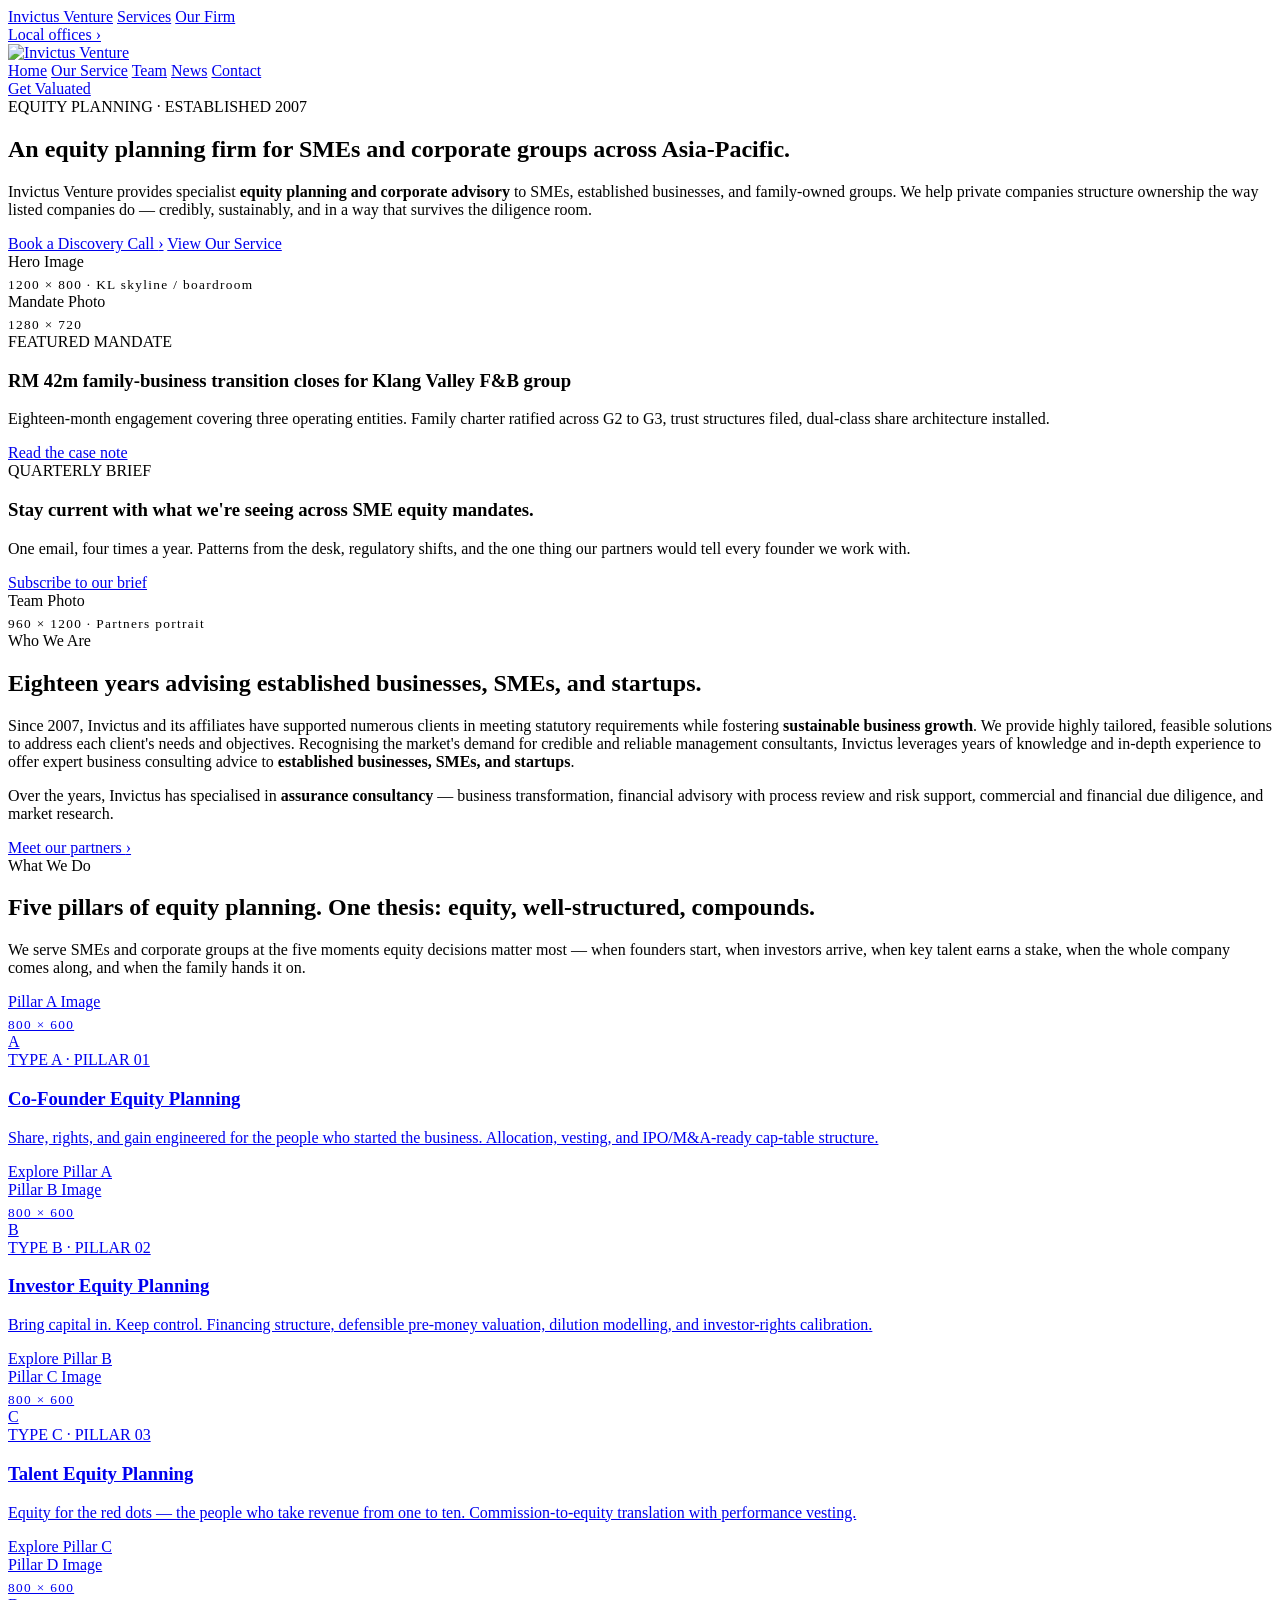
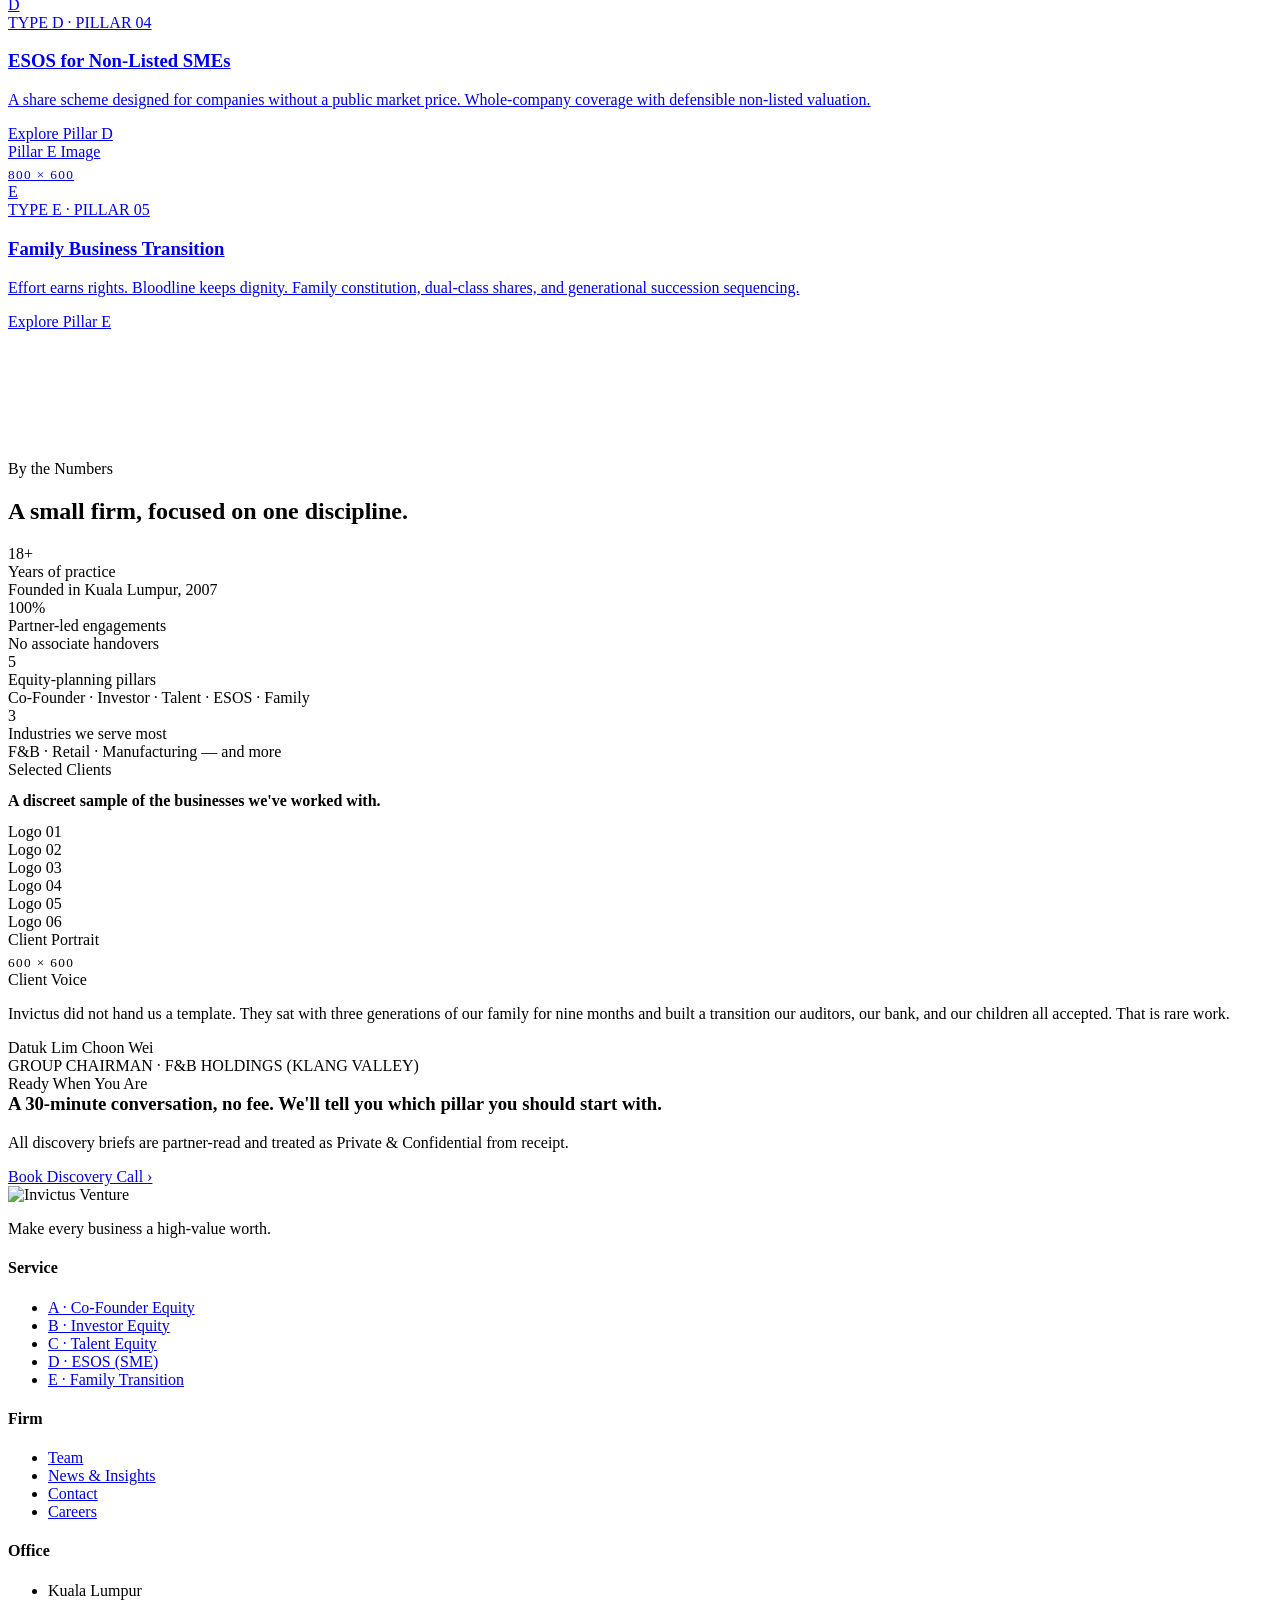
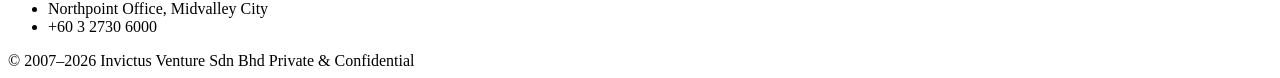
==== index.html @ 8d923b2d "Add files via upload" ====
<!DOCTYPE html>
<html lang="en">
<head>
  <meta charset="utf-8">
  <meta name="viewport" content="width=device-width,initial-scale=1">
  <title>Invictus Venture — SME &amp; Corporate Equity Advisory</title>
  <meta name="description" content="Specialist equity planning for SMEs, established businesses, and family-owned groups across Asia-Pacific. Partner-led since 2007.">
  <link rel="stylesheet" href="css/tokens.css">
  <link rel="stylesheet" href="css/site.css">
  <link rel="stylesheet" href="css/pages.css">
</head>
<body>

  <!-- ============ TOP BAR ============ -->
  <div class="topbar">
    <div class="shell topbar__inner">
      <div class="topbar__left">
        <a href="index.html" class="active">Invictus Venture</a>
        <a href="services.html">Services</a>
        <a href="team.html">Our Firm</a>
      </div>
      <div><a href="contact.html">Local offices ›</a></div>
    </div>
  </div>

  <!-- ============ HEADER ============ -->
  <header class="header">
    <div class="shell header__inner">
      <a class="header__brand" href="index.html" aria-label="Invictus Venture — Home">
        <img src="assets/invictus-logo.png" alt="Invictus Venture">
      </a>
      <nav class="header__nav" aria-label="Primary">
        <a href="index.html" class="active">Home</a>
        <a href="services.html">Our Service</a>
        <a href="team.html">Team</a>
        <a href="news.html">News</a>
        <a href="contact.html">Contact</a>
      </nav>
      <a href="contact.html" class="btn btn--ghost sm header__cta">Get Valuated</a>
    </div>
  </header>

  <!-- ============ HERO — BlackRock style with image on right ============ -->
  <section class="hero">
    <div class="shell hero__inner">
      <div class="hero__content">
        <div class="hero__eyebrow">EQUITY PLANNING · ESTABLISHED 2007</div>
        <h1 class="hero__title">An equity planning firm for SMEs and corporate groups across Asia-Pacific.</h1>
        <p class="hero__lede">
          Invictus Venture provides specialist <strong>equity planning and corporate advisory</strong> to SMEs, established businesses, and family-owned groups. We help private companies structure ownership the way listed companies do — credibly, sustainably, and in a way that survives the diligence room.
        </p>
        <div class="hero__ctas">
          <a class="btn btn--gold lg" href="contact.html">Book a Discovery Call <span class="arrow">›</span></a>
          <a class="btn btn--ghost-inverse lg" href="services.html">View Our Service</a>
        </div>
      </div>
      <div class="hero__image">
        <div class="img-slot dark">
          <span class="img-slot__label">Hero Image<br><small style="font-weight:500;letter-spacing:0.1em;display:block;margin-top:6px;">1200 × 800 · KL skyline / boardroom</small></span>
        </div>
      </div>
    </div>
  </section>

  <!-- ============ TWO FEATURE CARDS — BlackRock style ============ -->
  <section class="section">
    <div class="shell">
      <div class="feature-cards">
        <article class="feature-card">
          <div class="feature-card__image">
            <div class="img-slot">
              <span class="img-slot__label">Mandate Photo<br><small style="font-weight:500;letter-spacing:0.1em;display:block;margin-top:6px;">1280 × 720</small></span>
            </div>
          </div>
          <div class="feature-card__body">
            <div class="feature-card__eyebrow">FEATURED MANDATE</div>
            <h3 class="feature-card__title">RM 42m family-business transition closes for Klang Valley F&amp;B group</h3>
            <p>Eighteen-month engagement covering three operating entities. Family charter ratified across G2 to G3, trust structures filed, dual-class share architecture installed.</p>
            <a href="news.html" class="feature-card__link">Read the case note</a>
          </div>
        </article>

        <article class="feature-card feature-card--dark">
          <div class="feature-card__body" style="padding: var(--space-7) var(--space-6);">
            <div class="feature-card__eyebrow" style="color: var(--invv-gold-400);">QUARTERLY BRIEF</div>
            <h3 class="feature-card__title">Stay current with what we're seeing across SME equity mandates.</h3>
            <p>One email, four times a year. Patterns from the desk, regulatory shifts, and the one thing our partners would tell every founder we work with.</p>
            <a href="news.html" class="feature-card__link">Subscribe to our brief</a>
          </div>
        </article>
      </div>
    </div>
  </section>

  <!-- ============ WHO WE ARE ============ -->
  <section class="section section--grey">
    <div class="shell">
      <div class="who">
        <div class="who__image">
          <div class="img-slot">
            <span class="img-slot__label">Team Photo<br><small style="font-weight:500;letter-spacing:0.1em;display:block;margin-top:6px;">960 × 1200 · Partners portrait</small></span>
          </div>
        </div>
        <div class="who__body">
          <div class="eyebrow">Who We Are</div>
          <h2 class="section-title">Eighteen years advising established businesses, SMEs, and startups.</h2>
          <div class="who__copy">
            <p>
              Since 2007, Invictus and its affiliates have supported numerous clients in meeting statutory requirements while fostering <strong>sustainable business growth</strong>. We provide highly tailored, feasible solutions to address each client's needs and objectives. Recognising the market's demand for credible and reliable management consultants, Invictus leverages years of knowledge and in-depth experience to offer expert business consulting advice to <strong>established businesses, SMEs, and startups</strong>.
            </p>
            <p>
              Over the years, Invictus has specialised in <strong>assurance consultancy</strong> — business transformation, financial advisory with process review and risk support, commercial and financial due diligence, and market research.
            </p>
            <a class="btn btn--primary" href="team.html" style="align-self: flex-start; margin-top: var(--space-3);">Meet our partners <span class="arrow">›</span></a>
          </div>
        </div>
      </div>
    </div>
  </section>

  <!-- ============ FIVE PILLARS — card grid ============ -->
  <section class="section">
    <div class="shell">
      <div class="section-header">
        <div class="eyebrow">What We Do</div>
        <h2 class="section-title">Five pillars of equity planning. One thesis: equity, well-structured, compounds.</h2>
        <p class="section-lede">
          We serve SMEs and corporate groups at the five moments equity decisions matter most — when founders start, when investors arrive, when key talent earns a stake, when the whole company comes along, and when the family hands it on.
        </p>
      </div>

      <div class="pillar-grid">
        <a class="pillar-card" href="services.html#type-a">
          <div class="pillar-card__image">
            <div class="img-slot">
              <span class="img-slot__label">Pillar A Image<br><small style="font-weight:500;letter-spacing:0.1em;display:block;margin-top:6px;">800 × 600</small></span>
            </div>
          </div>
          <div class="pillar-card__body">
            <div class="pillar-card__letter">A</div>
            <div class="pillar-card__type">TYPE A · PILLAR 01</div>
            <h3 class="pillar-card__title">Co-Founder Equity Planning</h3>
            <p class="pillar-card__desc">Share, rights, and gain engineered for the people who started the business. Allocation, vesting, and IPO/M&amp;A-ready cap-table structure.</p>
            <span class="pillar-card__link">Explore Pillar A</span>
          </div>
        </a>

        <a class="pillar-card" href="services.html#type-b">
          <div class="pillar-card__image">
            <div class="img-slot">
              <span class="img-slot__label">Pillar B Image<br><small style="font-weight:500;letter-spacing:0.1em;display:block;margin-top:6px;">800 × 600</small></span>
            </div>
          </div>
          <div class="pillar-card__body">
            <div class="pillar-card__letter">B</div>
            <div class="pillar-card__type">TYPE B · PILLAR 02</div>
            <h3 class="pillar-card__title">Investor Equity Planning</h3>
            <p class="pillar-card__desc">Bring capital in. Keep control. Financing structure, defensible pre-money valuation, dilution modelling, and investor-rights calibration.</p>
            <span class="pillar-card__link">Explore Pillar B</span>
          </div>
        </a>

        <a class="pillar-card" href="services.html#type-c">
          <div class="pillar-card__image">
            <div class="img-slot">
              <span class="img-slot__label">Pillar C Image<br><small style="font-weight:500;letter-spacing:0.1em;display:block;margin-top:6px;">800 × 600</small></span>
            </div>
          </div>
          <div class="pillar-card__body">
            <div class="pillar-card__letter">C</div>
            <div class="pillar-card__type">TYPE C · PILLAR 03</div>
            <h3 class="pillar-card__title">Talent Equity Planning</h3>
            <p class="pillar-card__desc">Equity for the red dots — the people who take revenue from one to ten. Commission-to-equity translation with performance vesting.</p>
            <span class="pillar-card__link">Explore Pillar C</span>
          </div>
        </a>

        <a class="pillar-card" href="services.html#type-d">
          <div class="pillar-card__image">
            <div class="img-slot">
              <span class="img-slot__label">Pillar D Image<br><small style="font-weight:500;letter-spacing:0.1em;display:block;margin-top:6px;">800 × 600</small></span>
            </div>
          </div>
          <div class="pillar-card__body">
            <div class="pillar-card__letter">D</div>
            <div class="pillar-card__type">TYPE D · PILLAR 04</div>
            <h3 class="pillar-card__title">ESOS for Non-Listed SMEs</h3>
            <p class="pillar-card__desc">A share scheme designed for companies without a public market price. Whole-company coverage with defensible non-listed valuation.</p>
            <span class="pillar-card__link">Explore Pillar D</span>
          </div>
        </a>

        <a class="pillar-card" href="services.html#type-e">
          <div class="pillar-card__image">
            <div class="img-slot">
              <span class="img-slot__label">Pillar E Image<br><small style="font-weight:500;letter-spacing:0.1em;display:block;margin-top:6px;">800 × 600</small></span>
            </div>
          </div>
          <div class="pillar-card__body">
            <div class="pillar-card__letter">E</div>
            <div class="pillar-card__type">TYPE E · PILLAR 05</div>
            <h3 class="pillar-card__title">Family Business Transition</h3>
            <p class="pillar-card__desc">Effort earns rights. Bloodline keeps dignity. Family constitution, dual-class shares, and generational succession sequencing.</p>
            <span class="pillar-card__link">Explore Pillar E</span>
          </div>
        </a>

        <a class="pillar-card" href="contact.html" style="background: var(--invv-navy-900); color: white; border: none;">
          <div class="pillar-card__body" style="justify-content: center; padding: var(--space-7);">
            <div class="pillar-card__type" style="color: var(--invv-gold-400);">NOT SURE WHERE TO START?</div>
            <h3 class="pillar-card__title" style="color: white;">A 30-minute discovery call, no fee.</h3>
            <p class="pillar-card__desc" style="color: rgba(255,255,255,0.78);">We'll review your cap table, transition exposure, or ESOS draft and tell you what we'd do next.</p>
            <span class="pillar-card__link" style="color: white;">Book a discovery call</span>
          </div>
        </a>
      </div>
    </div>
  </section>

  <!-- ============ CREDENTIALS / STATS ============ -->
  <section class="section section--grey">
    <div class="shell">
      <div class="section-header">
        <div class="eyebrow">By the Numbers</div>
        <h2 class="section-title">A small firm, focused on one discipline.</h2>
      </div>
      <div class="stats">
        <div class="stat">
          <div class="stat__value">18+</div>
          <div class="stat__label">Years of practice</div>
          <div class="stat__sub">Founded in Kuala Lumpur, 2007</div>
        </div>
        <div class="stat">
          <div class="stat__value">100%</div>
          <div class="stat__label">Partner-led engagements</div>
          <div class="stat__sub">No associate handovers</div>
        </div>
        <div class="stat">
          <div class="stat__value">5</div>
          <div class="stat__label">Equity-planning pillars</div>
          <div class="stat__sub">Co-Founder · Investor · Talent · ESOS · Family</div>
        </div>
        <div class="stat">
          <div class="stat__value">3</div>
          <div class="stat__label">Industries we serve most</div>
          <div class="stat__sub">F&amp;B · Retail · Manufacturing — and more</div>
        </div>
      </div>
    </div>
  </section>

  <!-- ============ CLIENT LOGOS ============ -->
  <section class="section section--tight">
    <div class="shell">
      <div class="section-header" style="margin-bottom: var(--space-6);">
        <div class="eyebrow">Selected Clients</div>
        <h2 class="section-title" style="font-size: var(--fs-2xl);">A discreet sample of the businesses we've worked with.</h2>
      </div>
      <div class="logos">
        <div class="logo-slot">Logo 01</div>
        <div class="logo-slot">Logo 02</div>
        <div class="logo-slot">Logo 03</div>
        <div class="logo-slot">Logo 04</div>
        <div class="logo-slot">Logo 05</div>
        <div class="logo-slot">Logo 06</div>
      </div>
    </div>
  </section>

  <!-- ============ TESTIMONIAL ============ -->
  <section class="section section--grey">
    <div class="shell">
      <div class="testimonial">
        <div class="testimonial__image">
          <div class="img-slot">
            <span class="img-slot__label">Client Portrait<br><small style="font-weight:500;letter-spacing:0.1em;display:block;margin-top:6px;">600 × 600</small></span>
          </div>
        </div>
        <div class="testimonial__body">
          <div class="eyebrow">Client Voice</div>
          <p class="testimonial__quote">
            Invictus did not hand us a template. They sat with three generations of our family for nine months and built a transition our auditors, our bank, and our children all accepted. That is rare work.
          </p>
          <div class="testimonial__attr">
            <div class="testimonial__attr-name">Datuk Lim Choon Wei</div>
            <div class="testimonial__attr-role">GROUP CHAIRMAN · F&amp;B HOLDINGS (KLANG VALLEY)</div>
          </div>
        </div>
      </div>
    </div>
  </section>

  <!-- ============ CTA BAND ============ -->
  <section class="section section--dark">
    <div class="shell">
      <div class="cta-band">
        <div>
          <div class="eyebrow on-dark">Ready When You Are</div>
          <h3 class="cta-band__text" style="margin-top: var(--space-4);">A 30-minute conversation, no fee. We'll tell you which pillar you should start with.</h3>
          <p class="cta-band__sub">All discovery briefs are partner-read and treated as Private &amp; Confidential from receipt.</p>
        </div>
        <div class="cta-band__actions">
          <a href="contact.html" class="btn btn--gold lg">Book Discovery Call <span class="arrow">›</span></a>
        </div>
      </div>
    </div>
  </section>

  <!-- ============ FOOTER ============ -->
  <footer class="footer">
    <div class="shell">
      <div class="footer__inner">
        <div>
          <div class="footer__brand">
            <img src="assets/invictus-logo.png" alt="Invictus Venture">
          </div>
          <p class="footer__tag">Make every business a high-value worth.</p>
        </div>
        <div class="footer__col">
          <h4>Service</h4>
          <ul>
            <li><a href="services.html#type-a">A · Co-Founder Equity</a></li>
            <li><a href="services.html#type-b">B · Investor Equity</a></li>
            <li><a href="services.html#type-c">C · Talent Equity</a></li>
            <li><a href="services.html#type-d">D · ESOS (SME)</a></li>
            <li><a href="services.html#type-e">E · Family Transition</a></li>
          </ul>
        </div>
        <div class="footer__col">
          <h4>Firm</h4>
          <ul>
            <li><a href="team.html">Team</a></li>
            <li><a href="news.html">News &amp; Insights</a></li>
            <li><a href="contact.html">Contact</a></li>
            <li><a href="contact.html">Careers</a></li>
          </ul>
        </div>
        <div class="footer__col"><h4>Office</h4><ul>
          <li>Kuala Lumpur</li>
          <li>Northpoint Office, Midvalley City</li>
          <li>+60 3 2730 6000</li>
        </ul></div>
      </div>
      <div class="footer__bottom">
        <span>© 2007–2026 Invictus Venture Sdn Bhd</span>
        <span>Private &amp; Confidential</span>
      </div>
    </div>
  </footer>

</body>
</html>
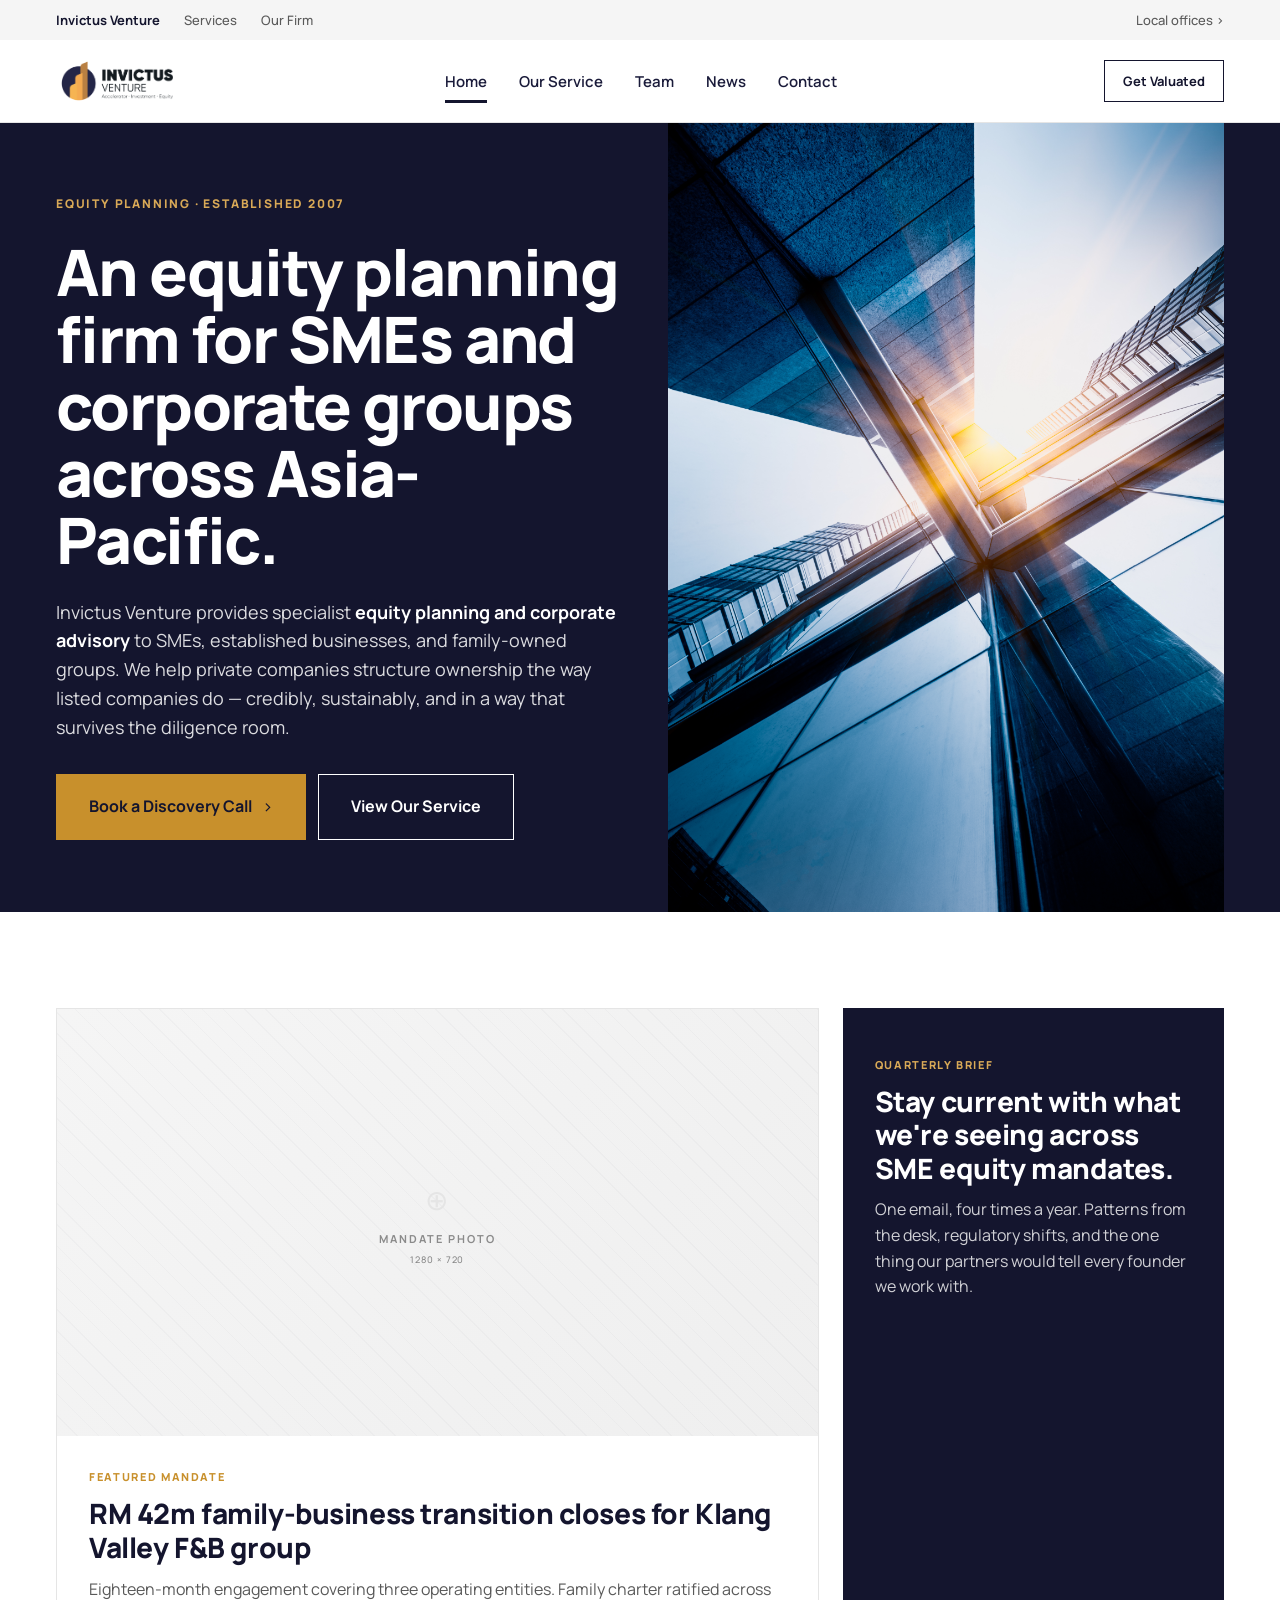
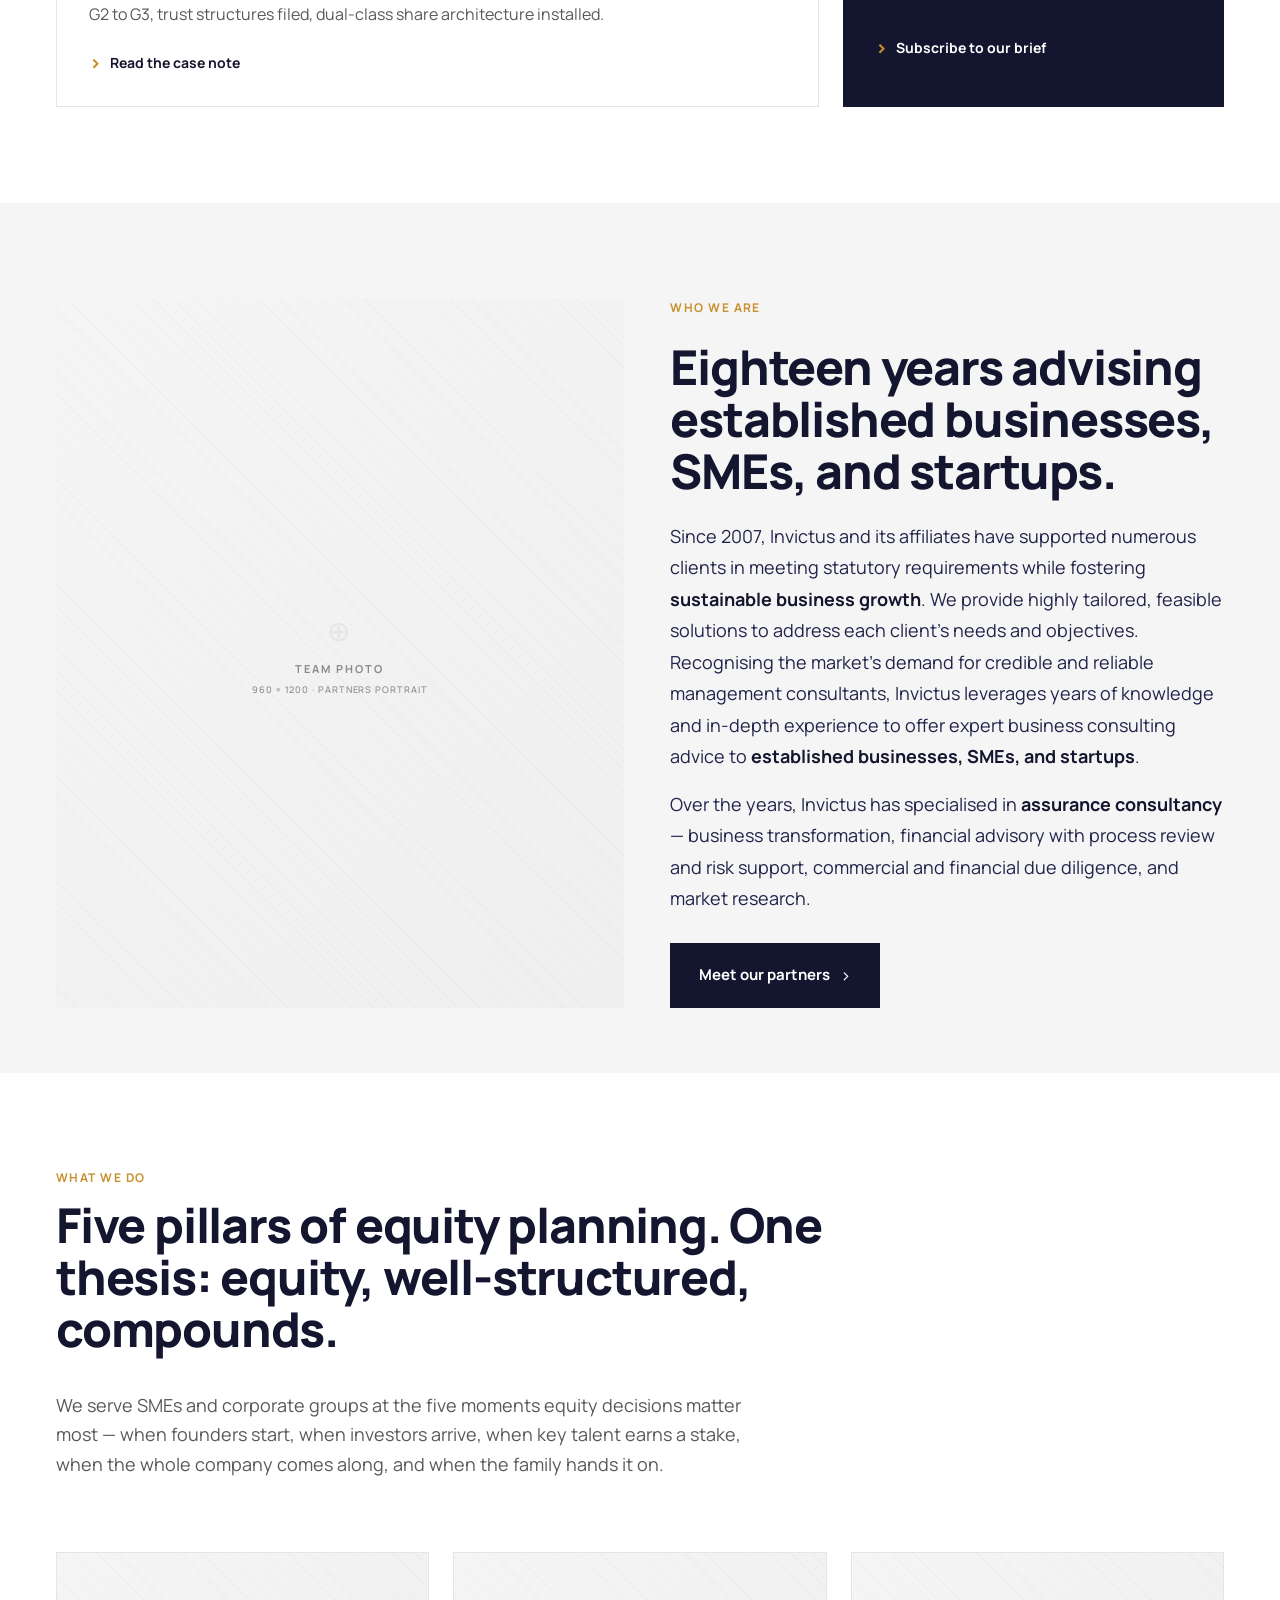
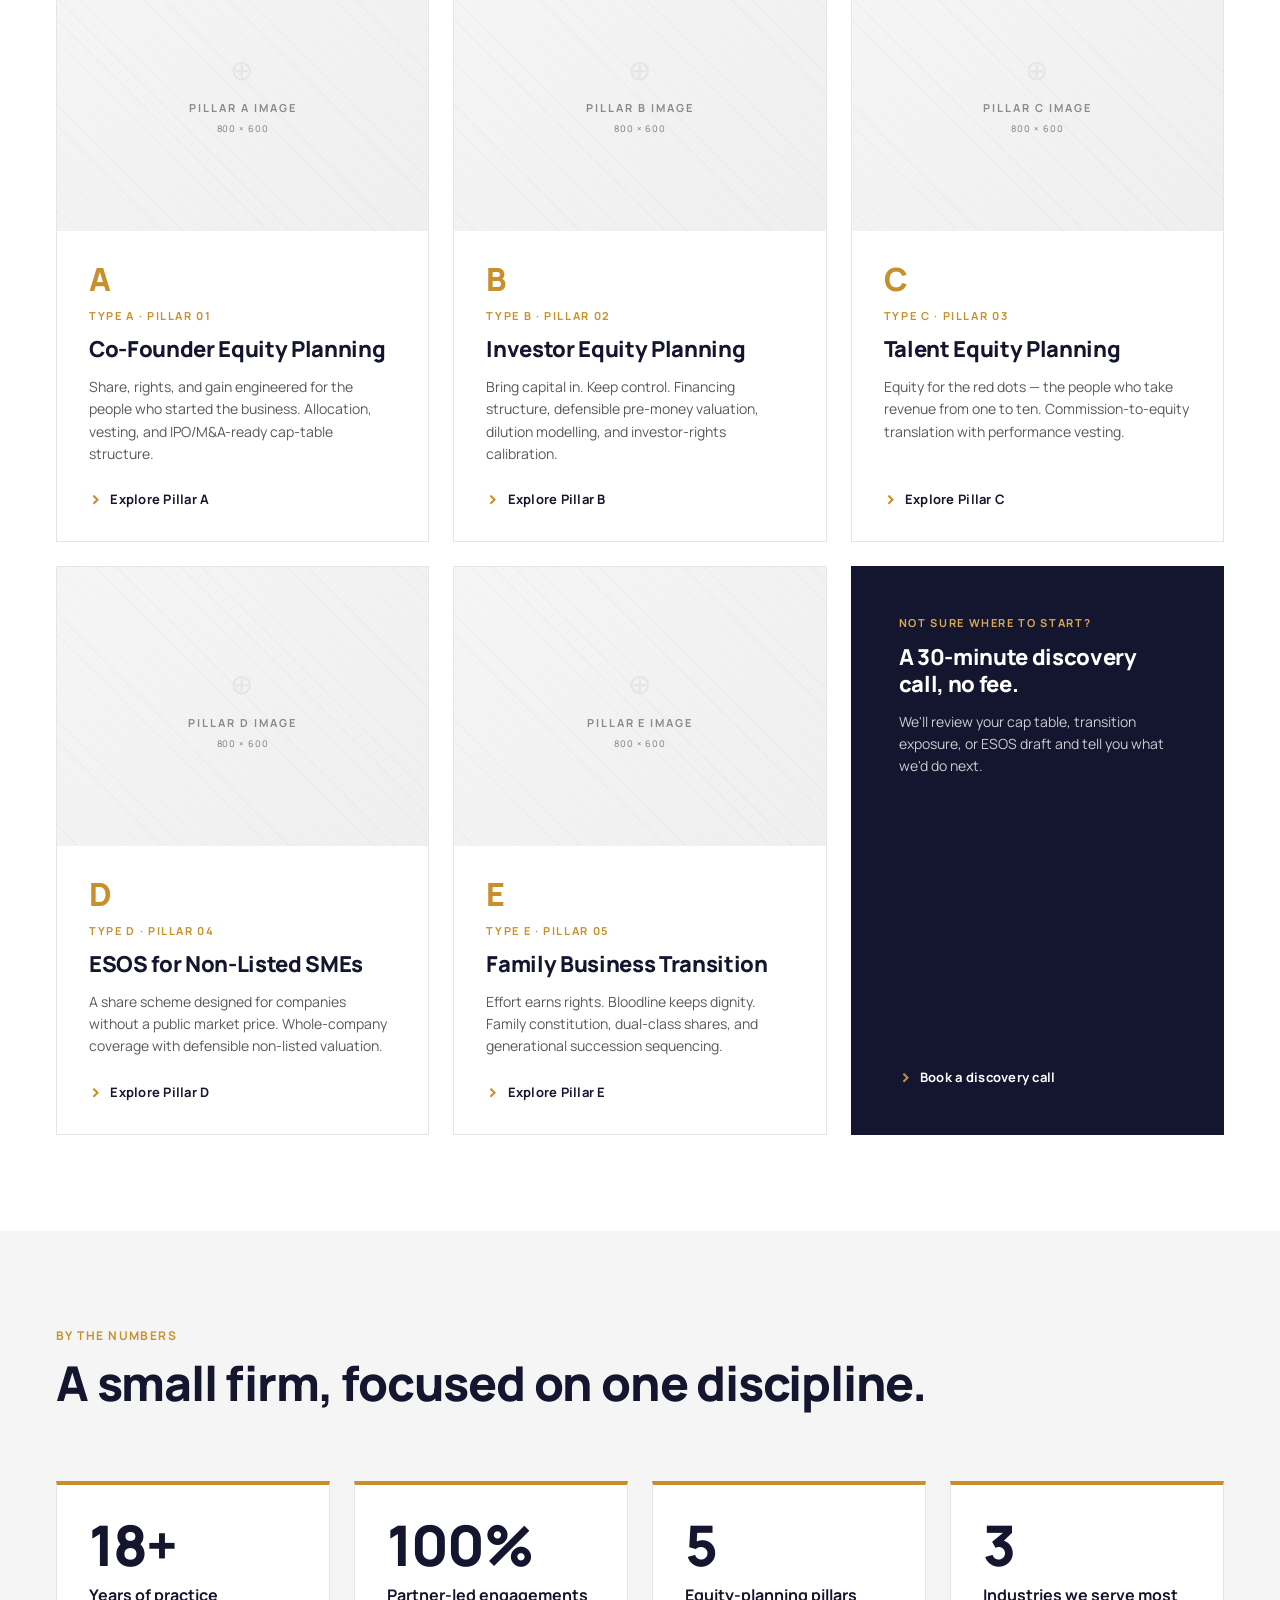
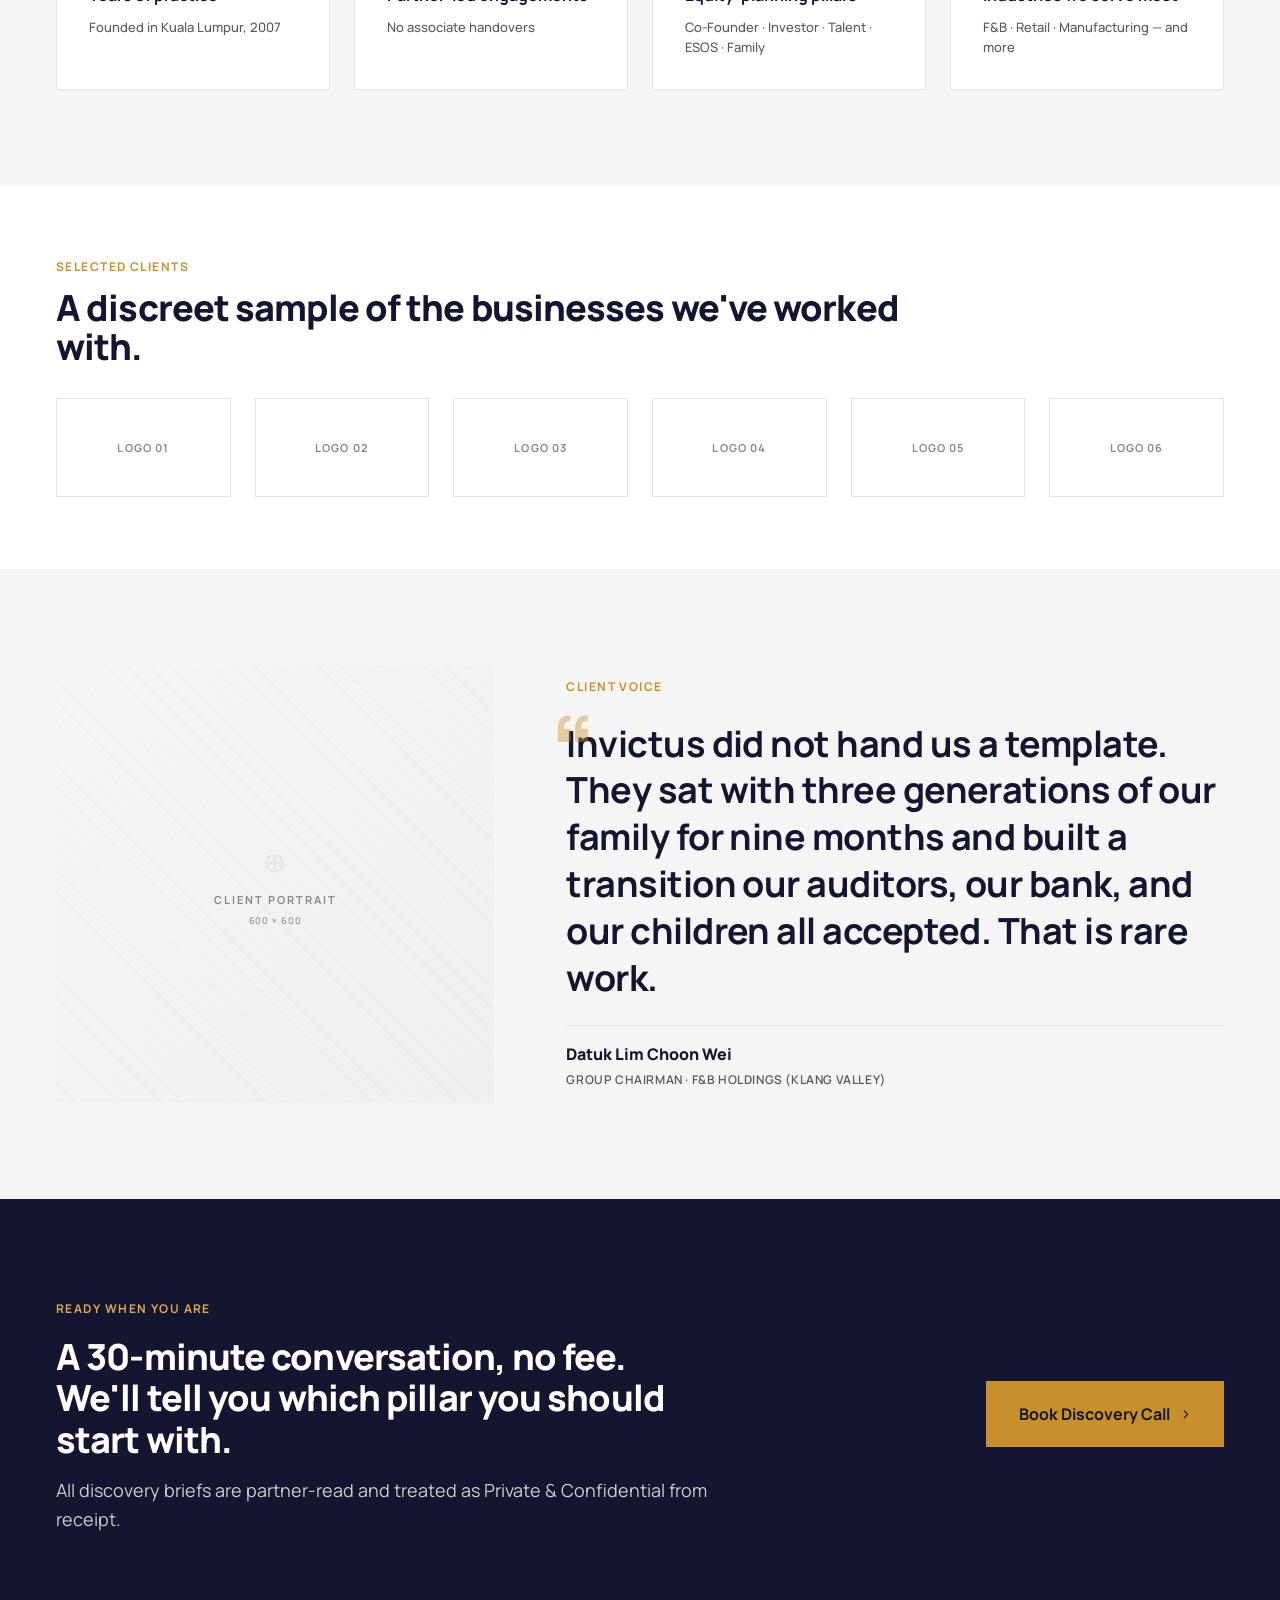
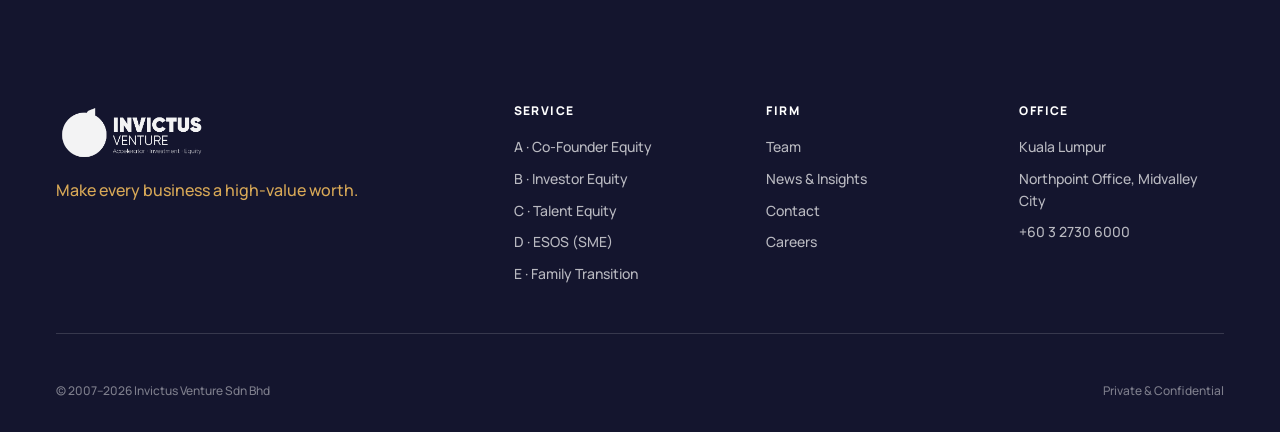
==== commit 24139a10: "Update index.html" ====
--- a/index.html
+++ b/index.html
@@ -56,7 +56,7 @@
       </div>
       <div class="hero__image">
         <div class="img-slot dark">
-          <span class="img-slot__label">Hero Image<br><small style="font-weight:500;letter-spacing:0.1em;display:block;margin-top:6px;">1200 × 800 · KL skyline / boardroom</small></span>
+          <img src="assets/skyscrapers-from-low-angle-view.jpg" alt="Index Hero Image">
         </div>
       </div>
     </div>
--- a/css/tokens.css
+++ b/css/tokens.css
@@ -0,0 +1,107 @@
+/* ============================================================
+   INVICTUS VENTURE — DESIGN TOKENS
+   BlackRock-inspired: heavy sans-serif, institutional, solid
+   ============================================================ */
+
+@import url("https://fonts.googleapis.com/css2?family=Manrope:wght@300;400;500;600;700;800&display=swap");
+
+:root {
+  /* ---------- COLOR — kept from brand ---------- */
+  /* Navy family — Authority */
+  --invv-navy-900: #14152E;
+  --invv-navy-800: #1A1B3A;
+  --invv-navy-700: #21234A;
+  --invv-navy-600: #2D2F5C;
+  --invv-navy-500: #3D406E;
+
+  /* Gold family — Signature accent (slightly muted for institutional) */
+  --invv-gold-700: #9A6308;
+  --invv-gold-600: #B87D10;
+  --invv-gold-500: #C8902C;
+  --invv-gold-400: #D9A957;
+  --invv-gold-100: #F4E6CB;
+
+  /* Accent red — for eyebrow labels (BlackRock-style) */
+  --invv-accent: #C8902C; /* using gold instead of red, since gold is the brand */
+
+  /* Neutrals — clean, BlackRock-clean */
+  --invv-paper: #FFFFFF;        /* main background — white, not warm */
+  --invv-paper-2: #F5F5F5;      /* light grey, like BlackRock top bar */
+  --invv-ivory: #FAFAFA;        /* lightest grey */
+  --invv-line:  #E5E5E5;        /* divider lines */
+  --invv-line-soft: #EFEFEF;
+  --invv-mute:  #595959;        /* secondary text */
+  --invv-mute-2: #8A8A8A;       /* tertiary text */
+  --invv-ink:   #14152E;        /* primary text — navy near-black */
+
+  --invv-success: #2E7D5B;
+  --invv-danger:  #B0383D;
+
+  /* ---------- TYPOGRAPHY — single family ---------- */
+  /* Manrope — a heavy, humanist sans that mirrors BlackRock's Brown-style face */
+  --font-base: 'Manrope', -apple-system, 'Segoe UI', Helvetica, Arial, sans-serif;
+  --font-display: 'Manrope', -apple-system, 'Segoe UI', Helvetica, Arial, sans-serif;
+  --font-body:    'Manrope', -apple-system, 'Segoe UI', Helvetica, Arial, sans-serif;
+  --font-mono:    'Manrope', -apple-system, 'Segoe UI', Helvetica, Arial, sans-serif;
+
+  /* ---------- TYPE SCALE ---------- */
+  --fs-xs:   12px;
+  --fs-sm:   14px;
+  --fs-base: 16px;
+  --fs-md:   18px;
+  --fs-lg:   22px;
+  --fs-xl:   28px;
+  --fs-2xl:  36px;
+  --fs-3xl:  48px;
+  --fs-4xl:  64px;
+  --fs-hero: 72px;
+
+  --lh-tight: 1.08;
+  --lh-snug:  1.2;
+  --lh-base:  1.55;
+  --lh-loose: 1.75;
+
+  --tracking-tight: -0.025em;
+  --tracking-snug:  -0.015em;
+  --tracking-normal: 0;
+  --tracking-wide:  0.04em;
+  --tracking-wider: 0.08em;
+  --tracking-eyebrow: 0.12em;
+
+  /* ---------- SPACING ---------- */
+  --space-1: 4px;
+  --space-2: 8px;
+  --space-3: 12px;
+  --space-4: 16px;
+  --space-5: 24px;
+  --space-6: 32px;
+  --space-7: 48px;
+  --space-8: 72px;
+  --space-9: 96px;
+  --space-10: 128px;
+
+  /* ---------- RADII — none, like BlackRock ---------- */
+  --radius-sm: 0;
+  --radius-md: 0;
+  --radius-lg: 0;
+
+  /* ---------- ELEVATION ---------- */
+  --shadow-card:  0 1px 2px rgba(20, 21, 46, 0.04), 0 4px 16px rgba(20, 21, 46, 0.05);
+  --shadow-hover: 0 2px 6px rgba(20, 21, 46, 0.08), 0 16px 40px rgba(20, 21, 46, 0.1);
+
+  /* ---------- MOTION ---------- */
+  --ease-out:    cubic-bezier(0.22, 1, 0.36, 1);
+  --ease-in-out: cubic-bezier(0.65, 0, 0.35, 1);
+  --dur-fast: 180ms;
+  --dur-base: 320ms;
+  --dur-slow: 520ms;
+
+  /* ---------- LAYOUT ---------- */
+  --container-max: 1440px;
+  --container-narrow: 1080px;
+  --container-pad: 56px;
+}
+
+@media (max-width: 900px) {
+  :root { --container-pad: 24px; }
+}
--- a/css/site.css
+++ b/css/site.css
@@ -0,0 +1,676 @@
+@charset "UTF-8";
+/* ============================================================
+   INVICTUS VENTURE — SITE STYLES
+   BlackRock-style: solid sans, institutional grid, image-forward
+   ============================================================ */
+
+* { box-sizing: border-box; margin: 0; padding: 0; }
+html { scroll-behavior: smooth; }
+body {
+  font-family: var(--font-base);
+  font-size: var(--fs-base);
+  line-height: var(--lh-base);
+  color: var(--invv-ink);
+  background: var(--invv-paper);
+  -webkit-font-smoothing: antialiased;
+  -moz-osx-font-smoothing: grayscale;
+  font-weight: 400;
+}
+a { color: inherit; text-decoration: none; }
+button { font-family: inherit; cursor: pointer; }
+img { display: block; max-width: 100%; }
+
+/* ---------- Layout primitives ---------- */
+.shell {
+  max-width: var(--container-max);
+  margin: 0 auto;
+  padding: 0 var(--container-pad);
+}
+.shell--narrow {
+  max-width: var(--container-narrow);
+  margin: 0 auto;
+  padding: 0 var(--container-pad);
+}
+.section {
+  padding: var(--space-9) 0;
+}
+.section--tight { padding: var(--space-8) 0; }
+.section--grey { background: var(--invv-paper-2); }
+.section--dark {
+  background: var(--invv-navy-900);
+  color: white;
+}
+
+/* ---------- Typography utility ---------- */
+.eyebrow {
+  font-family: var(--font-base);
+  font-size: var(--fs-xs);
+  font-weight: 700;
+  letter-spacing: var(--tracking-eyebrow);
+  text-transform: uppercase;
+  color: var(--invv-accent);
+  display: inline-block;
+}
+.eyebrow.on-dark { color: var(--invv-gold-400); }
+
+.section-title {
+  font-family: var(--font-display);
+  font-weight: 800;
+  font-size: var(--fs-3xl);
+  line-height: var(--lh-tight);
+  letter-spacing: var(--tracking-tight);
+  color: var(--invv-navy-900);
+}
+.section--dark .section-title { color: white; }
+
+.section-lede {
+  font-family: var(--font-body);
+  font-size: var(--fs-md);
+  color: var(--invv-mute);
+  line-height: 1.65;
+  max-width: 720px;
+  margin-top: var(--space-5);
+  font-weight: 400;
+}
+.section--dark .section-lede { color: rgba(255,255,255,0.78); }
+
+.section-header {
+  display: flex;
+  flex-direction: column;
+  gap: var(--space-3);
+  margin-bottom: var(--space-8);
+  max-width: 920px;
+}
+
+/* ---------- Buttons — BlackRock style ---------- */
+.btn {
+  display: inline-flex;
+  align-items: center;
+  gap: 10px;
+  padding: 16px 28px;
+  font-family: var(--font-base);
+  font-weight: 700;
+  font-size: 15px;
+  letter-spacing: 0;
+  text-transform: none;
+  border: 1.5px solid transparent;
+  transition: all var(--dur-base) var(--ease-out);
+  cursor: pointer;
+  color: var(--invv-navy-900);
+  background: white;
+}
+.btn.lg { padding: 18px 32px; font-size: 16px; }
+.btn.sm { padding: 10px 18px; font-size: 13px; }
+.btn--primary {
+  background: var(--invv-navy-900);
+  color: white;
+  border-color: var(--invv-navy-900);
+}
+.btn--primary:hover {
+  background: var(--invv-navy-700);
+  border-color: var(--invv-navy-700);
+}
+.btn--gold {
+  background: var(--invv-gold-500);
+  color: var(--invv-navy-900);
+  border-color: var(--invv-gold-500);
+}
+.btn--gold:hover {
+  background: var(--invv-gold-600);
+  border-color: var(--invv-gold-600);
+}
+.btn--ghost {
+  background: transparent;
+  color: var(--invv-navy-900);
+  border-color: var(--invv-navy-900);
+}
+.btn--ghost:hover { background: var(--invv-navy-900); color: white; }
+.btn--ghost-inverse {
+  background: transparent;
+  color: white;
+  border-color: white;
+}
+.btn--ghost-inverse:hover {
+  background: white;
+  color: var(--invv-navy-900);
+}
+/* BlackRock-style "read more" link button — white bg, gold arrow icon */
+.btn--link {
+  background: white;
+  color: var(--invv-navy-900);
+  border: none;
+  padding: 14px 22px 14px 14px;
+  font-weight: 700;
+  position: relative;
+}
+.btn--link::before {
+  content: "›";
+  font-weight: 400;
+  font-size: 22px;
+  color: var(--invv-accent);
+  line-height: 1;
+  margin-right: 8px;
+  display: inline-block;
+  transform: translateY(-1px);
+}
+.btn--link:hover { color: var(--invv-accent); }
+.btn .arrow {
+  display: inline-block;
+  transition: transform var(--dur-base) var(--ease-out);
+  font-weight: 400;
+  font-size: 18px;
+}
+.btn:hover .arrow { transform: translateX(4px); }
+
+/* ---------- Image placeholder slots ---------- */
+.img-slot {
+  position: relative;
+  background: linear-gradient(135deg, var(--invv-paper-2) 0%, var(--invv-line-soft) 100%);
+  overflow: hidden;
+  display: flex;
+  align-items: center;
+  justify-content: center;
+  color: var(--invv-mute-2);
+}
+.img-slot::before {
+  content: "";
+  position: absolute;
+  inset: 0;
+  background-image:
+    repeating-linear-gradient(45deg, transparent 0, transparent 14px, rgba(20, 21, 46, 0.025) 14px, rgba(20, 21, 46, 0.025) 15px);
+  pointer-events: none;
+}
+.img-slot__label {
+  font-family: var(--font-base);
+  font-size: 11px;
+  font-weight: 700;
+  letter-spacing: 0.18em;
+  text-transform: uppercase;
+  color: var(--invv-mute-2);
+  text-align: center;
+  padding: var(--space-4);
+  z-index: 1;
+  position: relative;
+}
+.img-slot__label::before {
+  content: "⊕";
+  display: block;
+  font-size: 28px;
+  margin-bottom: 8px;
+  color: var(--invv-line);
+  font-weight: 300;
+}
+.img-slot.dark {
+  background: linear-gradient(135deg, var(--invv-navy-800) 0%, var(--invv-navy-700) 100%);
+}
+.img-slot.dark::before {
+  background-image: repeating-linear-gradient(45deg, transparent 0, transparent 14px, rgba(255,255,255,0.03) 14px, rgba(255,255,255,0.03) 15px);
+}
+.img-slot.dark .img-slot__label { color: rgba(255,255,255,0.35); }
+.img-slot.dark .img-slot__label::before { color: rgba(255,255,255,0.2); }
+.img-slot img {
+  position: absolute; inset: 0;
+  width: 100%; height: 100%;
+  object-fit: cover;
+  z-index: 2;
+}
+
+/* ---------- Top bar — BlackRock thin grey bar ---------- */
+.topbar {
+  background: var(--invv-paper-2);
+  padding: 10px 0;
+  font-size: 13px;
+  color: var(--invv-mute);
+  font-weight: 500;
+}
+.topbar__inner {
+  display: flex;
+  justify-content: space-between;
+  align-items: center;
+  gap: var(--space-5);
+}
+.topbar__left { display: flex; gap: var(--space-5); }
+.topbar a {
+  color: var(--invv-mute);
+  transition: color var(--dur-fast) var(--ease-out);
+}
+.topbar a:hover { color: var(--invv-navy-900); }
+.topbar a.active { color: var(--invv-navy-900); font-weight: 700; }
+
+/* ---------- Header — BlackRock white bar ---------- */
+.header {
+  background: white;
+  border-bottom: 1px solid var(--invv-line);
+  position: sticky;
+  top: 0;
+  z-index: 50;
+}
+.header__inner {
+  height: 82px;
+  display: flex;
+  align-items: center;
+  justify-content: space-between;
+  gap: var(--space-6);
+}
+.header__brand {
+  display: flex;
+  align-items: center;
+  gap: 10px;
+}
+.header__brand img {
+  height: 48px;
+  width: auto;
+  display: block;
+}
+.header__nav {
+  display: flex;
+  gap: var(--space-6);
+  flex: 1;
+  justify-content: center;
+}
+.header__nav a {
+  font-family: var(--font-base);
+  font-size: 15px;
+  font-weight: 600;
+  color: var(--invv-navy-800);
+  padding: 8px 0;
+  position: relative;
+  transition: color var(--dur-fast) var(--ease-out);
+}
+.header__nav a:hover { color: var(--invv-navy-900); }
+.header__nav a.active::after {
+  content: "";
+  position: absolute;
+  bottom: -2px; left: 0; right: 0;
+  height: 3px;
+  background: var(--invv-navy-900);
+}
+
+/* ---------- HERO — BlackRock style with image on right ---------- */
+.hero {
+  background: var(--invv-navy-900);
+  color: white;
+  position: relative;
+  overflow: hidden;
+}
+.hero__inner {
+  display: grid;
+  grid-template-columns: 1.1fr 1fr;
+  min-height: 600px;
+  align-items: stretch;
+}
+.hero__content {
+  padding: var(--space-8) var(--space-7) var(--space-8) 0;
+  display: flex;
+  flex-direction: column;
+  justify-content: center;
+  max-width: 720px;
+}
+.hero__eyebrow {
+  font-size: var(--fs-xs);
+  font-weight: 800;
+  letter-spacing: 0.15em;
+  text-transform: uppercase;
+  color: var(--invv-gold-400);
+  margin-bottom: var(--space-5);
+}
+.hero__title {
+  font-family: var(--font-display);
+  font-weight: 800;
+  font-size: clamp(36px, 5vw, var(--fs-hero));
+  line-height: 1.05;
+  letter-spacing: var(--tracking-tight);
+  color: white;
+  margin-bottom: var(--space-5);
+}
+.hero__lede {
+  font-family: var(--font-body);
+  font-size: var(--fs-md);
+  color: rgba(255,255,255,0.85);
+  line-height: 1.6;
+  font-weight: 400;
+  max-width: 580px;
+  margin-bottom: var(--space-6);
+}
+.hero__lede strong { color: white; font-weight: 700; }
+.hero__ctas { display: flex; gap: var(--space-3); flex-wrap: wrap; }
+.hero__image {
+  position: relative;
+  min-height: 600px;
+}
+.hero__image .img-slot { width: 100%; height: 100%; }
+.hero__caption {
+  position: absolute;
+  bottom: var(--space-4);
+  right: var(--space-5);
+  font-size: 11px;
+  font-weight: 500;
+  color: rgba(255,255,255,0.7);
+  z-index: 3;
+  text-align: right;
+  letter-spacing: 0.04em;
+  background: rgba(20, 21, 46, 0.5);
+  padding: 4px 10px;
+}
+
+/* ---------- Page hero (sub-pages) — solid dark with image ---------- */
+.page-hero {
+  background: var(--invv-navy-900);
+  color: white;
+  position: relative;
+}
+.page-hero__inner {
+  display: grid;
+  grid-template-columns: 1.1fr 1fr;
+  min-height: 380px;
+  align-items: stretch;
+}
+.page-hero__content {
+  padding: var(--space-8) var(--space-7) var(--space-8) 0;
+  display: flex;
+  flex-direction: column;
+  justify-content: center;
+}
+.page-hero__crumb {
+  font-size: 13px;
+  font-weight: 600;
+  color: var(--invv-gold-400);
+  margin-bottom: var(--space-4);
+  letter-spacing: 0.02em;
+}
+.page-hero__crumb span { color: rgba(255,255,255,0.4); margin: 0 8px; }
+.page-hero__title {
+  font-family: var(--font-display);
+  font-weight: 800;
+  font-size: clamp(36px, 4.5vw, 60px);
+  line-height: 1.05;
+  letter-spacing: var(--tracking-tight);
+  color: white;
+  margin-bottom: var(--space-5);
+}
+.page-hero__lead {
+  font-family: var(--font-body);
+  font-size: var(--fs-md);
+  color: rgba(255,255,255,0.85);
+  line-height: 1.6;
+  max-width: 560px;
+  font-weight: 400;
+}
+.page-hero__image { min-height: 380px; position: relative; }
+.page-hero__image .img-slot { width: 100%; height: 100%; }
+
+/* ---------- Feature cards — BlackRock style ---------- */
+.feature-cards {
+  display: grid;
+  grid-template-columns: 2fr 1fr;
+  gap: var(--space-5);
+}
+.feature-card {
+  background: white;
+  padding: 0;
+  border: 1px solid var(--invv-line);
+  display: flex;
+  flex-direction: column;
+  transition: all var(--dur-base) var(--ease-out);
+}
+.feature-card:hover {
+  box-shadow: var(--shadow-hover);
+  border-color: var(--invv-navy-900);
+}
+.feature-card__image {
+  aspect-ratio: 16 / 9;
+  position: relative;
+}
+.feature-card__image .img-slot { width: 100%; height: 100%; }
+.feature-card__body {
+  padding: var(--space-6);
+  display: flex;
+  flex-direction: column;
+  gap: var(--space-3);
+  flex: 1;
+}
+.feature-card__eyebrow {
+  font-size: 11px;
+  font-weight: 800;
+  letter-spacing: 0.15em;
+  text-transform: uppercase;
+  color: var(--invv-accent);
+}
+.feature-card__title {
+  font-family: var(--font-display);
+  font-weight: 800;
+  font-size: var(--fs-xl);
+  line-height: 1.2;
+  letter-spacing: var(--tracking-snug);
+  color: var(--invv-navy-900);
+}
+.feature-card__body p {
+  font-size: var(--fs-base);
+  color: var(--invv-mute);
+  line-height: 1.6;
+}
+.feature-card__link {
+  margin-top: auto;
+  padding-top: var(--space-3);
+  font-size: 14px;
+  font-weight: 700;
+  color: var(--invv-navy-900);
+  display: inline-flex;
+  align-items: center;
+  gap: 8px;
+}
+.feature-card__link::before {
+  content: "›";
+  color: var(--invv-accent);
+  font-size: 20px;
+  line-height: 1;
+}
+
+/* Dark variant — for the "Stay current" type card */
+.feature-card--dark {
+  background: var(--invv-navy-900);
+  color: white;
+  border: none;
+}
+.feature-card--dark:hover { background: var(--invv-navy-800); }
+.feature-card--dark .feature-card__title { color: white; }
+.feature-card--dark .feature-card__body p { color: rgba(255,255,255,0.8); }
+.feature-card--dark .feature-card__link { color: white; }
+
+/* ---------- Stat cards — BlackRock style ---------- */
+.stats {
+  display: grid;
+  grid-template-columns: repeat(4, 1fr);
+  gap: var(--space-5);
+}
+.stat {
+  background: white;
+  padding: var(--space-6);
+  border-top: 4px solid var(--invv-gold-500);
+  border-left: 1px solid var(--invv-line);
+  border-right: 1px solid var(--invv-line);
+  border-bottom: 1px solid var(--invv-line);
+  display: flex;
+  flex-direction: column;
+  gap: var(--space-3);
+}
+.stat__value {
+  font-family: var(--font-display);
+  font-weight: 800;
+  font-size: 56px;
+  line-height: 1;
+  letter-spacing: var(--tracking-tight);
+  color: var(--invv-navy-900);
+}
+.stat__label {
+  font-family: var(--font-base);
+  font-weight: 700;
+  font-size: var(--fs-base);
+  color: var(--invv-navy-900);
+  line-height: 1.3;
+}
+.stat__sub {
+  font-family: var(--font-base);
+  font-size: 13px;
+  color: var(--invv-mute);
+  line-height: 1.5;
+  font-weight: 500;
+}
+
+/* ---------- Form — BlackRock style ---------- */
+.form {
+  display: flex;
+  flex-direction: column;
+  gap: var(--space-4);
+}
+.form__row {
+  display: grid;
+  grid-template-columns: 1fr 1fr;
+  gap: var(--space-4);
+}
+.form__field {
+  display: flex;
+  flex-direction: column;
+  gap: 8px;
+}
+.form__field label {
+  font-family: var(--font-base);
+  font-size: 13px;
+  font-weight: 700;
+  color: var(--invv-navy-900);
+}
+.form__field input,
+.form__field select,
+.form__field textarea {
+  width: 100%;
+  padding: 14px 16px;
+  font-family: var(--font-base);
+  font-size: 15px;
+  color: var(--invv-ink);
+  background: white;
+  border: 1.5px solid var(--invv-line);
+  transition: border-color var(--dur-fast) var(--ease-out);
+  outline: none;
+  font-weight: 500;
+}
+.form__field input::placeholder,
+.form__field textarea::placeholder { color: var(--invv-mute-2); font-weight: 400; }
+.form__field input:focus,
+.form__field select:focus,
+.form__field textarea:focus {
+  border-color: var(--invv-navy-900);
+}
+.form__field textarea { resize: vertical; min-height: 110px; }
+.form__submit { align-self: flex-start; margin-top: var(--space-3); }
+.form__success {
+  background: var(--invv-ivory);
+  border-left: 4px solid var(--invv-success);
+  padding: var(--space-5);
+}
+.form__success h4 {
+  font-family: var(--font-display);
+  font-weight: 800;
+  font-size: var(--fs-lg);
+  color: var(--invv-navy-900);
+  margin-bottom: 6px;
+}
+.form__success p { color: var(--invv-mute); font-size: var(--fs-sm); }
+.form__note {
+  font-size: 11px;
+  font-weight: 600;
+  letter-spacing: 0.1em;
+  text-transform: uppercase;
+  color: var(--invv-mute);
+  margin-top: var(--space-3);
+}
+.form__note strong { color: var(--invv-accent); font-weight: 700; }
+
+/* ---------- Footer — clean dark, BlackRock style ---------- */
+.footer {
+  background: var(--invv-navy-900);
+  color: rgba(255,255,255,0.7);
+  padding: var(--space-8) 0 var(--space-6);
+}
+.footer__inner {
+  display: grid;
+  grid-template-columns: 2fr 1fr 1fr 1fr;
+  gap: var(--space-7);
+  margin-bottom: var(--space-7);
+  padding-bottom: var(--space-7);
+  border-bottom: 1px solid rgba(255,255,255,0.15);
+}
+.footer__brand {
+  margin-bottom: var(--space-4);
+}
+.footer__brand img {
+  height: 60px;
+  width: auto;
+  display: block;
+  /* The logo has dark navy text & circle; on dark footer we invert just the navy to white
+     while preserving the gold building shapes */
+  filter: brightness(0) invert(1);
+  opacity: 0.95;
+}
+.footer__tag {
+  font-family: var(--font-base);
+  font-weight: 500;
+  font-size: var(--fs-base);
+  color: var(--invv-gold-400);
+  max-width: 320px;
+  line-height: 1.5;
+}
+.footer__col h4 {
+  font-family: var(--font-base);
+  font-size: 12px;
+  font-weight: 800;
+  letter-spacing: 0.12em;
+  text-transform: uppercase;
+  color: white;
+  margin-bottom: var(--space-4);
+}
+.footer__col ul {
+  list-style: none;
+  display: flex;
+  flex-direction: column;
+  gap: 10px;
+}
+.footer__col a, .footer__col li {
+  font-family: var(--font-base);
+  font-size: 14px;
+  color: rgba(255,255,255,0.7);
+  transition: color var(--dur-fast) var(--ease-out);
+  font-weight: 500;
+}
+.footer__col a:hover { color: white; }
+.footer__bottom {
+  display: flex;
+  justify-content: space-between;
+  align-items: center;
+  font-size: 12px;
+  font-weight: 500;
+  color: rgba(255,255,255,0.45);
+  flex-wrap: wrap;
+  gap: var(--space-3);
+}
+
+/* ---------- Responsive ---------- */
+@media (max-width: 1024px) {
+  .hero__inner { grid-template-columns: 1fr; }
+  .hero__content { padding: var(--space-7) 0; }
+  .hero__image { min-height: 400px; }
+  .page-hero__inner { grid-template-columns: 1fr; }
+  .page-hero__content { padding: var(--space-7) 0; }
+  .page-hero__image { min-height: 300px; }
+  .feature-cards { grid-template-columns: 1fr; }
+  .stats { grid-template-columns: repeat(2, 1fr); }
+  .footer__inner { grid-template-columns: 1fr 1fr; }
+}
+@media (max-width: 720px) {
+  .topbar { display: none; }
+  .header__nav { gap: var(--space-4); }
+  .header__cta { display: none; }
+  .stats { grid-template-columns: 1fr; }
+  .form__row { grid-template-columns: 1fr; }
+  .footer__inner { grid-template-columns: 1fr; gap: var(--space-5); }
+  .footer__bottom { flex-direction: column; align-items: flex-start; }
+}
--- a/css/pages.css
+++ b/css/pages.css
@@ -0,0 +1,971 @@
+@charset "UTF-8";
+/* ============================================================
+   INVICTUS VENTURE — PAGE-SPECIFIC PATTERNS
+   ============================================================ */
+
+/* ---------- Who We Are — split with image ---------- */
+.who {
+  display: grid;
+  grid-template-columns: 1fr 1.2fr;
+  gap: var(--space-8);
+  align-items: stretch;
+}
+.who__image {
+  position: relative;
+  aspect-ratio: 4/5;
+}
+.who__image .img-slot { width: 100%; height: 100%; }
+.who__body {
+  display: flex;
+  flex-direction: column;
+  gap: var(--space-5);
+}
+.who__copy {
+  font-family: var(--font-body);
+  font-size: var(--fs-md);
+  line-height: 1.75;
+  color: var(--invv-navy-700);
+  display: flex;
+  flex-direction: column;
+  gap: var(--space-4);
+}
+.who__copy strong { color: var(--invv-navy-900); font-weight: 700; }
+
+@media (max-width: 1024px) {
+  .who { grid-template-columns: 1fr; }
+}
+
+/* ---------- Service / Pillar cards grid (3-up) ---------- */
+.pillar-grid {
+  display: grid;
+  grid-template-columns: repeat(3, 1fr);
+  gap: var(--space-5);
+}
+.pillar-card {
+  background: white;
+  border: 1px solid var(--invv-line);
+  display: flex;
+  flex-direction: column;
+  transition: all var(--dur-base) var(--ease-out);
+  text-decoration: none;
+  color: inherit;
+}
+.pillar-card:hover {
+  box-shadow: var(--shadow-hover);
+  border-color: var(--invv-navy-900);
+  transform: translateY(-3px);
+}
+.pillar-card__image {
+  aspect-ratio: 4/3;
+  position: relative;
+}
+.pillar-card__image .img-slot { width: 100%; height: 100%; }
+.pillar-card__body {
+  padding: var(--space-6);
+  display: flex;
+  flex-direction: column;
+  gap: var(--space-3);
+  flex: 1;
+}
+.pillar-card__letter {
+  font-family: var(--font-display);
+  font-weight: 800;
+  font-size: 32px;
+  line-height: 1;
+  color: var(--invv-gold-500);
+}
+.pillar-card__type {
+  font-size: 11px;
+  font-weight: 700;
+  letter-spacing: 0.15em;
+  text-transform: uppercase;
+  color: var(--invv-accent);
+}
+.pillar-card__title {
+  font-family: var(--font-display);
+  font-weight: 800;
+  font-size: var(--fs-lg);
+  line-height: 1.25;
+  letter-spacing: var(--tracking-snug);
+  color: var(--invv-navy-900);
+}
+.pillar-card__desc {
+  font-size: 14px;
+  color: var(--invv-mute);
+  line-height: 1.6;
+  flex: 1;
+}
+.pillar-card__link {
+  margin-top: auto;
+  padding-top: var(--space-3);
+  font-size: 13px;
+  font-weight: 700;
+  color: var(--invv-navy-900);
+  display: inline-flex;
+  align-items: center;
+  gap: 8px;
+  letter-spacing: 0.02em;
+}
+.pillar-card__link::before {
+  content: "›";
+  color: var(--invv-accent);
+  font-size: 20px;
+  line-height: 1;
+}
+
+@media (max-width: 900px) {
+  .pillar-grid { grid-template-columns: 1fr; }
+}
+
+/* ---------- Services page — deep dive sections ---------- */
+.service-deep {
+  display: grid;
+  grid-template-columns: 1fr 1.4fr;
+  gap: var(--space-8);
+  align-items: start;
+  padding: var(--space-9) 0;
+  border-bottom: 1px solid var(--invv-line);
+}
+.service-deep:last-of-type { border-bottom: none; }
+.service-deep__aside {
+  position: sticky;
+  top: 110px;
+  display: flex;
+  flex-direction: column;
+  gap: var(--space-5);
+}
+.service-deep__image {
+  aspect-ratio: 4/3;
+  position: relative;
+  margin-bottom: var(--space-3);
+}
+.service-deep__image .img-slot { width: 100%; height: 100%; }
+.service-deep__num {
+  font-size: 12px;
+  font-weight: 800;
+  letter-spacing: 0.15em;
+  text-transform: uppercase;
+  color: var(--invv-accent);
+}
+.service-deep__title {
+  font-family: var(--font-display);
+  font-weight: 800;
+  font-size: var(--fs-3xl);
+  line-height: 1.05;
+  letter-spacing: var(--tracking-tight);
+  color: var(--invv-navy-900);
+}
+.service-deep__tag {
+  font-family: var(--font-base);
+  font-weight: 500;
+  font-size: var(--fs-md);
+  color: var(--invv-mute);
+  line-height: 1.45;
+}
+.service-deep__body {
+  display: flex;
+  flex-direction: column;
+  gap: var(--space-5);
+}
+.service-deep__body p {
+  font-family: var(--font-body);
+  font-size: var(--fs-md);
+  line-height: 1.7;
+  color: var(--invv-navy-700);
+  font-weight: 400;
+}
+.service-deep__body p strong {
+  color: var(--invv-navy-900);
+  font-weight: 700;
+}
+.service-deep__callout {
+  background: var(--invv-paper-2);
+  border-left: 4px solid var(--invv-gold-500);
+  padding: var(--space-5) var(--space-5);
+  font-family: var(--font-base);
+  font-weight: 500;
+  color: var(--invv-navy-900);
+  font-size: var(--fs-md);
+  line-height: 1.5;
+}
+.service-deep__callout strong { font-weight: 800; }
+.service-deep__features {
+  display: grid;
+  grid-template-columns: 1fr 1fr;
+  gap: var(--space-5) var(--space-6);
+  margin-top: var(--space-5);
+  padding-top: var(--space-6);
+  border-top: 1px solid var(--invv-line);
+}
+.feature {
+  display: flex;
+  gap: var(--space-3);
+  align-items: flex-start;
+}
+.feature__num {
+  font-family: var(--font-display);
+  font-weight: 800;
+  font-size: 16px;
+  color: var(--invv-gold-600);
+  flex: 0 0 26px;
+  padding-top: 2px;
+}
+.feature__text {
+  display: flex;
+  flex-direction: column;
+  gap: 4px;
+}
+.feature__text strong {
+  font-family: var(--font-base);
+  font-weight: 800;
+  color: var(--invv-navy-900);
+  font-size: 15px;
+  line-height: 1.3;
+}
+.feature__text span {
+  font-family: var(--font-base);
+  font-size: 14px;
+  color: var(--invv-mute);
+  line-height: 1.6;
+}
+
+@media (max-width: 1024px) {
+  .service-deep { grid-template-columns: 1fr; }
+  .service-deep__aside { position: relative; top: 0; }
+}
+@media (max-width: 720px) {
+  .service-deep__features { grid-template-columns: 1fr; }
+}
+
+/* ---------- Process ---------- */
+.process {
+  display: grid;
+  grid-template-columns: repeat(4, 1fr);
+  gap: var(--space-5);
+}
+.process__step {
+  background: white;
+  padding: var(--space-6);
+  border-top: 4px solid var(--invv-navy-900);
+  border-left: 1px solid var(--invv-line);
+  border-right: 1px solid var(--invv-line);
+  border-bottom: 1px solid var(--invv-line);
+  display: flex;
+  flex-direction: column;
+  gap: var(--space-3);
+}
+.process__num {
+  font-family: var(--font-display);
+  font-weight: 800;
+  font-size: 48px;
+  line-height: 1;
+  color: var(--invv-gold-500);
+  letter-spacing: var(--tracking-tight);
+}
+.process__phase {
+  font-size: 11px;
+  font-weight: 800;
+  letter-spacing: 0.15em;
+  text-transform: uppercase;
+  color: var(--invv-accent);
+}
+.process__title {
+  font-family: var(--font-display);
+  font-weight: 800;
+  font-size: var(--fs-lg);
+  line-height: 1.2;
+  letter-spacing: var(--tracking-snug);
+  color: var(--invv-navy-900);
+}
+.process__body {
+  font-size: 14px;
+  line-height: 1.6;
+  color: var(--invv-mute);
+}
+
+@media (max-width: 1024px) {
+  .process { grid-template-columns: repeat(2, 1fr); }
+}
+@media (max-width: 600px) {
+  .process { grid-template-columns: 1fr; }
+}
+
+/* ---------- Team / Partner cards ---------- */
+.partners {
+  display: grid;
+  grid-template-columns: repeat(3, 1fr);
+  gap: var(--space-5);
+}
+.partner-card {
+  background: white;
+  border: 1px solid var(--invv-line);
+  display: flex;
+  flex-direction: column;
+  transition: all var(--dur-base) var(--ease-out);
+}
+.partner-card:hover {
+  box-shadow: var(--shadow-hover);
+  border-color: var(--invv-navy-900);
+}
+.partner-card__portrait {
+  aspect-ratio: 4 / 5;
+  position: relative;
+  overflow: hidden;
+}
+.partner-card__portrait .img-slot { width: 100%; height: 100%; }
+.partner-card__badge {
+  position: absolute;
+  top: var(--space-4);
+  left: var(--space-4);
+  font-size: 11px;
+  font-weight: 800;
+  letter-spacing: 0.1em;
+  text-transform: uppercase;
+  padding: 6px 12px;
+  background: var(--invv-navy-900);
+  color: white;
+  z-index: 3;
+}
+.partner-card__badge--lead {
+  background: var(--invv-gold-500);
+  color: var(--invv-navy-900);
+}
+.partner-card__body {
+  padding: var(--space-5) var(--space-6) var(--space-6);
+  display: flex;
+  flex-direction: column;
+  gap: var(--space-3);
+}
+.partner-card__role {
+  font-size: 11px;
+  font-weight: 800;
+  letter-spacing: 0.12em;
+  text-transform: uppercase;
+  color: var(--invv-accent);
+}
+.partner-card__name {
+  font-family: var(--font-display);
+  font-weight: 800;
+  font-size: var(--fs-xl);
+  letter-spacing: var(--tracking-snug);
+  color: var(--invv-navy-900);
+  line-height: 1.15;
+}
+.partner-card__bio {
+  font-family: var(--font-base);
+  font-size: 14px;
+  color: var(--invv-mute);
+  line-height: 1.6;
+}
+.partner-card__creds {
+  display: flex;
+  flex-wrap: wrap;
+  gap: 6px;
+  margin-top: var(--space-2);
+  padding-top: var(--space-3);
+  border-top: 1px solid var(--invv-line);
+}
+.cred {
+  font-family: var(--font-base);
+  font-size: 11px;
+  font-weight: 700;
+  letter-spacing: 0.06em;
+  color: var(--invv-navy-900);
+  padding: 4px 10px;
+  background: var(--invv-paper-2);
+}
+
+@media (max-width: 900px) {
+  .partners { grid-template-columns: repeat(2, 1fr); }
+}
+@media (max-width: 600px) {
+  .partners { grid-template-columns: 1fr; }
+}
+
+/* ---------- Two-col helper ---------- */
+.two-col {
+  display: grid;
+  grid-template-columns: 1fr 1fr;
+  gap: var(--space-8);
+  align-items: start;
+}
+.two-col__copy {
+  display: flex;
+  flex-direction: column;
+  gap: var(--space-4);
+  font-size: var(--fs-md);
+  line-height: 1.7;
+  color: var(--invv-navy-700);
+}
+@media (max-width: 900px) {
+  .two-col { grid-template-columns: 1fr; gap: var(--space-5); }
+}
+
+/* ---------- News page ---------- */
+.news-feature {
+  display: grid;
+  grid-template-columns: 1fr 1fr;
+  gap: 0;
+  background: white;
+  border: 1px solid var(--invv-line);
+  margin-bottom: var(--space-7);
+  transition: all var(--dur-base) var(--ease-out);
+  text-decoration: none;
+  color: inherit;
+}
+.news-feature:hover {
+  box-shadow: var(--shadow-hover);
+  border-color: var(--invv-navy-900);
+}
+.news-feature__image {
+  position: relative;
+  min-height: 380px;
+}
+.news-feature__image .img-slot { width: 100%; height: 100%; }
+.news-feature__body {
+  padding: var(--space-7);
+  display: flex;
+  flex-direction: column;
+  gap: var(--space-4);
+  justify-content: center;
+}
+.news-feature__meta {
+  display: flex;
+  gap: var(--space-3);
+  align-items: center;
+  font-size: 12px;
+  font-weight: 600;
+  color: var(--invv-mute);
+}
+.news-feature__meta .tag { color: var(--invv-accent); font-weight: 800; letter-spacing: 0.08em; text-transform: uppercase; }
+.news-feature__meta .sep { color: var(--invv-line); }
+.news-feature__title {
+  font-family: var(--font-display);
+  font-weight: 800;
+  font-size: var(--fs-2xl);
+  line-height: 1.15;
+  letter-spacing: var(--tracking-tight);
+  color: var(--invv-navy-900);
+}
+.news-feature__excerpt {
+  font-family: var(--font-body);
+  font-size: var(--fs-base);
+  line-height: 1.65;
+  color: var(--invv-mute);
+}
+.news-feature__link {
+  font-size: 14px;
+  font-weight: 700;
+  color: var(--invv-navy-900);
+  display: inline-flex;
+  align-items: center;
+  gap: 8px;
+  margin-top: var(--space-3);
+}
+.news-feature__link::before {
+  content: "›";
+  color: var(--invv-accent);
+  font-size: 20px;
+  line-height: 1;
+}
+
+@media (max-width: 900px) {
+  .news-feature { grid-template-columns: 1fr; }
+}
+
+/* ---------- News card grid ---------- */
+.news-grid {
+  display: grid;
+  grid-template-columns: repeat(3, 1fr);
+  gap: var(--space-5);
+}
+.news-card {
+  background: white;
+  border: 1px solid var(--invv-line);
+  display: flex;
+  flex-direction: column;
+  text-decoration: none;
+  color: inherit;
+  transition: all var(--dur-base) var(--ease-out);
+}
+.news-card:hover {
+  box-shadow: var(--shadow-hover);
+  border-color: var(--invv-navy-900);
+  transform: translateY(-3px);
+}
+.news-card__image {
+  aspect-ratio: 16 / 10;
+  position: relative;
+}
+.news-card__image .img-slot { width: 100%; height: 100%; }
+.news-card__body {
+  padding: var(--space-5);
+  display: flex;
+  flex-direction: column;
+  gap: var(--space-3);
+  flex: 1;
+}
+.news-card__meta {
+  display: flex;
+  gap: var(--space-3);
+  font-size: 11px;
+  font-weight: 700;
+  color: var(--invv-mute);
+}
+.news-card__meta .tag { color: var(--invv-accent); letter-spacing: 0.1em; text-transform: uppercase; }
+.news-card__title {
+  font-family: var(--font-display);
+  font-weight: 800;
+  font-size: var(--fs-lg);
+  line-height: 1.25;
+  letter-spacing: var(--tracking-snug);
+  color: var(--invv-navy-900);
+}
+.news-card__excerpt {
+  font-size: 14px;
+  color: var(--invv-mute);
+  line-height: 1.6;
+  flex: 1;
+}
+.news-card__link {
+  font-size: 13px;
+  font-weight: 700;
+  color: var(--invv-navy-900);
+  display: inline-flex;
+  align-items: center;
+  gap: 6px;
+  margin-top: var(--space-2);
+}
+.news-card__link::before {
+  content: "›";
+  color: var(--invv-accent);
+  font-size: 18px;
+  line-height: 1;
+}
+
+@media (max-width: 900px) {
+  .news-grid { grid-template-columns: 1fr; }
+}
+
+/* ---------- Subscribe ---------- */
+.subscribe {
+  display: grid;
+  grid-template-columns: 1fr 1fr;
+  gap: var(--space-8);
+  align-items: start;
+}
+@media (max-width: 900px) {
+  .subscribe { grid-template-columns: 1fr; }
+}
+
+/* ---------- Contact ---------- */
+.contact-grid {
+  display: grid;
+  grid-template-columns: 1fr 1.3fr;
+  gap: var(--space-7);
+  align-items: start;
+}
+.contact-info {
+  display: flex;
+  flex-direction: column;
+  gap: var(--space-5);
+}
+.contact-block {
+  padding: var(--space-4) 0;
+  border-bottom: 1px solid var(--invv-line);
+}
+.contact-block:first-of-type { padding-top: 0; }
+.contact-block:last-of-type { border-bottom: none; }
+.contact-block__label {
+  font-size: 11px;
+  font-weight: 800;
+  letter-spacing: 0.12em;
+  text-transform: uppercase;
+  color: var(--invv-accent);
+  margin-bottom: var(--space-3);
+}
+.contact-block__value {
+  font-family: var(--font-display);
+  font-weight: 800;
+  font-size: var(--fs-lg);
+  color: var(--invv-navy-900);
+  line-height: 1.3;
+  margin-bottom: var(--space-2);
+  letter-spacing: var(--tracking-snug);
+}
+.contact-block__sub {
+  font-size: 14px;
+  color: var(--invv-mute);
+  line-height: 1.5;
+}
+.contact-card {
+  background: white;
+  border: 1px solid var(--invv-line);
+  padding: var(--space-7);
+}
+.contact-card__title {
+  font-family: var(--font-display);
+  font-weight: 800;
+  font-size: var(--fs-2xl);
+  letter-spacing: var(--tracking-tight);
+  color: var(--invv-navy-900);
+  margin-top: var(--space-2);
+  line-height: 1.1;
+}
+.contact-card__lede {
+  font-family: var(--font-base);
+  color: var(--invv-mute);
+  font-size: 15px;
+  margin-bottom: var(--space-5);
+  margin-top: var(--space-2);
+  line-height: 1.5;
+}
+
+@media (max-width: 900px) {
+  .contact-grid { grid-template-columns: 1fr; }
+}
+
+/* ---------- Offices ---------- */
+.offices {
+  display: grid;
+  grid-template-columns: repeat(3, 1fr);
+  gap: var(--space-5);
+}
+.office {
+  background: white;
+  border: 1px solid var(--invv-line);
+  overflow: hidden;
+  display: flex;
+  flex-direction: column;
+  transition: all var(--dur-base) var(--ease-out);
+}
+.office:hover {
+  box-shadow: var(--shadow-hover);
+  border-color: var(--invv-navy-900);
+}
+.office__image {
+  aspect-ratio: 16/9;
+  position: relative;
+}
+.office__image .img-slot { width: 100%; height: 100%; }
+.office__body {
+  padding: var(--space-5) var(--space-6) var(--space-6);
+  display: flex;
+  flex-direction: column;
+  gap: var(--space-3);
+  flex: 1;
+}
+.office--hq .office__body {
+  background: var(--invv-navy-900);
+  color: white;
+}
+.office--hq .office__tag { color: var(--invv-gold-400); }
+.office--hq .office__city { color: white; }
+.office--hq .office__addr { color: rgba(255,255,255,0.75); }
+.office__tag {
+  font-size: 11px;
+  font-weight: 800;
+  letter-spacing: 0.12em;
+  text-transform: uppercase;
+  color: var(--invv-accent);
+}
+.office__city {
+  font-family: var(--font-display);
+  font-weight: 800;
+  font-size: var(--fs-2xl);
+  letter-spacing: var(--tracking-tight);
+  color: var(--invv-navy-900);
+  line-height: 1.05;
+}
+.office__addr {
+  font-size: 14px;
+  color: var(--invv-mute);
+  line-height: 1.7;
+  margin-top: var(--space-2);
+}
+
+@media (max-width: 900px) {
+  .offices { grid-template-columns: 1fr; }
+}
+
+/* ---------- Industries ---------- */
+.industries {
+  display: flex;
+  flex-wrap: wrap;
+  gap: 10px;
+}
+.industry-chip {
+  font-family: var(--font-base);
+  font-size: 13px;
+  font-weight: 700;
+  color: var(--invv-navy-900);
+  padding: 10px 20px;
+  background: white;
+  border: 1.5px solid var(--invv-navy-900);
+  transition: all var(--dur-fast) var(--ease-out);
+  letter-spacing: 0.01em;
+}
+.industry-chip:hover {
+  background: var(--invv-navy-900);
+  color: white;
+}
+
+/* ---------- CTA band ---------- */
+.cta-band {
+  display: grid;
+  grid-template-columns: 1.4fr 1fr;
+  gap: var(--space-7);
+  align-items: center;
+}
+.cta-band__text {
+  font-family: var(--font-display);
+  font-weight: 800;
+  font-size: var(--fs-2xl);
+  line-height: 1.15;
+  letter-spacing: var(--tracking-tight);
+  color: white;
+}
+.cta-band__sub {
+  font-size: var(--fs-md);
+  color: rgba(255,255,255,0.78);
+  margin-top: var(--space-4);
+  line-height: 1.6;
+  font-weight: 400;
+}
+.cta-band__actions { display: flex; justify-content: flex-end; }
+@media (max-width: 900px) {
+  .cta-band { grid-template-columns: 1fr; }
+  .cta-band__actions { justify-content: flex-start; }
+}
+
+/* ---------- Pillar index (services page) ---------- */
+.pillar-index {
+  display: grid;
+  grid-template-columns: repeat(5, 1fr);
+  gap: var(--space-3);
+}
+.pillar-index__item {
+  background: white;
+  border: 1px solid var(--invv-line);
+  padding: var(--space-5);
+  display: flex;
+  flex-direction: column;
+  gap: var(--space-3);
+  text-decoration: none;
+  color: inherit;
+  transition: all var(--dur-base) var(--ease-out);
+}
+.pillar-index__item:hover {
+  border-color: var(--invv-navy-900);
+  background: var(--invv-navy-900);
+  color: white;
+}
+.pillar-index__item:hover .pillar-index__title { color: white; }
+.pillar-index__item:hover .pillar-index__type { color: var(--invv-gold-400); }
+.pillar-index__letter {
+  font-family: var(--font-display);
+  font-weight: 800;
+  font-size: 42px;
+  line-height: 1;
+  color: var(--invv-gold-500);
+  letter-spacing: var(--tracking-tight);
+}
+.pillar-index__type {
+  font-size: 11px;
+  font-weight: 800;
+  letter-spacing: 0.15em;
+  text-transform: uppercase;
+  color: var(--invv-accent);
+}
+.pillar-index__title {
+  font-family: var(--font-display);
+  font-weight: 800;
+  font-size: var(--fs-md);
+  line-height: 1.2;
+  letter-spacing: var(--tracking-snug);
+  color: var(--invv-navy-900);
+}
+
+@media (max-width: 900px) {
+  .pillar-index { grid-template-columns: repeat(2, 1fr); }
+}
+@media (max-width: 500px) {
+  .pillar-index { grid-template-columns: 1fr; }
+}
+
+/* ---------- Testimonial ---------- */
+.testimonial {
+  display: grid;
+  grid-template-columns: 1fr 1.5fr;
+  gap: var(--space-8);
+  align-items: center;
+}
+.testimonial__image {
+  aspect-ratio: 1/1;
+  position: relative;
+}
+.testimonial__image .img-slot { width: 100%; height: 100%; }
+.testimonial__body {
+  display: flex;
+  flex-direction: column;
+  gap: var(--space-5);
+}
+.testimonial__quote {
+  font-family: var(--font-display);
+  font-weight: 700;
+  font-size: var(--fs-2xl);
+  line-height: 1.3;
+  letter-spacing: var(--tracking-snug);
+  color: var(--invv-navy-900);
+  position: relative;
+}
+.testimonial__quote::before {
+  content: "“";
+  font-family: var(--font-display);
+  font-weight: 800;
+  font-size: 96px;
+  line-height: 0.8;
+  color: var(--invv-gold-500);
+  position: absolute;
+  top: -10px;
+  left: -16px;
+  opacity: 0.4;
+}
+.testimonial__attr {
+  display: flex;
+  flex-direction: column;
+  gap: 4px;
+  padding-top: var(--space-4);
+  border-top: 1px solid var(--invv-line);
+}
+.testimonial__attr-name {
+  font-family: var(--font-base);
+  font-weight: 800;
+  font-size: var(--fs-base);
+  color: var(--invv-navy-900);
+}
+.testimonial__attr-role {
+  font-size: 12px;
+  font-weight: 600;
+  letter-spacing: 0.05em;
+  color: var(--invv-mute);
+}
+
+@media (max-width: 900px) {
+  .testimonial { grid-template-columns: 1fr; }
+  .testimonial__image { aspect-ratio: 16/9; }
+}
+
+/* ---------- Logos / clients strip ---------- */
+.logos {
+  display: grid;
+  grid-template-columns: repeat(6, 1fr);
+  gap: var(--space-5);
+  align-items: center;
+}
+.logo-slot {
+  aspect-ratio: 16/9;
+  background: white;
+  border: 1px solid var(--invv-line);
+  display: flex;
+  align-items: center;
+  justify-content: center;
+  font-size: 11px;
+  font-weight: 700;
+  letter-spacing: 0.1em;
+  text-transform: uppercase;
+  color: var(--invv-mute-2);
+  transition: all var(--dur-base) var(--ease-out);
+}
+.logo-slot:hover {
+  border-color: var(--invv-navy-900);
+  color: var(--invv-navy-900);
+}
+
+@media (max-width: 900px) {
+  .logos { grid-template-columns: repeat(3, 1fr); }
+}
+
+/* ---------- Single Office Showcase (Contact page) ---------- */
+.office-single {
+  display: grid;
+  grid-template-columns: 1.2fr 1fr;
+  gap: 0;
+  background: white;
+  border: 1px solid var(--invv-line);
+  overflow: hidden;
+  align-items: stretch;
+}
+.office-single__image {
+  position: relative;
+  min-height: 480px;
+}
+.office-single__image .img-slot { width: 100%; height: 100%; }
+.office-single__body {
+  background: var(--invv-navy-900);
+  color: white;
+  padding: var(--space-7);
+  display: flex;
+  flex-direction: column;
+  gap: var(--space-4);
+  justify-content: center;
+}
+.office-single__body .office__tag {
+  color: var(--invv-gold-400);
+  font-size: 11px;
+  font-weight: 800;
+  letter-spacing: 0.15em;
+  text-transform: uppercase;
+}
+.office-single__body .office__city {
+  font-family: var(--font-display);
+  font-weight: 800;
+  font-size: var(--fs-3xl);
+  letter-spacing: var(--tracking-tight);
+  color: white;
+  line-height: 1;
+  margin-bottom: var(--space-2);
+}
+.office-single__addr {
+  font-family: var(--font-base);
+  font-size: var(--fs-md);
+  color: rgba(255,255,255,0.82);
+  line-height: 1.6;
+  padding: var(--space-4) 0;
+  border-top: 1px solid rgba(255,255,255,0.18);
+  border-bottom: 1px solid rgba(255,255,255,0.18);
+}
+.office-single__addr strong {
+  color: white;
+  font-weight: 700;
+}
+.office-single__details {
+  display: flex;
+  flex-direction: column;
+  gap: var(--space-3);
+}
+.office-single__detail {
+  display: grid;
+  grid-template-columns: 80px 1fr;
+  gap: var(--space-3);
+  align-items: baseline;
+}
+.office-single__detail-label {
+  font-family: var(--font-base);
+  font-size: 11px;
+  font-weight: 700;
+  letter-spacing: 0.12em;
+  text-transform: uppercase;
+  color: var(--invv-gold-400);
+}
+.office-single__detail-value {
+  font-family: var(--font-base);
+  font-size: 15px;
+  color: white;
+  font-weight: 500;
+}
+
+@media (max-width: 900px) {
+  .office-single { grid-template-columns: 1fr; }
+  .office-single__image { min-height: 280px; aspect-ratio: 4/3; }
+}
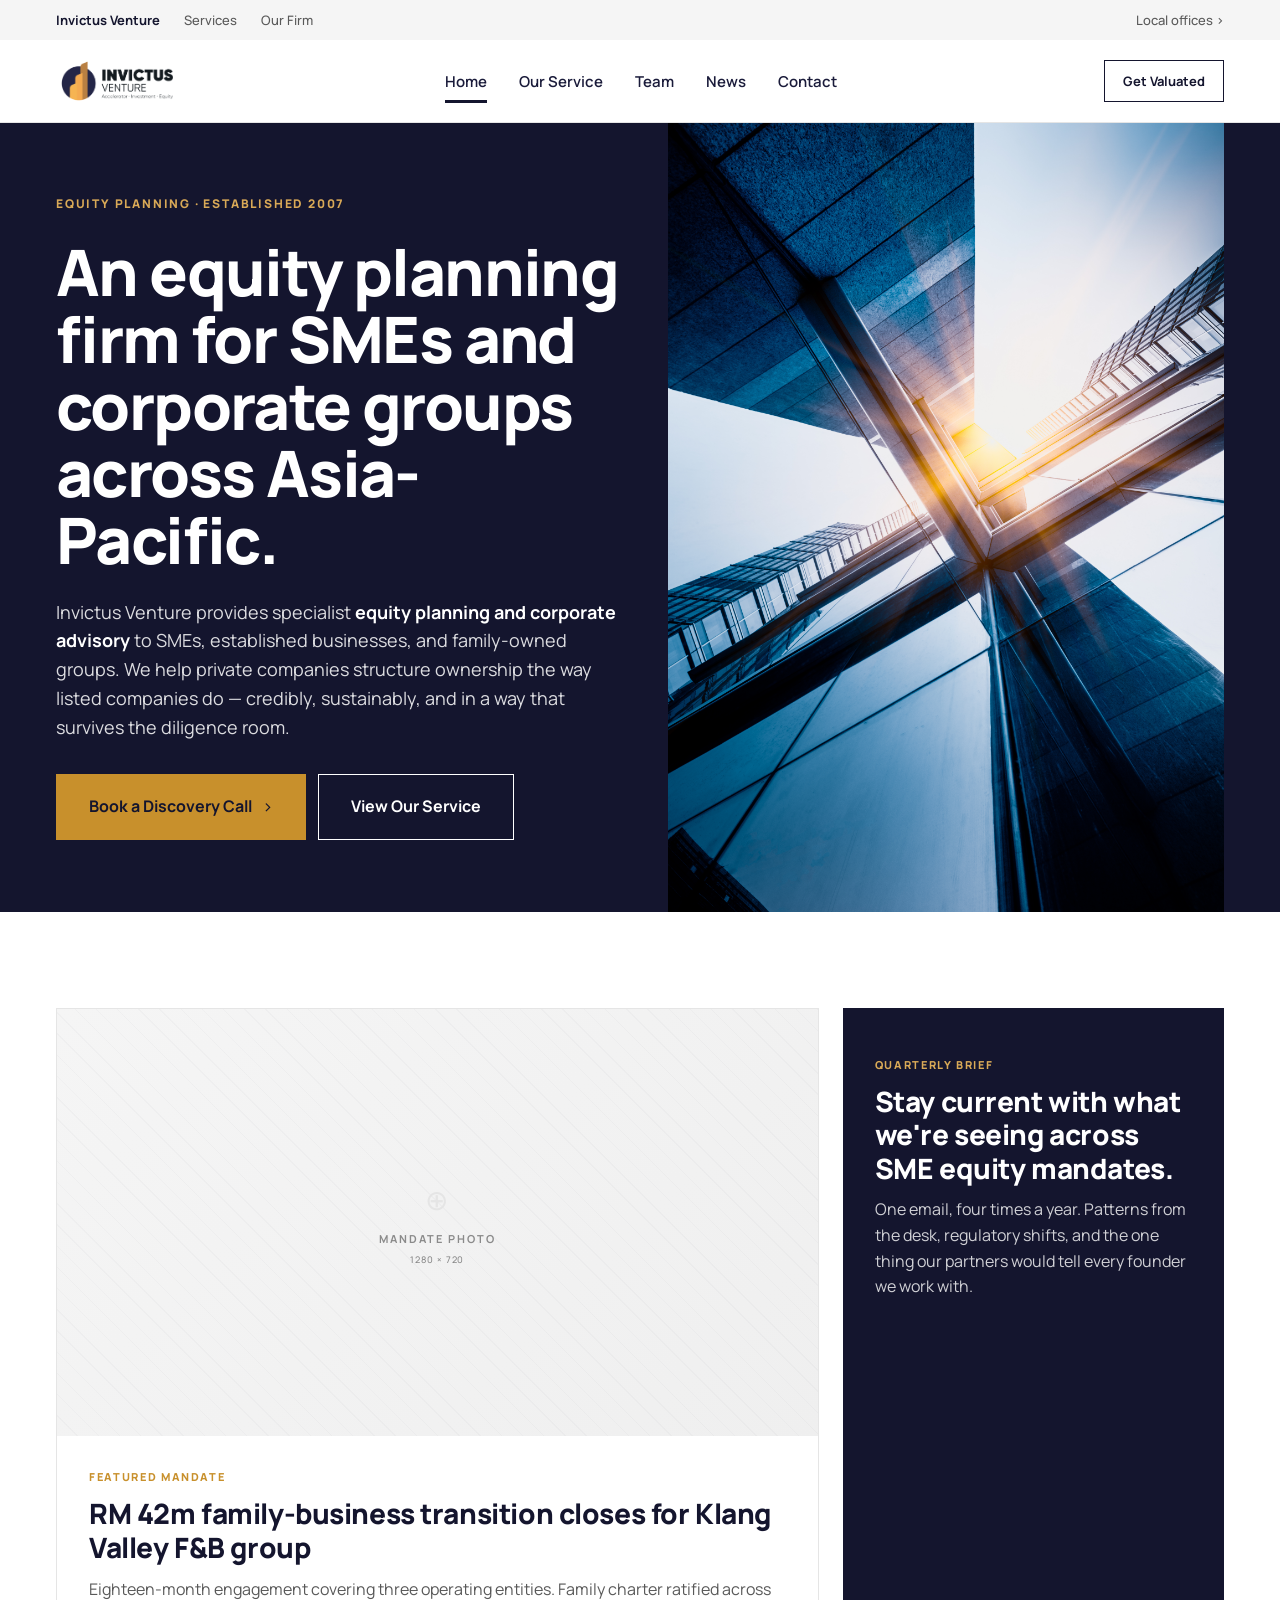
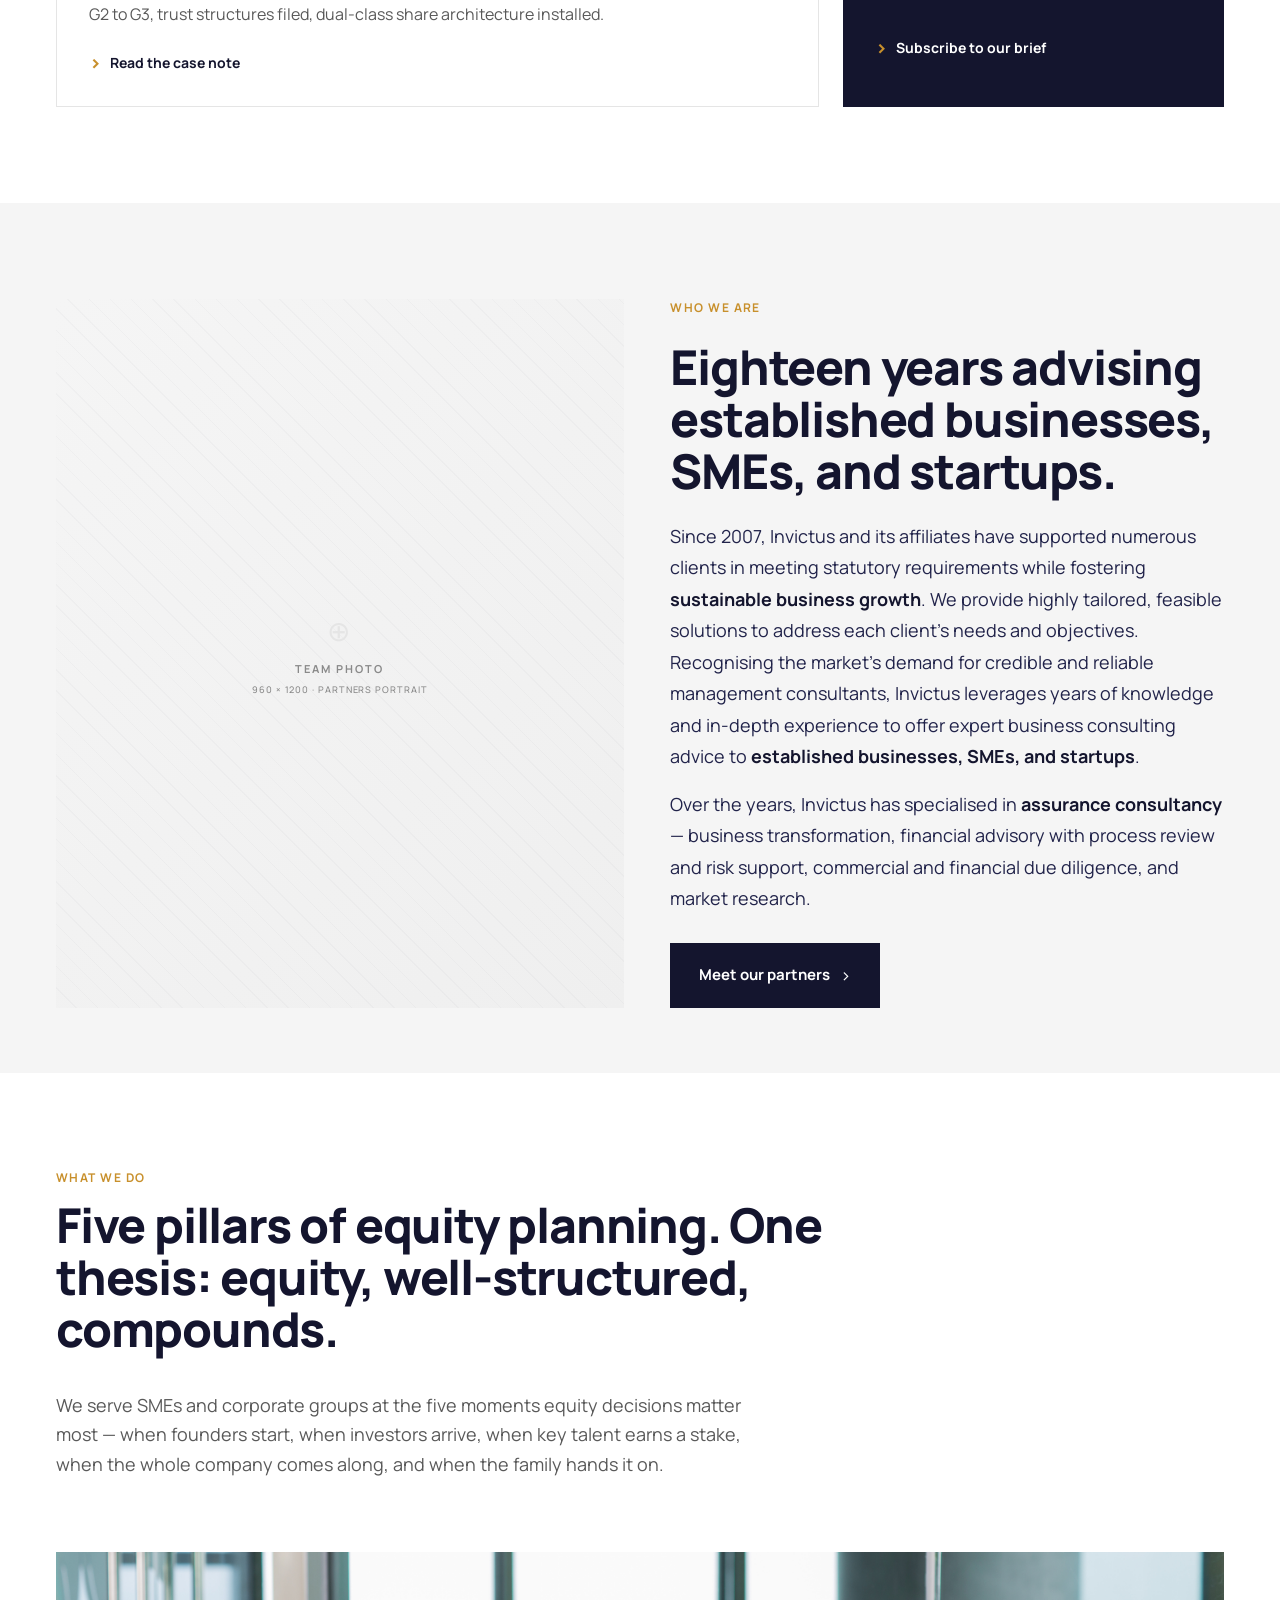
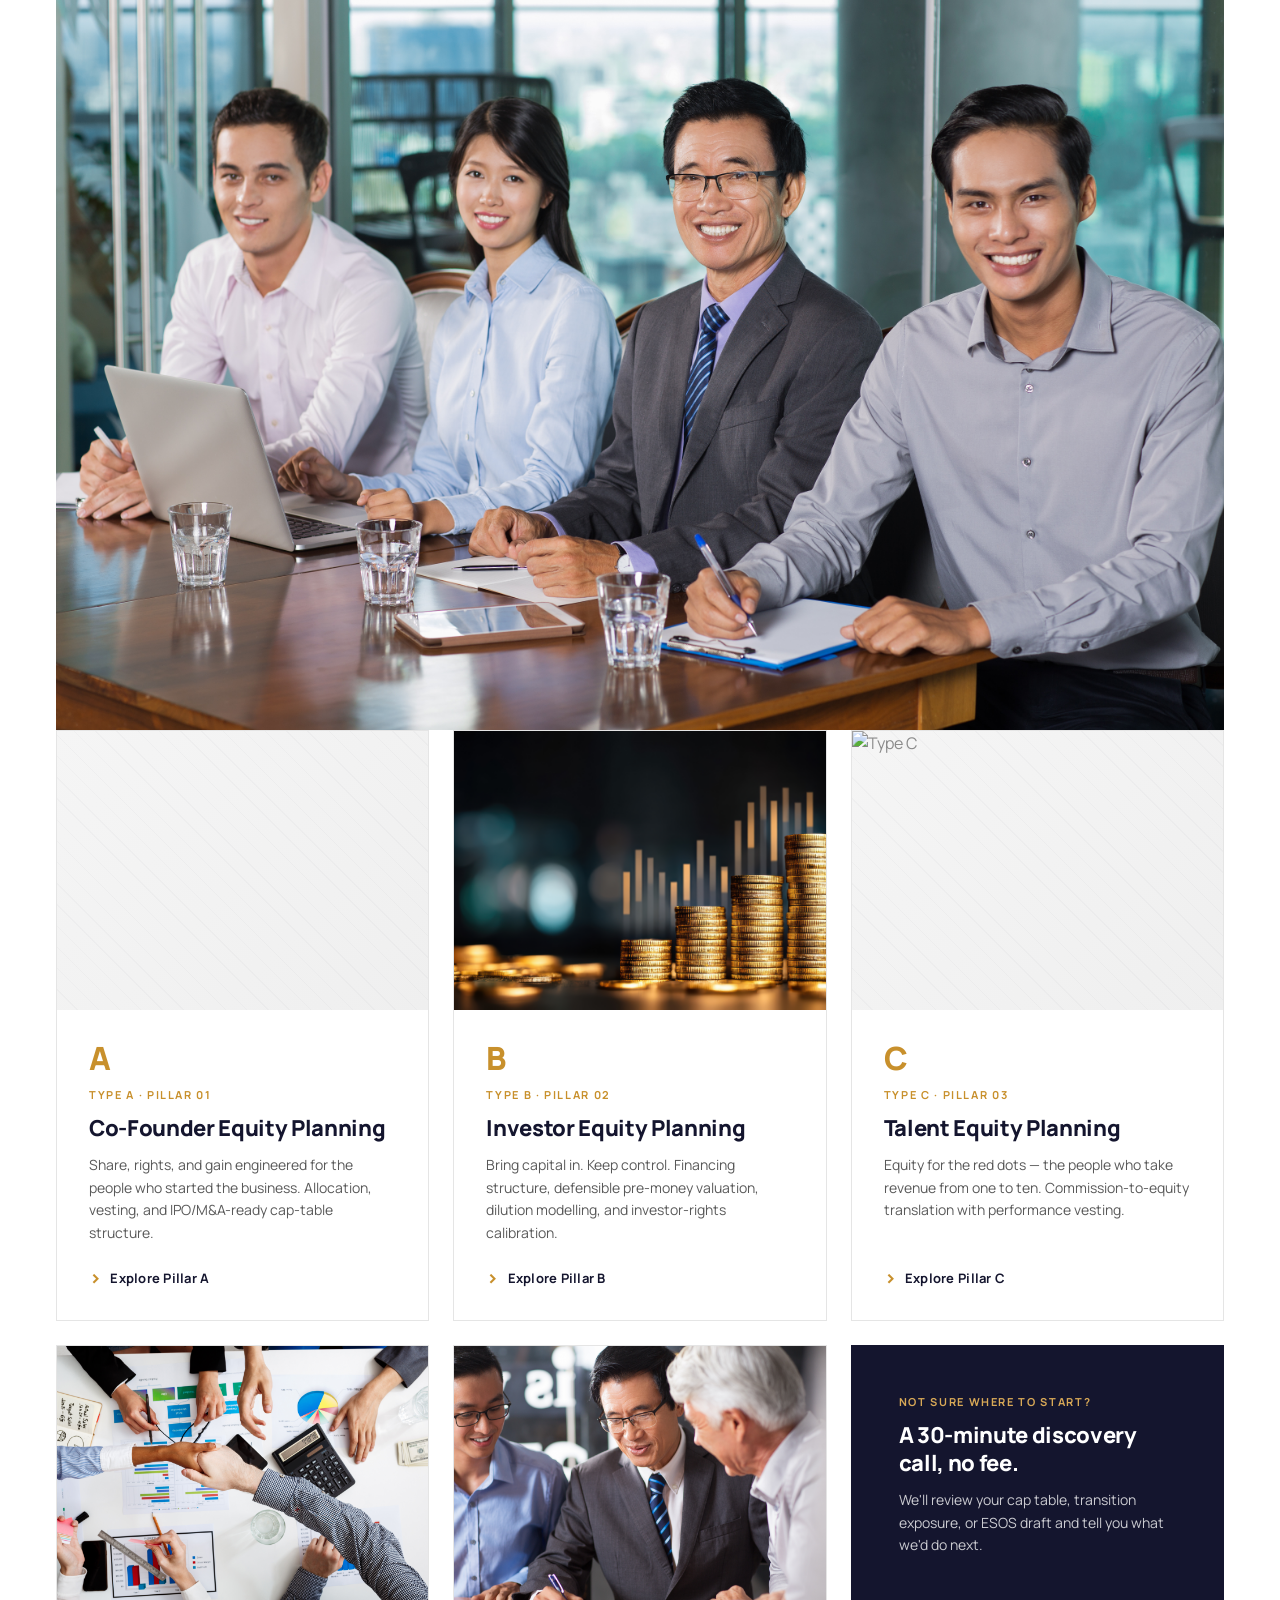
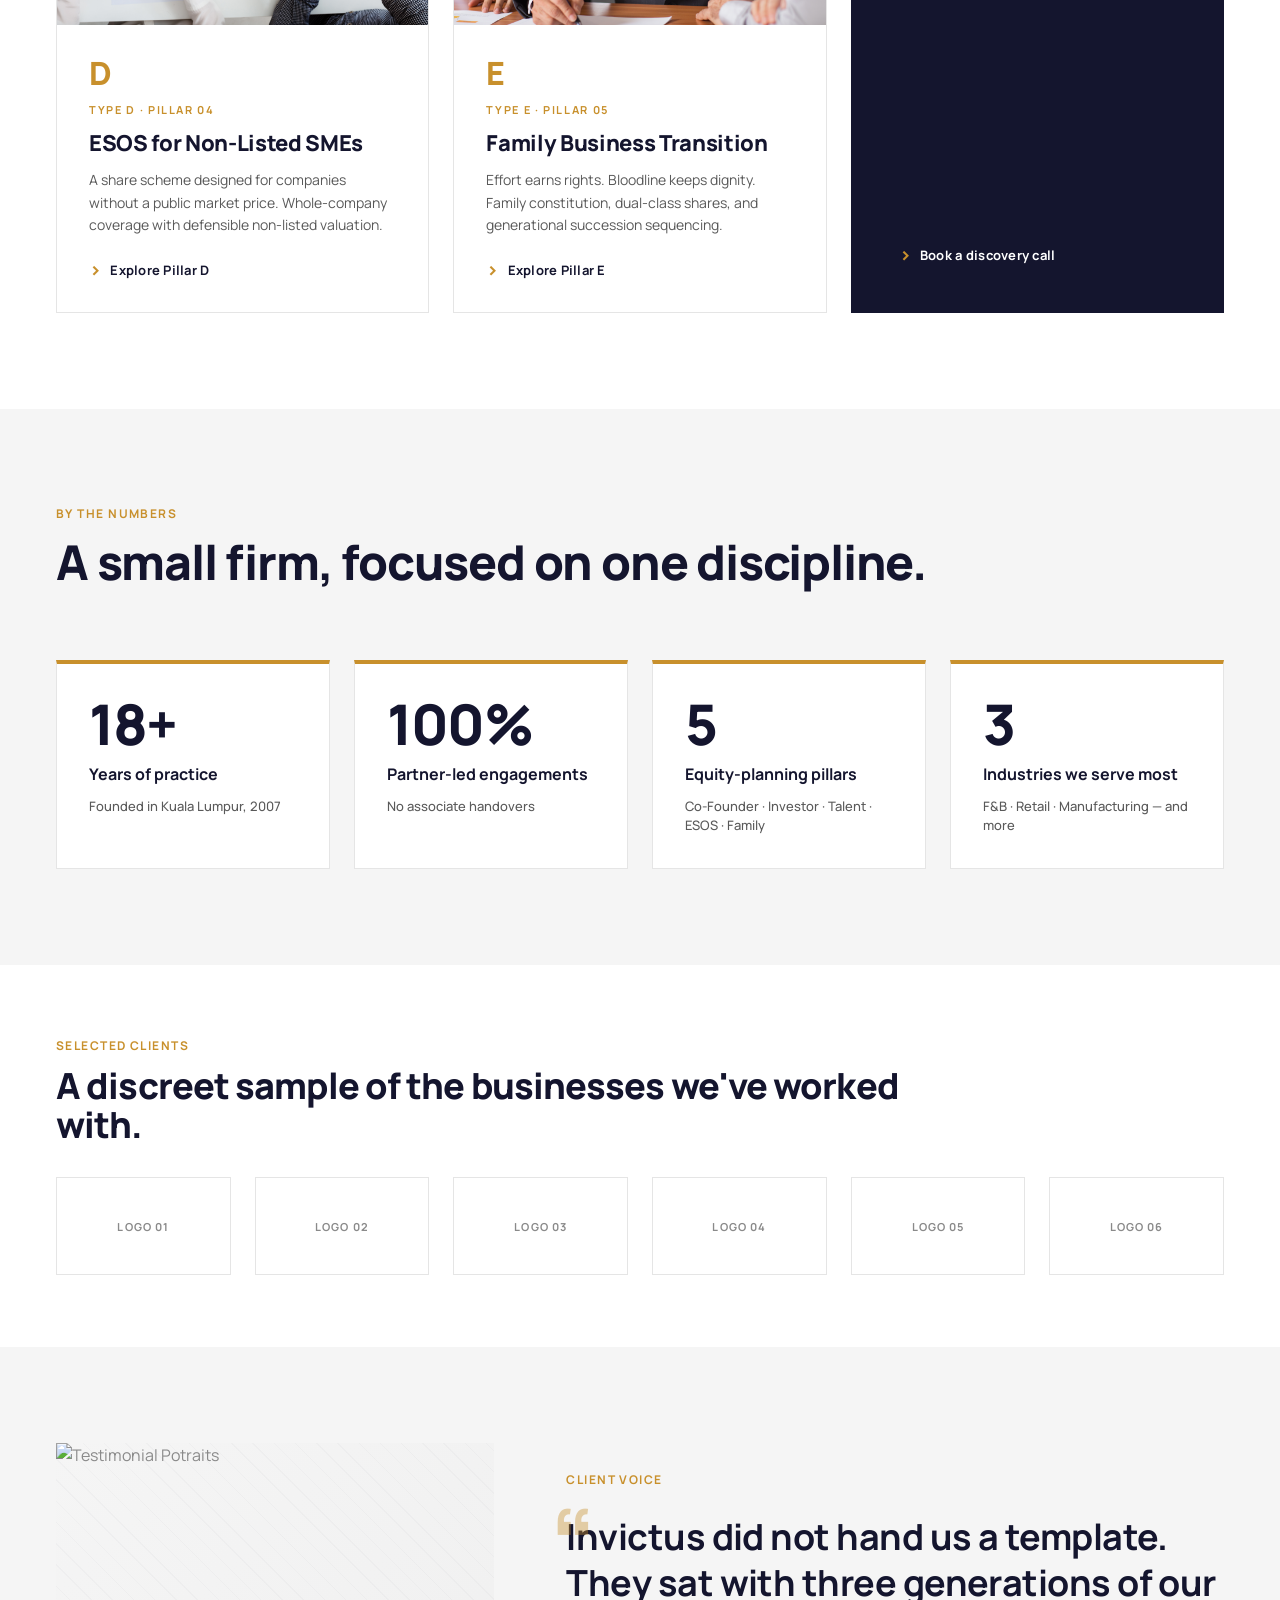
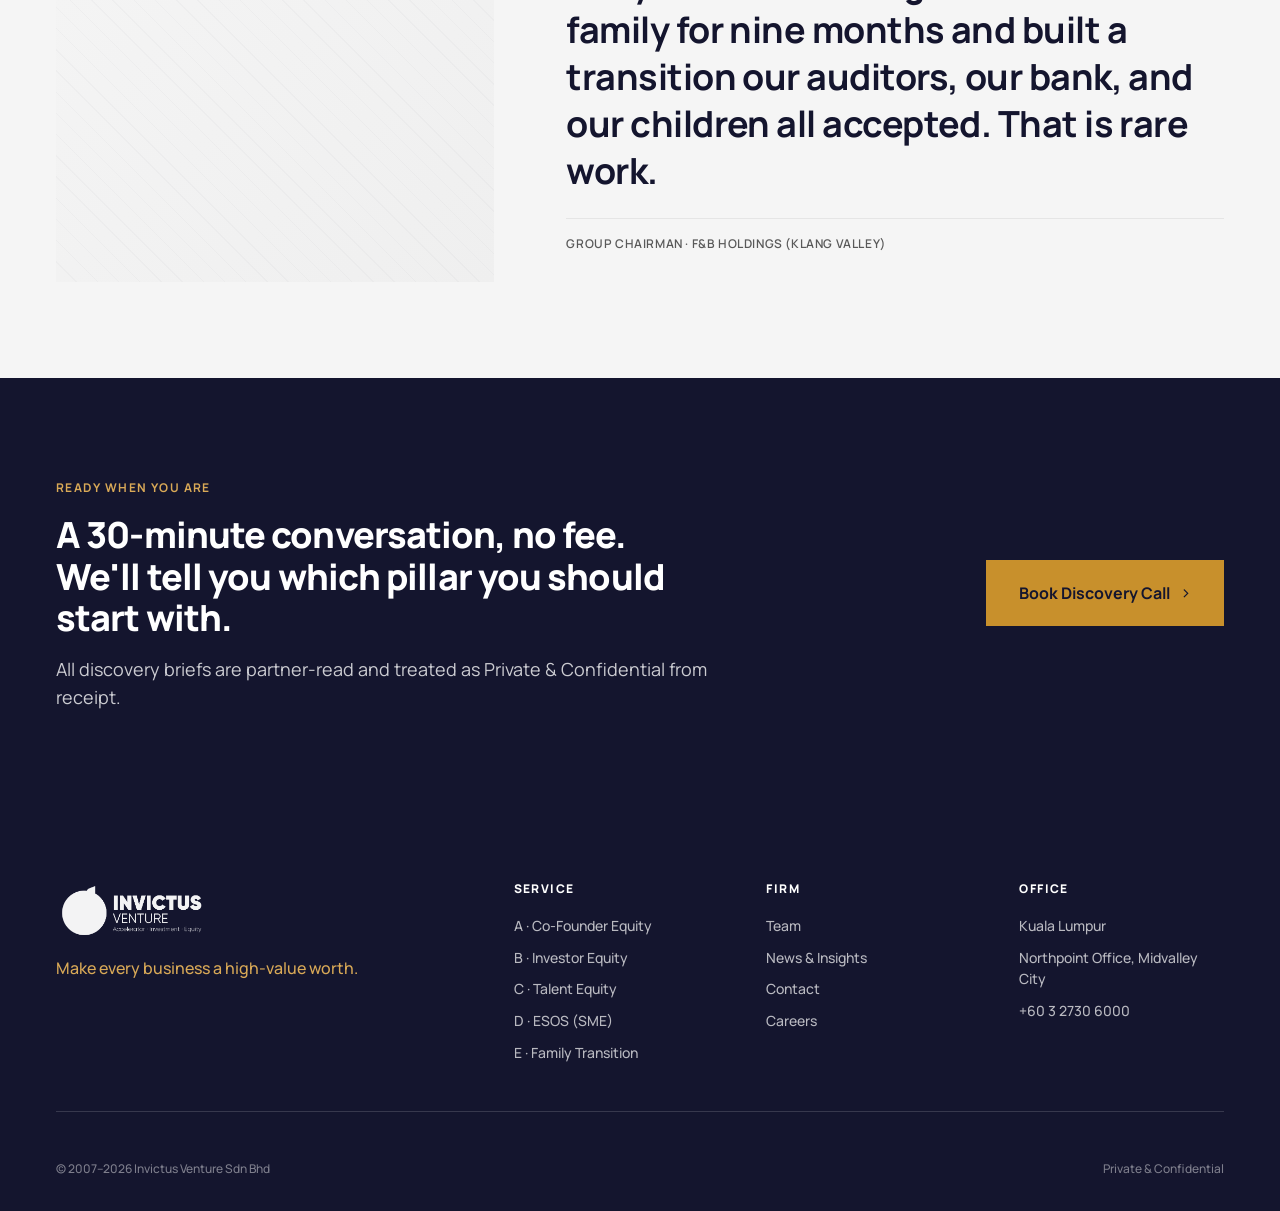
==== commit f676064f: "Update index.html" ====
--- a/index.html
+++ b/index.html
@@ -128,12 +128,12 @@
           We serve SMEs and corporate groups at the five moments equity decisions matter most — when founders start, when investors arrive, when key talent earns a stake, when the whole company comes along, and when the family hands it on.
         </p>
       </div>
-
+        <img src="assets/founder.jpg" alt="Type A">
       <div class="pillar-grid">
         <a class="pillar-card" href="services.html#type-a">
           <div class="pillar-card__image">
             <div class="img-slot">
-              <span class="img-slot__label">Pillar A Image<br><small style="font-weight:500;letter-spacing:0.1em;display:block;margin-top:6px;">800 × 600</small></span>
+              
             </div>
           </div>
           <div class="pillar-card__body">
@@ -148,7 +148,7 @@
         <a class="pillar-card" href="services.html#type-b">
           <div class="pillar-card__image">
             <div class="img-slot">
-              <span class="img-slot__label">Pillar B Image<br><small style="font-weight:500;letter-spacing:0.1em;display:block;margin-top:6px;">800 × 600</small></span>
+              <img src="assets/investment.jpg" alt="Type B">
             </div>
           </div>
           <div class="pillar-card__body">
@@ -163,7 +163,7 @@
         <a class="pillar-card" href="services.html#type-c">
           <div class="pillar-card__image">
             <div class="img-slot">
-              <span class="img-slot__label">Pillar C Image<br><small style="font-weight:500;letter-spacing:0.1em;display:block;margin-top:6px;">800 × 600</small></span>
+              <img src="assets/talent.jpg" alt="Type C">
             </div>
           </div>
           <div class="pillar-card__body">
@@ -178,7 +178,7 @@
         <a class="pillar-card" href="services.html#type-d">
           <div class="pillar-card__image">
             <div class="img-slot">
-              <span class="img-slot__label">Pillar D Image<br><small style="font-weight:500;letter-spacing:0.1em;display:block;margin-top:6px;">800 × 600</small></span>
+              <img src="assets/ESOS.jpg" alt="Type D">
             </div>
           </div>
           <div class="pillar-card__body">
@@ -193,7 +193,7 @@
         <a class="pillar-card" href="services.html#type-e">
           <div class="pillar-card__image">
             <div class="img-slot">
-              <span class="img-slot__label">Pillar E Image<br><small style="font-weight:500;letter-spacing:0.1em;display:block;margin-top:6px;">800 × 600</small></span>
+              <img src="assets/family-business.jpg" alt="Type E">
             </div>
           </div>
           <div class="pillar-card__body">
@@ -273,7 +273,7 @@
       <div class="testimonial">
         <div class="testimonial__image">
           <div class="img-slot">
-            <span class="img-slot__label">Client Portrait<br><small style="font-weight:500;letter-spacing:0.1em;display:block;margin-top:6px;">600 × 600</small></span>
+            <img src="assets/testimonial.jpg" alt="Testimonial Potraits">
           </div>
         </div>
         <div class="testimonial__body">
@@ -282,7 +282,6 @@
             Invictus did not hand us a template. They sat with three generations of our family for nine months and built a transition our auditors, our bank, and our children all accepted. That is rare work.
           </p>
           <div class="testimonial__attr">
-            <div class="testimonial__attr-name">Datuk Lim Choon Wei</div>
             <div class="testimonial__attr-role">GROUP CHAIRMAN · F&amp;B HOLDINGS (KLANG VALLEY)</div>
           </div>
         </div>
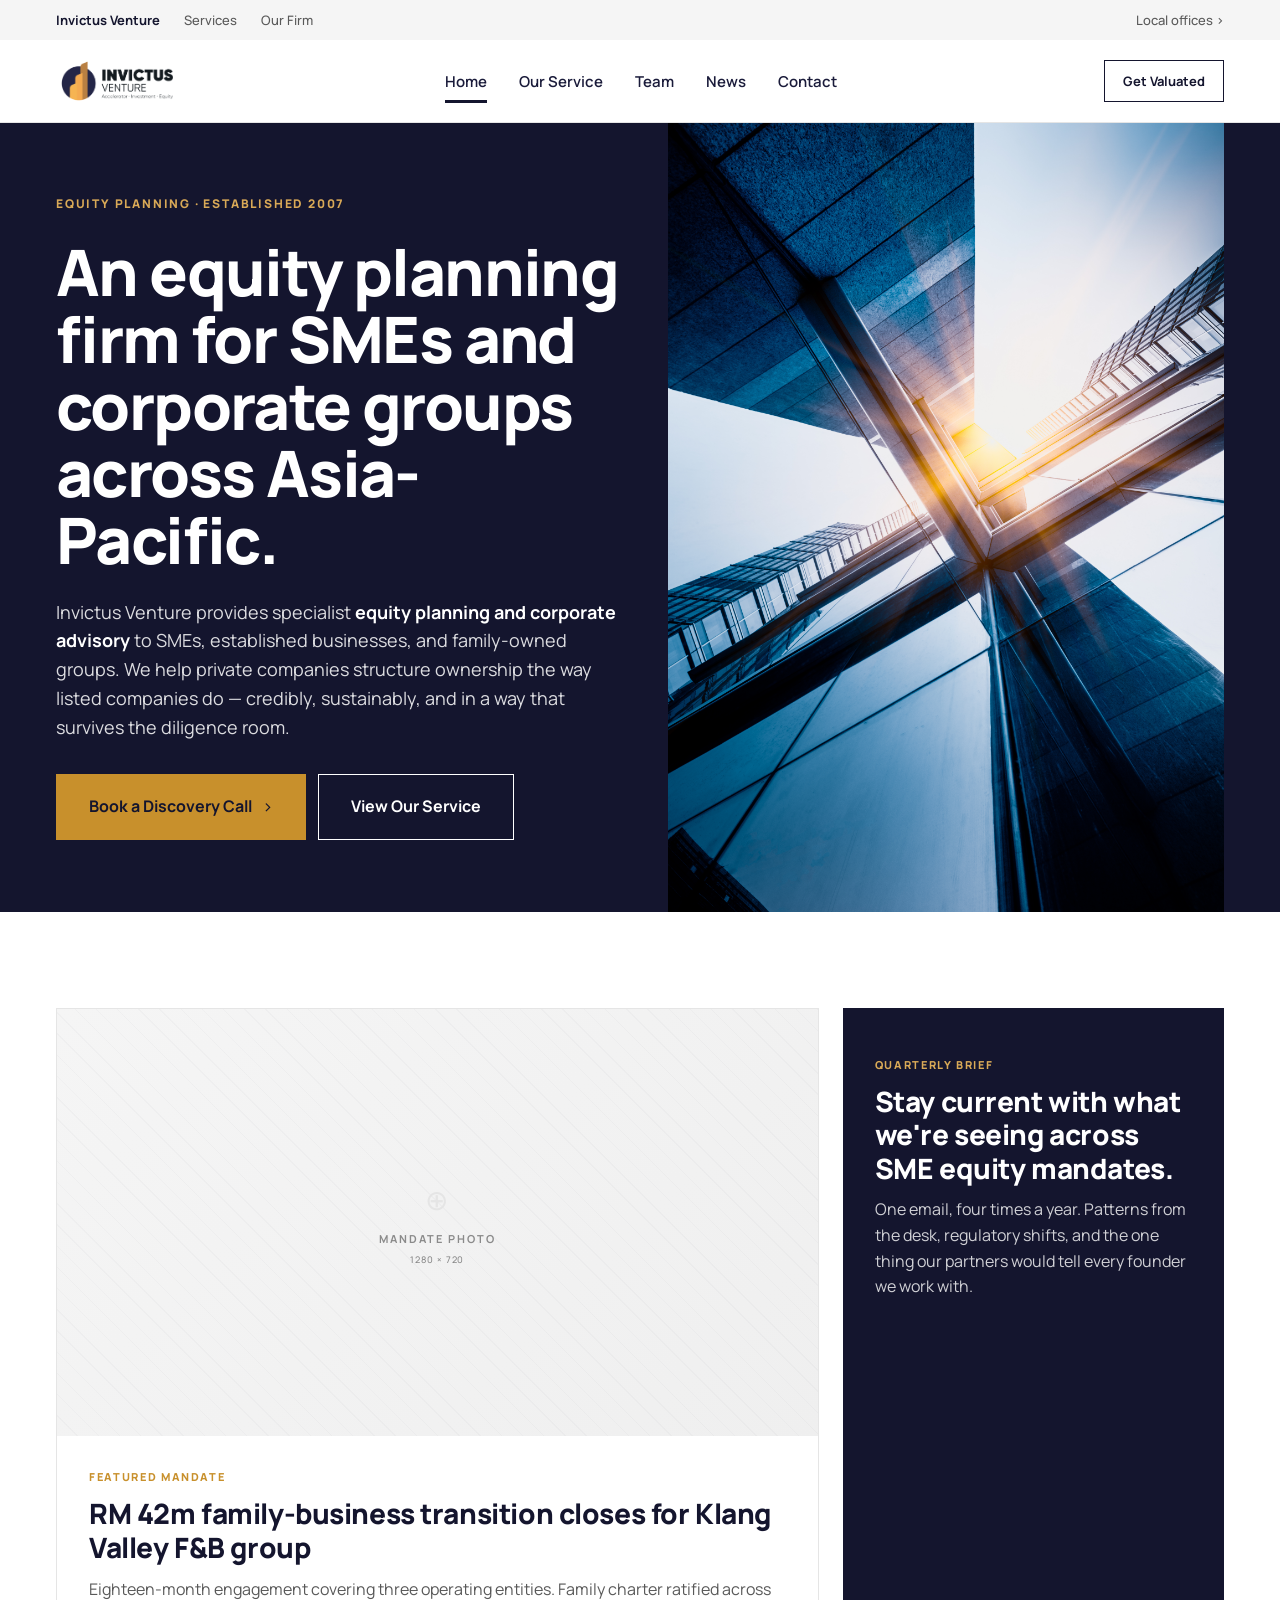
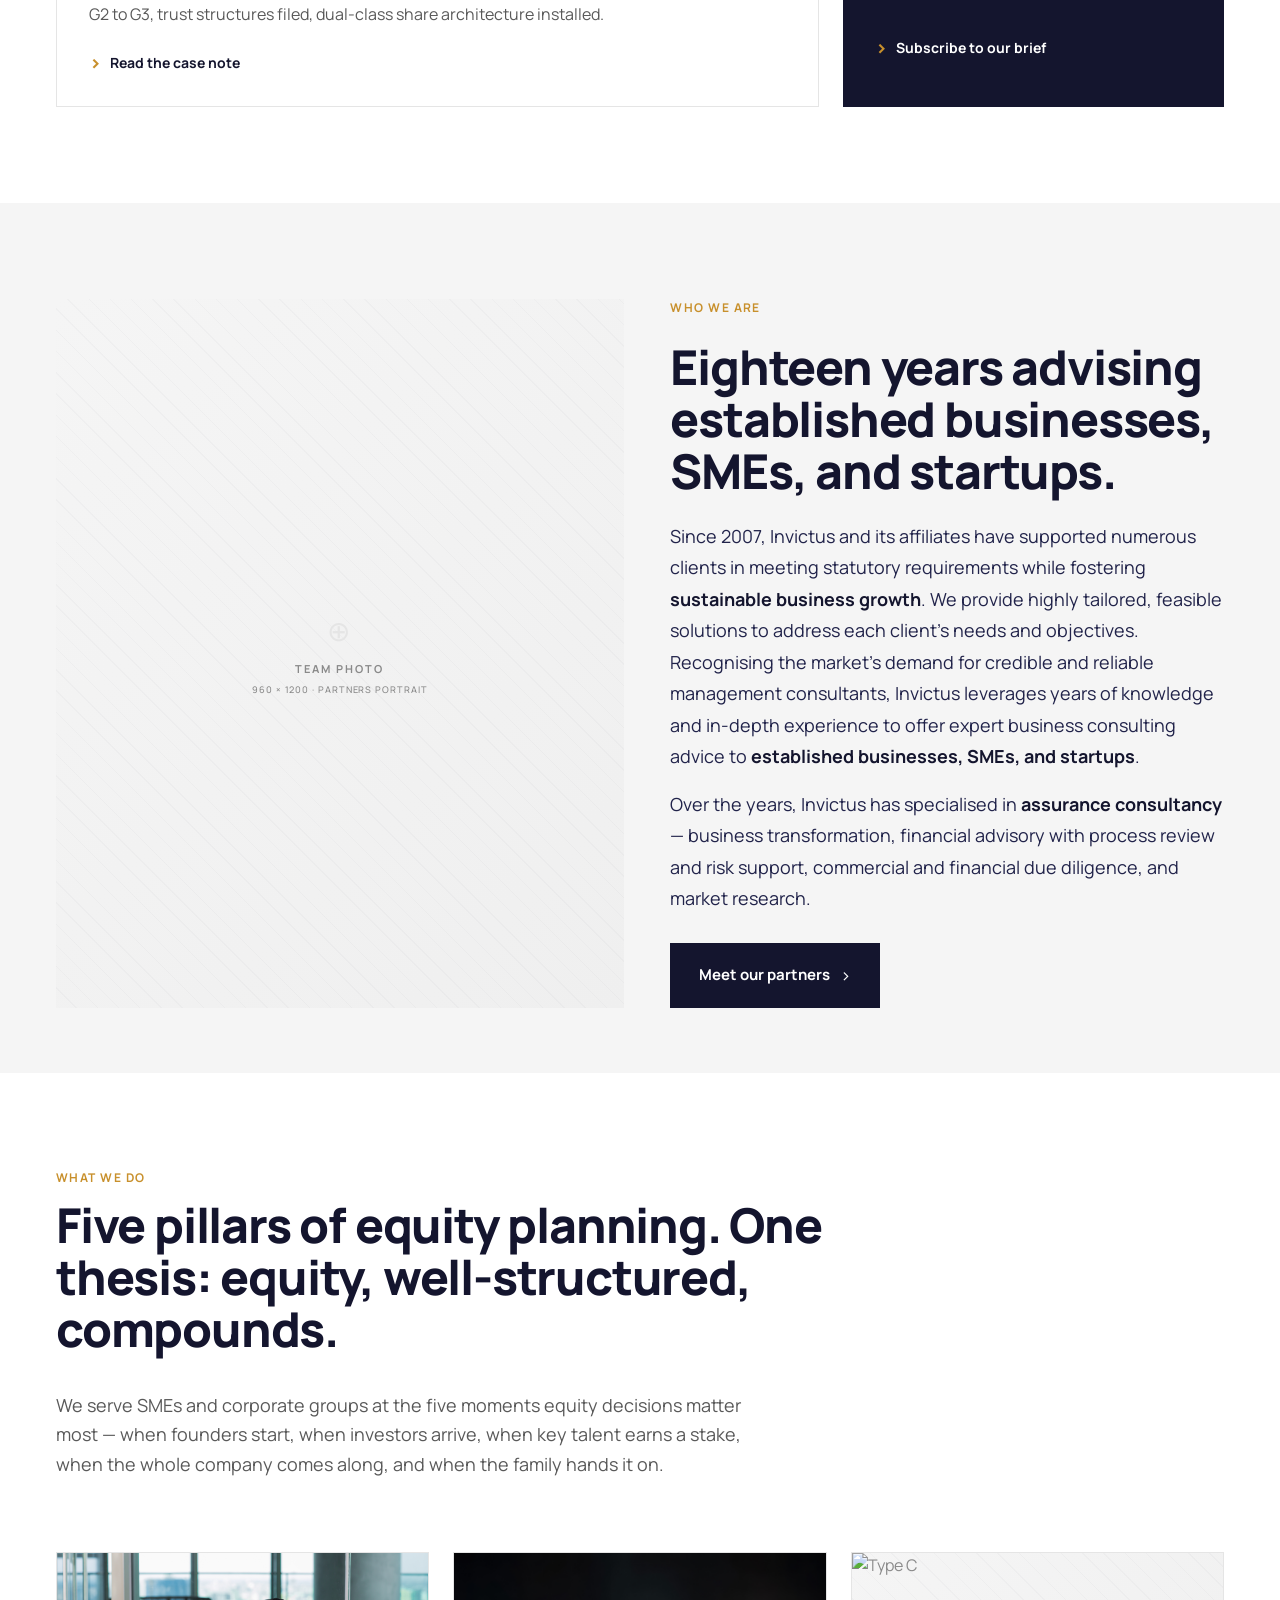
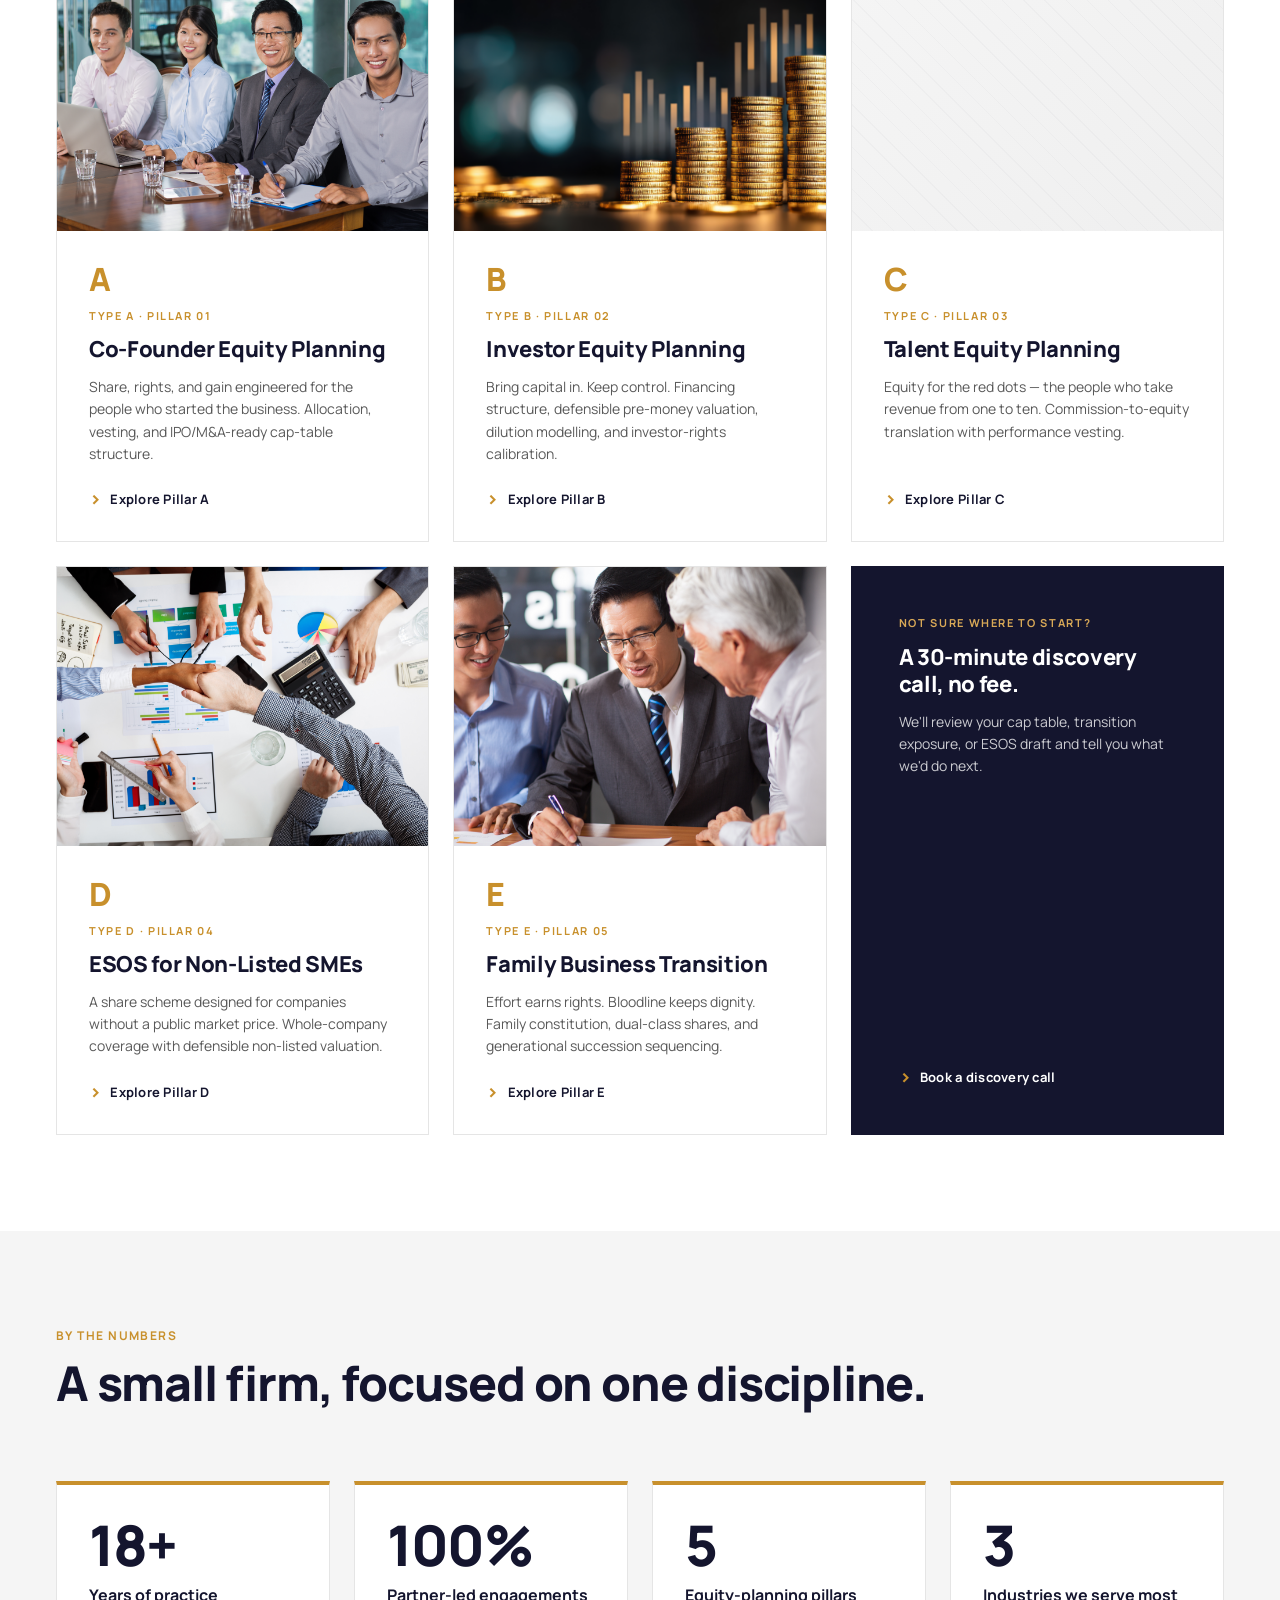
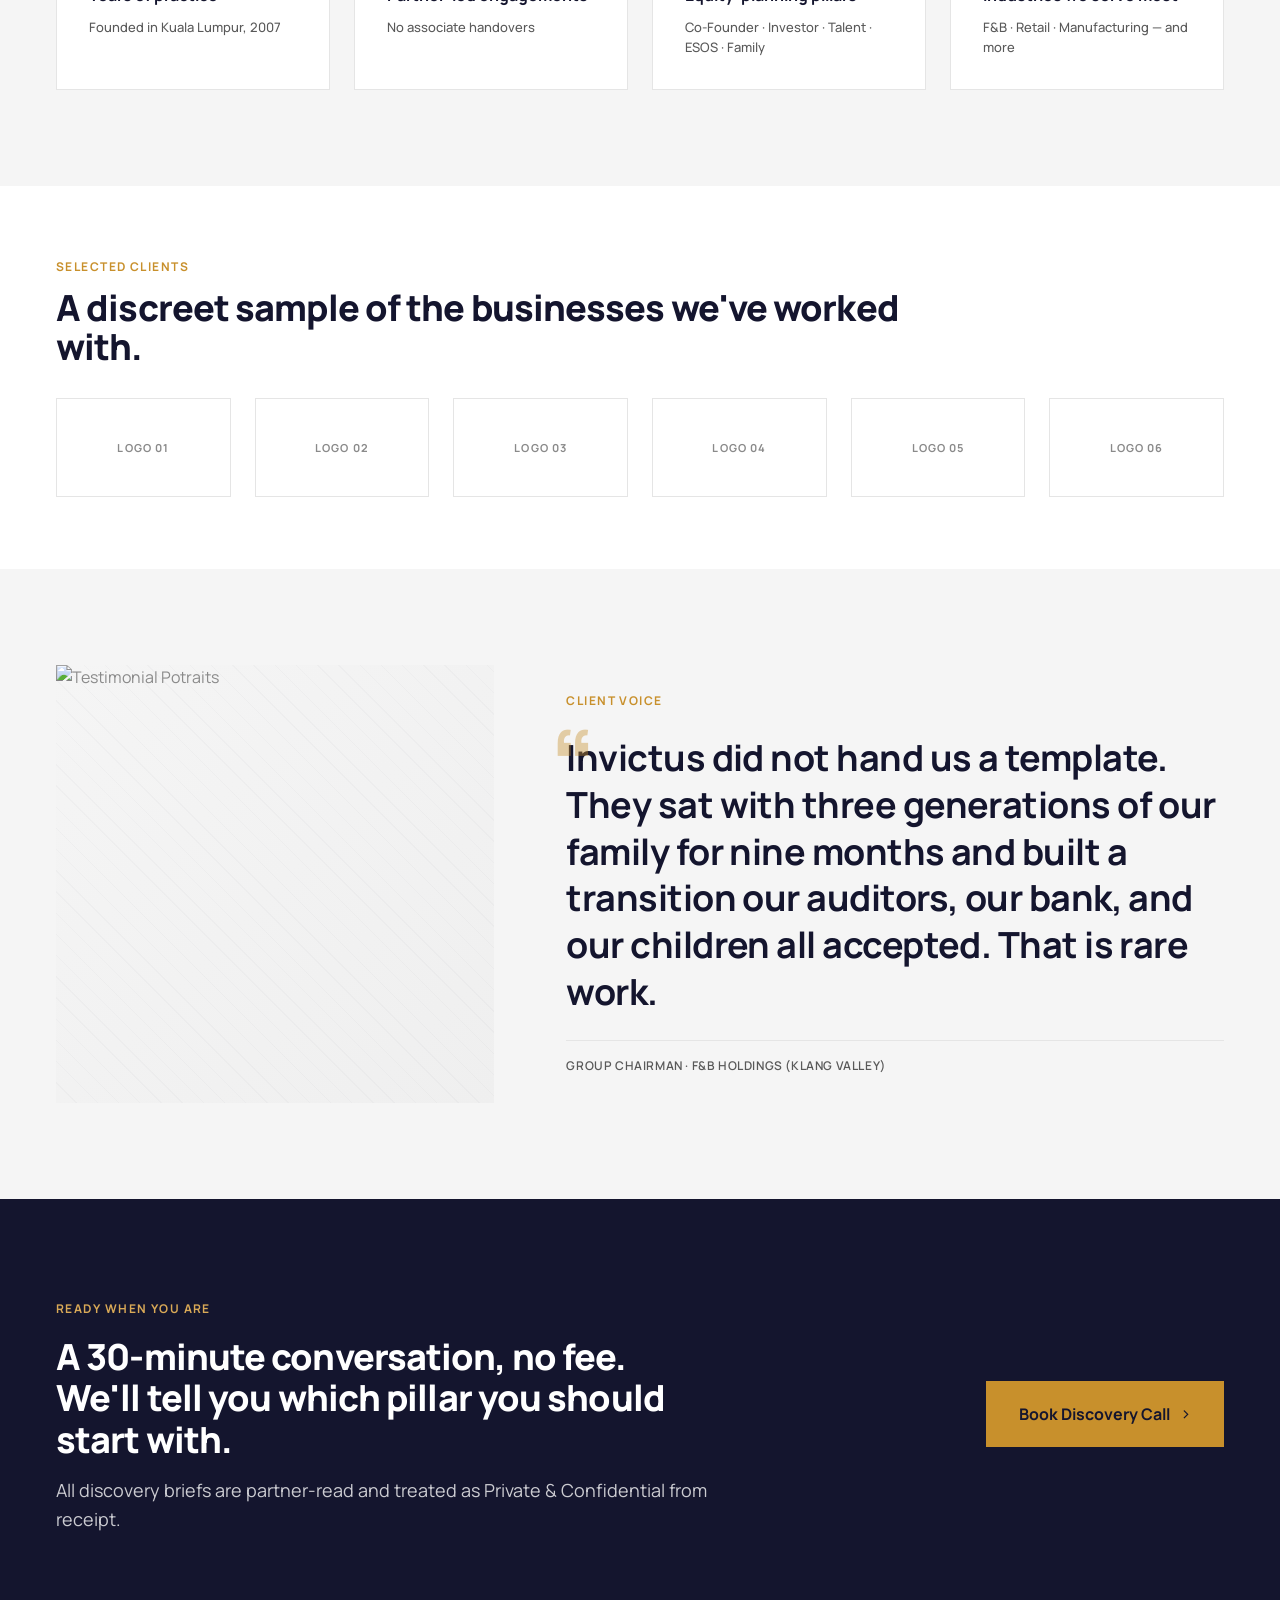
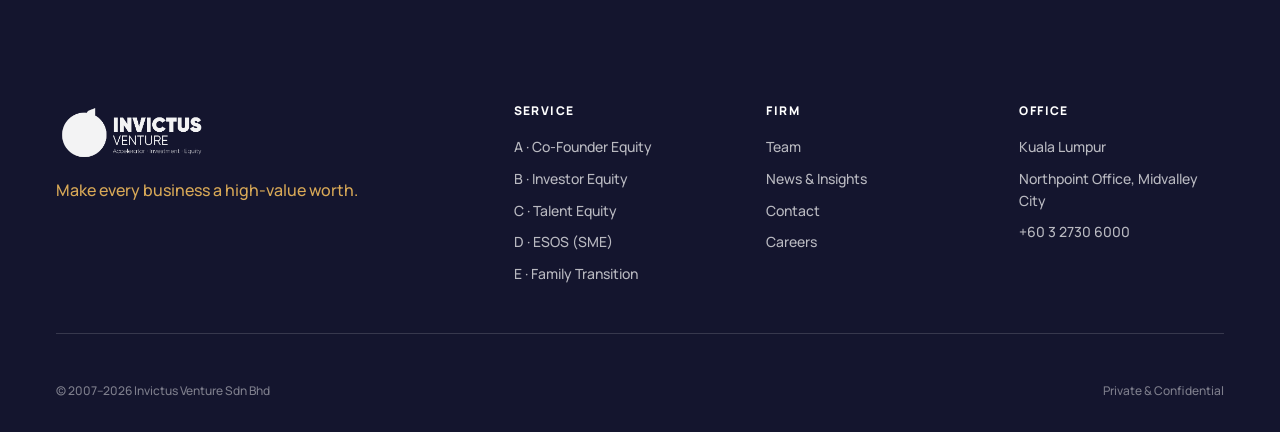
==== commit f33e2d4c: "Update index.html" ====
--- a/index.html
+++ b/index.html
@@ -128,12 +128,12 @@
           We serve SMEs and corporate groups at the five moments equity decisions matter most — when founders start, when investors arrive, when key talent earns a stake, when the whole company comes along, and when the family hands it on.
         </p>
       </div>
-        <img src="assets/founder.jpg" alt="Type A">
+      
       <div class="pillar-grid">
         <a class="pillar-card" href="services.html#type-a">
           <div class="pillar-card__image">
             <div class="img-slot">
-              
+              <img src="assets/founder.jpg" alt="Type A">
             </div>
           </div>
           <div class="pillar-card__body">
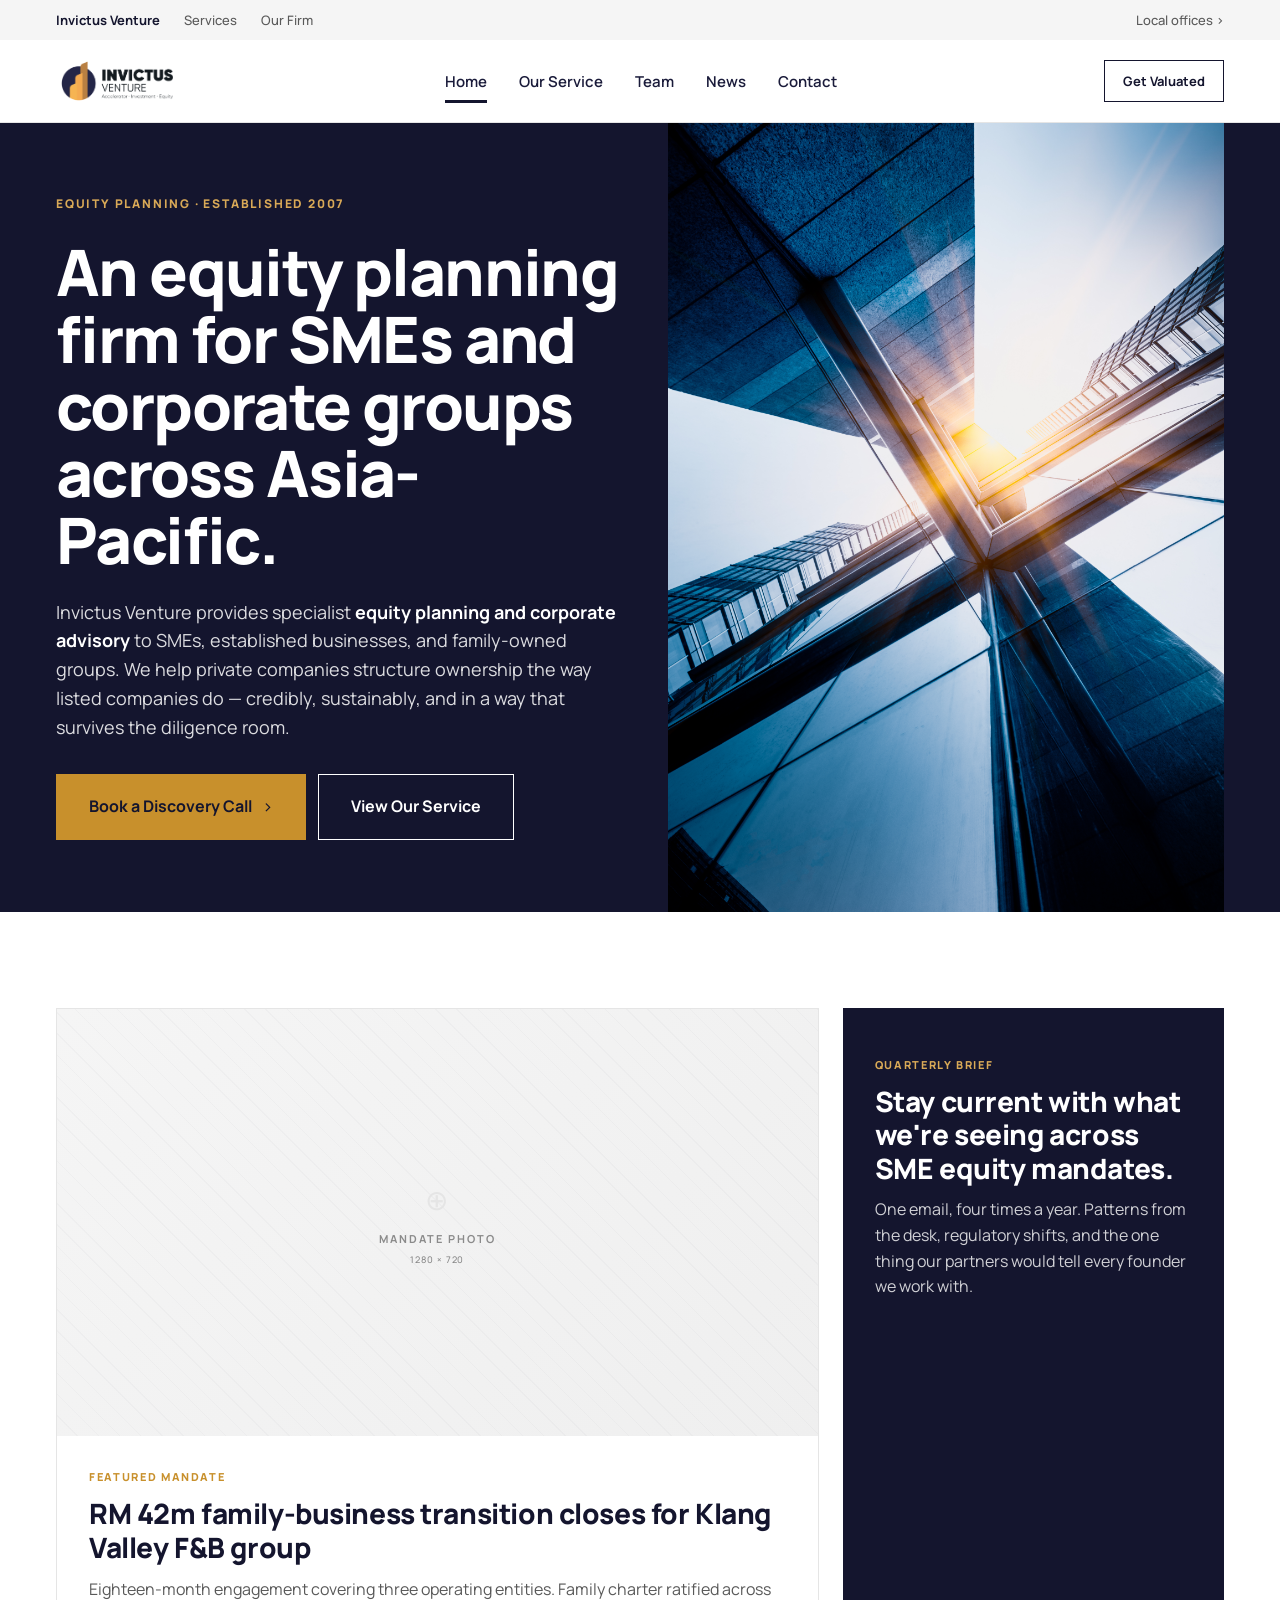
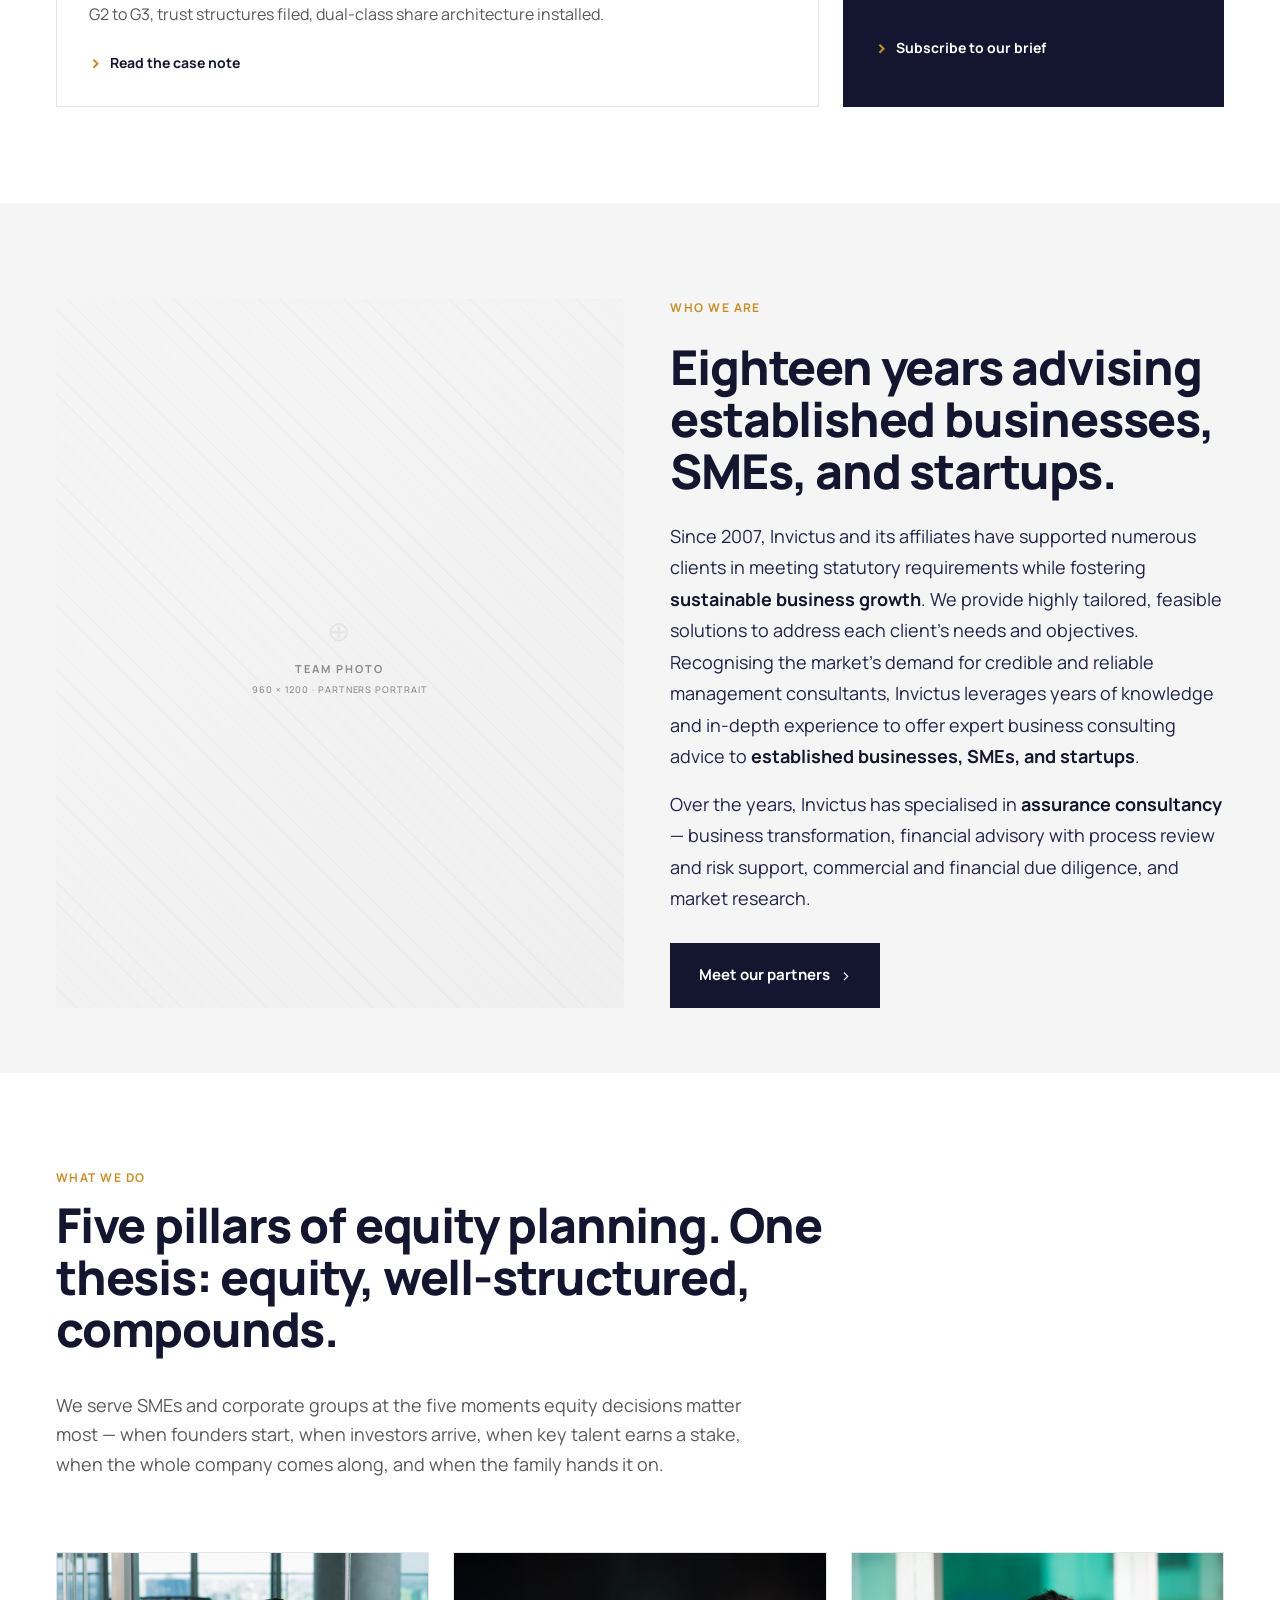
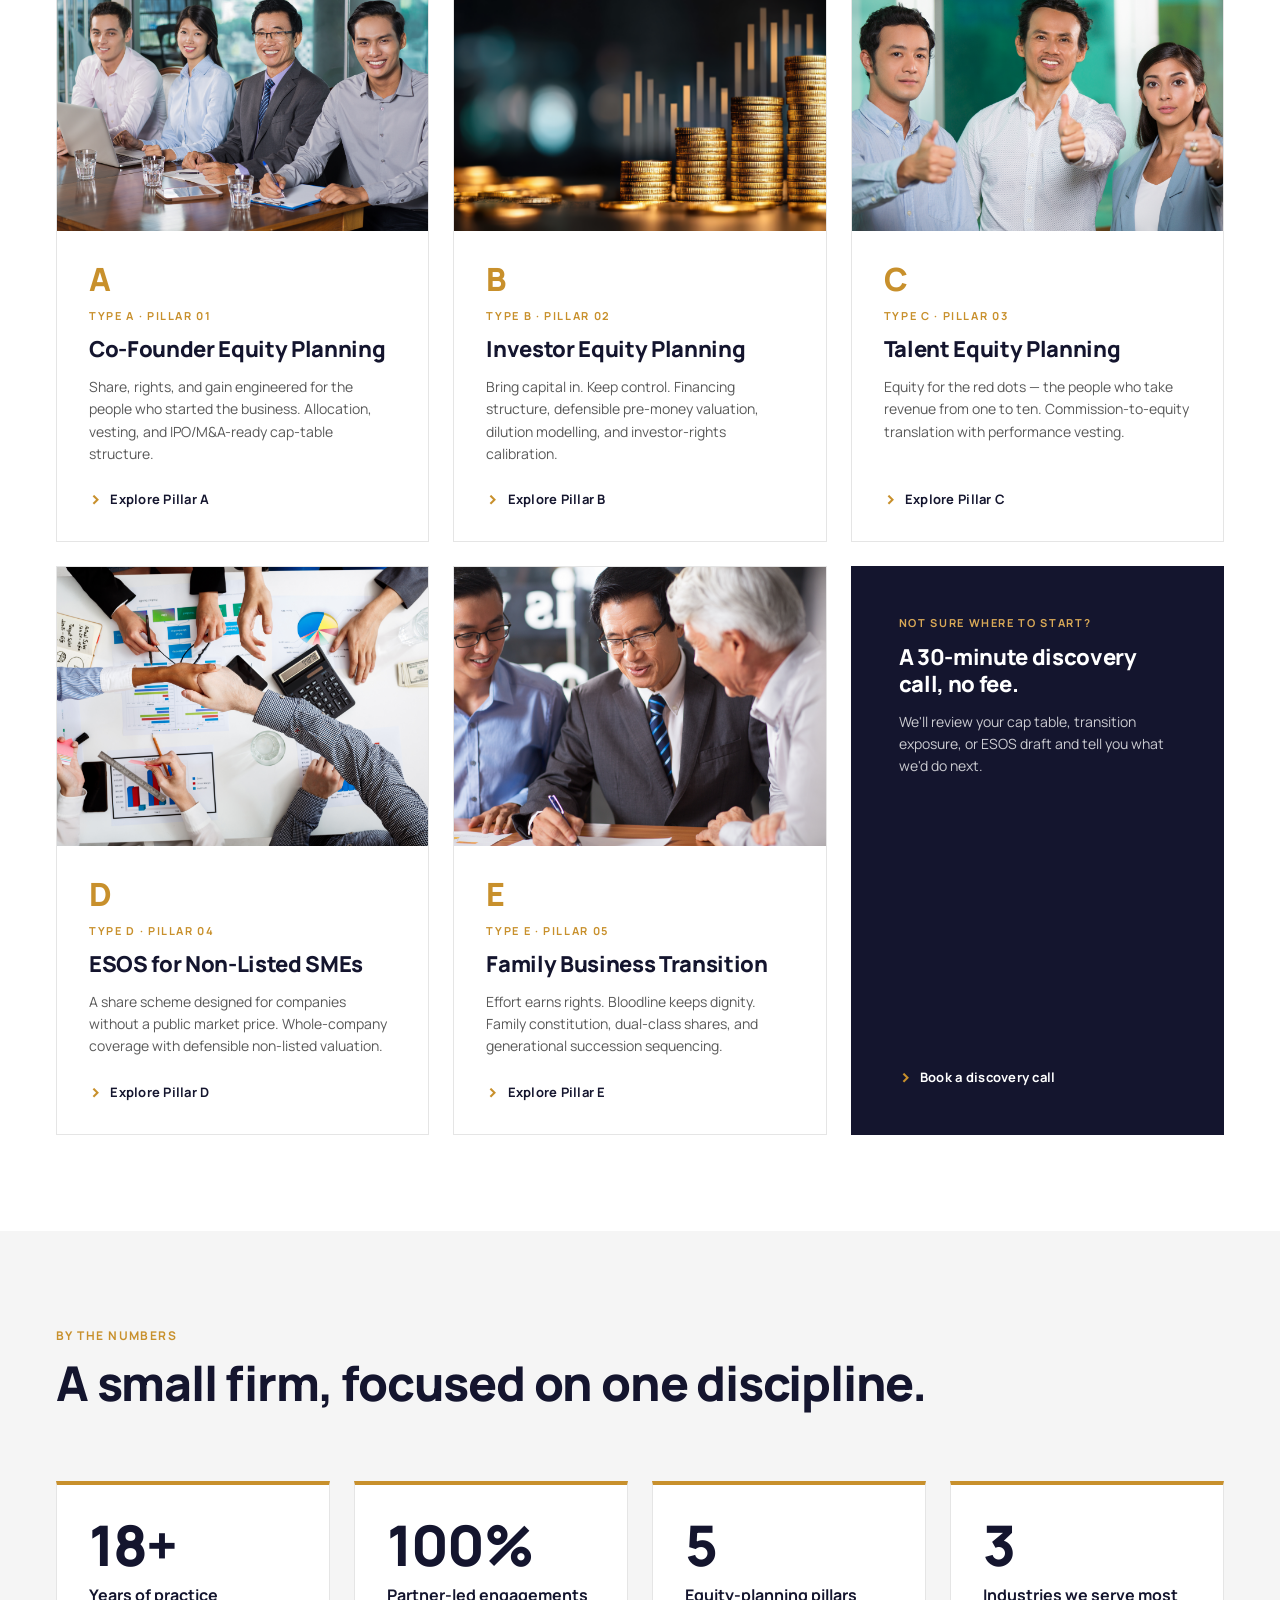
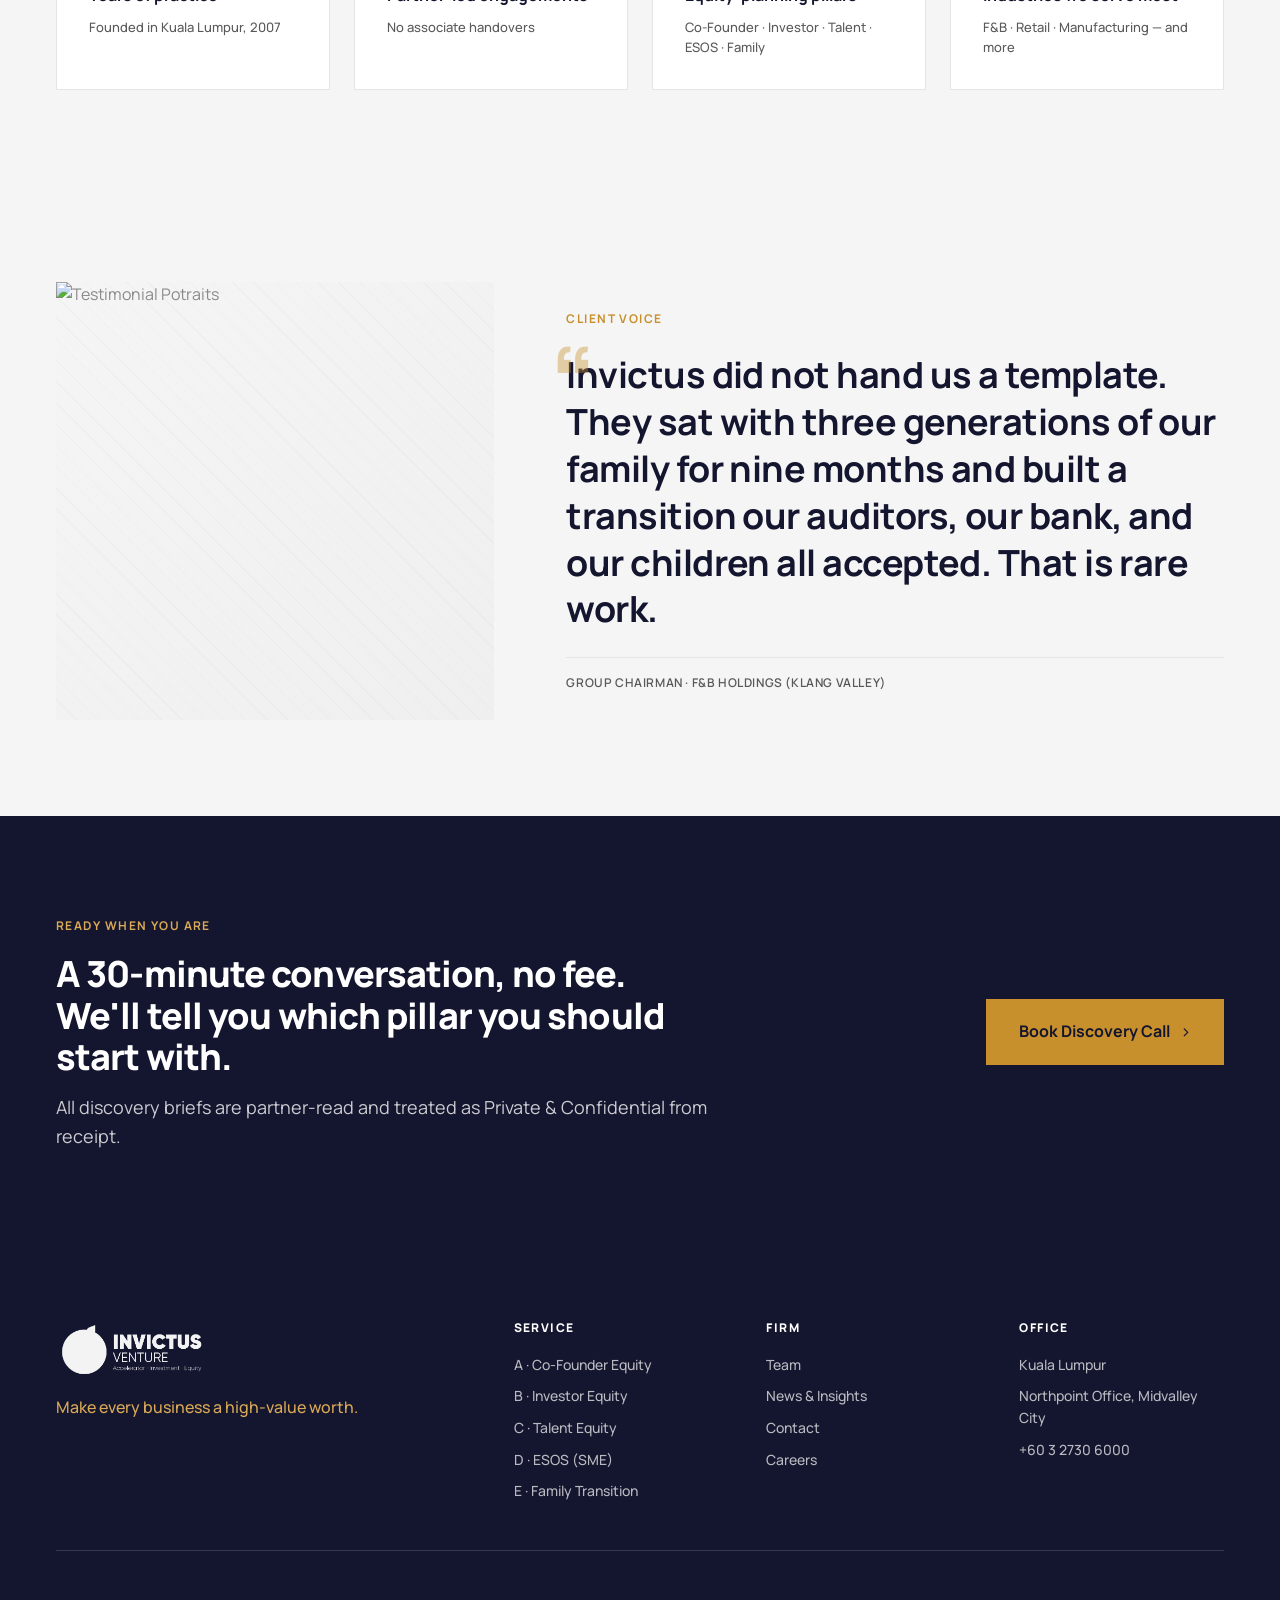
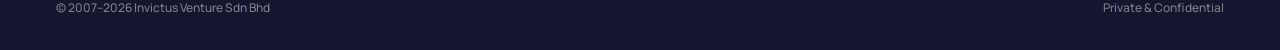
==== commit 20f28e11: "Update index.html" ====
--- a/index.html
+++ b/index.html
@@ -249,8 +249,8 @@
     </div>
   </section>
 
-  <!-- ============ CLIENT LOGOS ============ -->
-  <section class="section section--tight">
+  <!-- ============ CLIENT LOGOS ============ 
+  <section class="section section--tight"
     <div class="shell">
       <div class="section-header" style="margin-bottom: var(--space-6);">
         <div class="eyebrow">Selected Clients</div>
@@ -266,6 +266,7 @@
       </div>
     </div>
   </section>
+  -->
 
   <!-- ============ TESTIMONIAL ============ -->
   <section class="section section--grey">
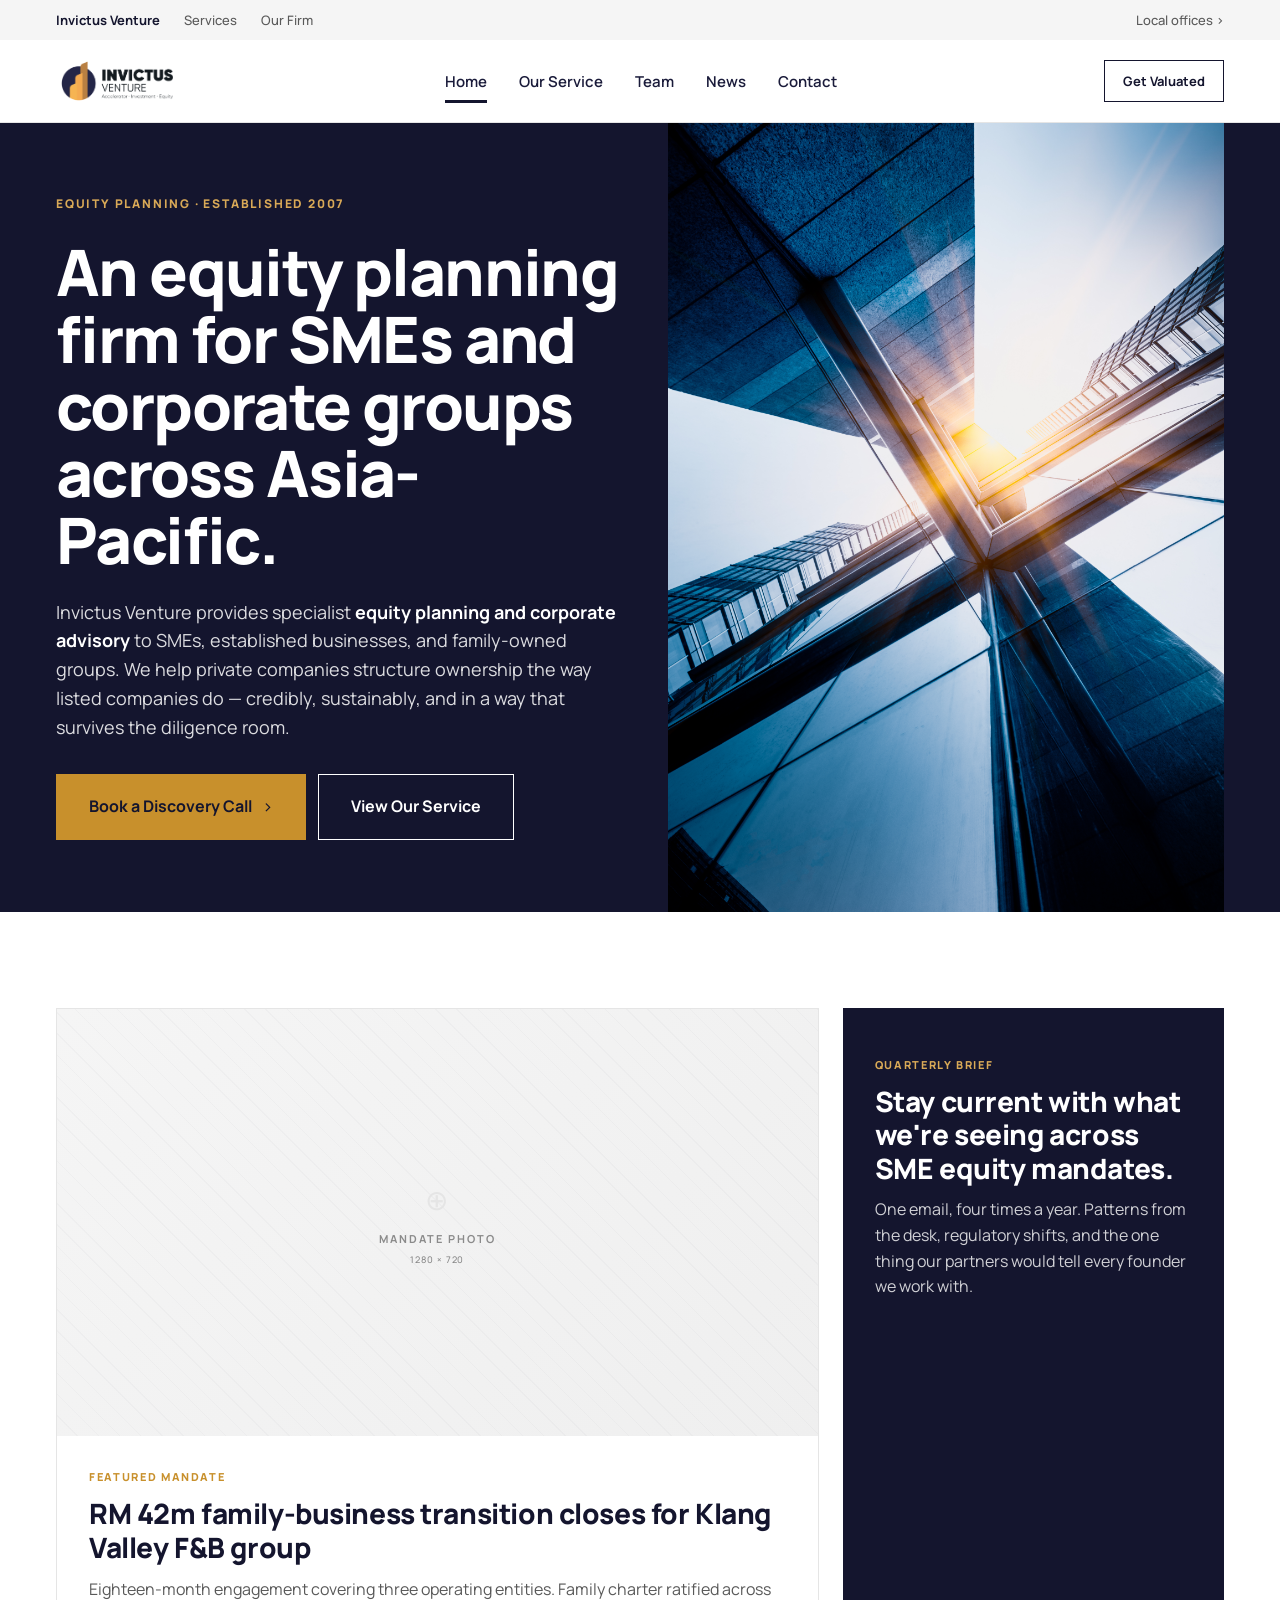
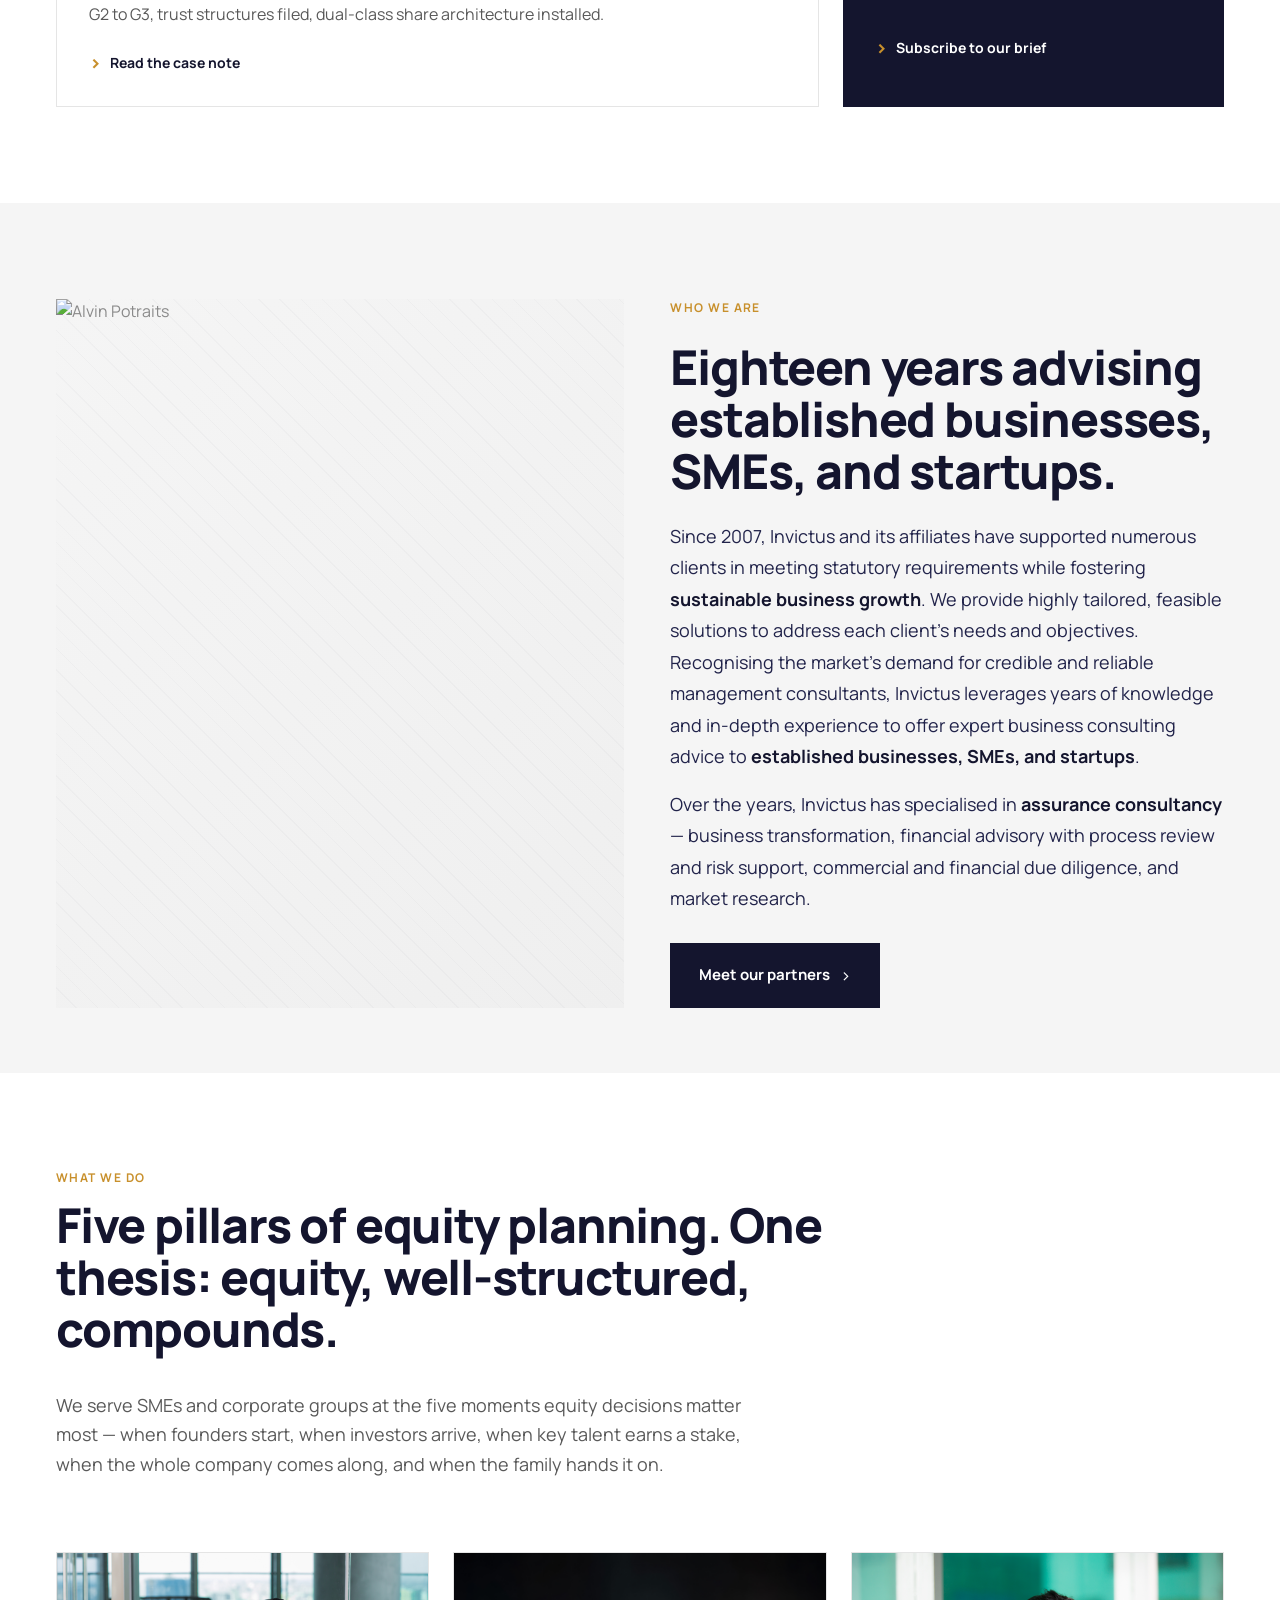
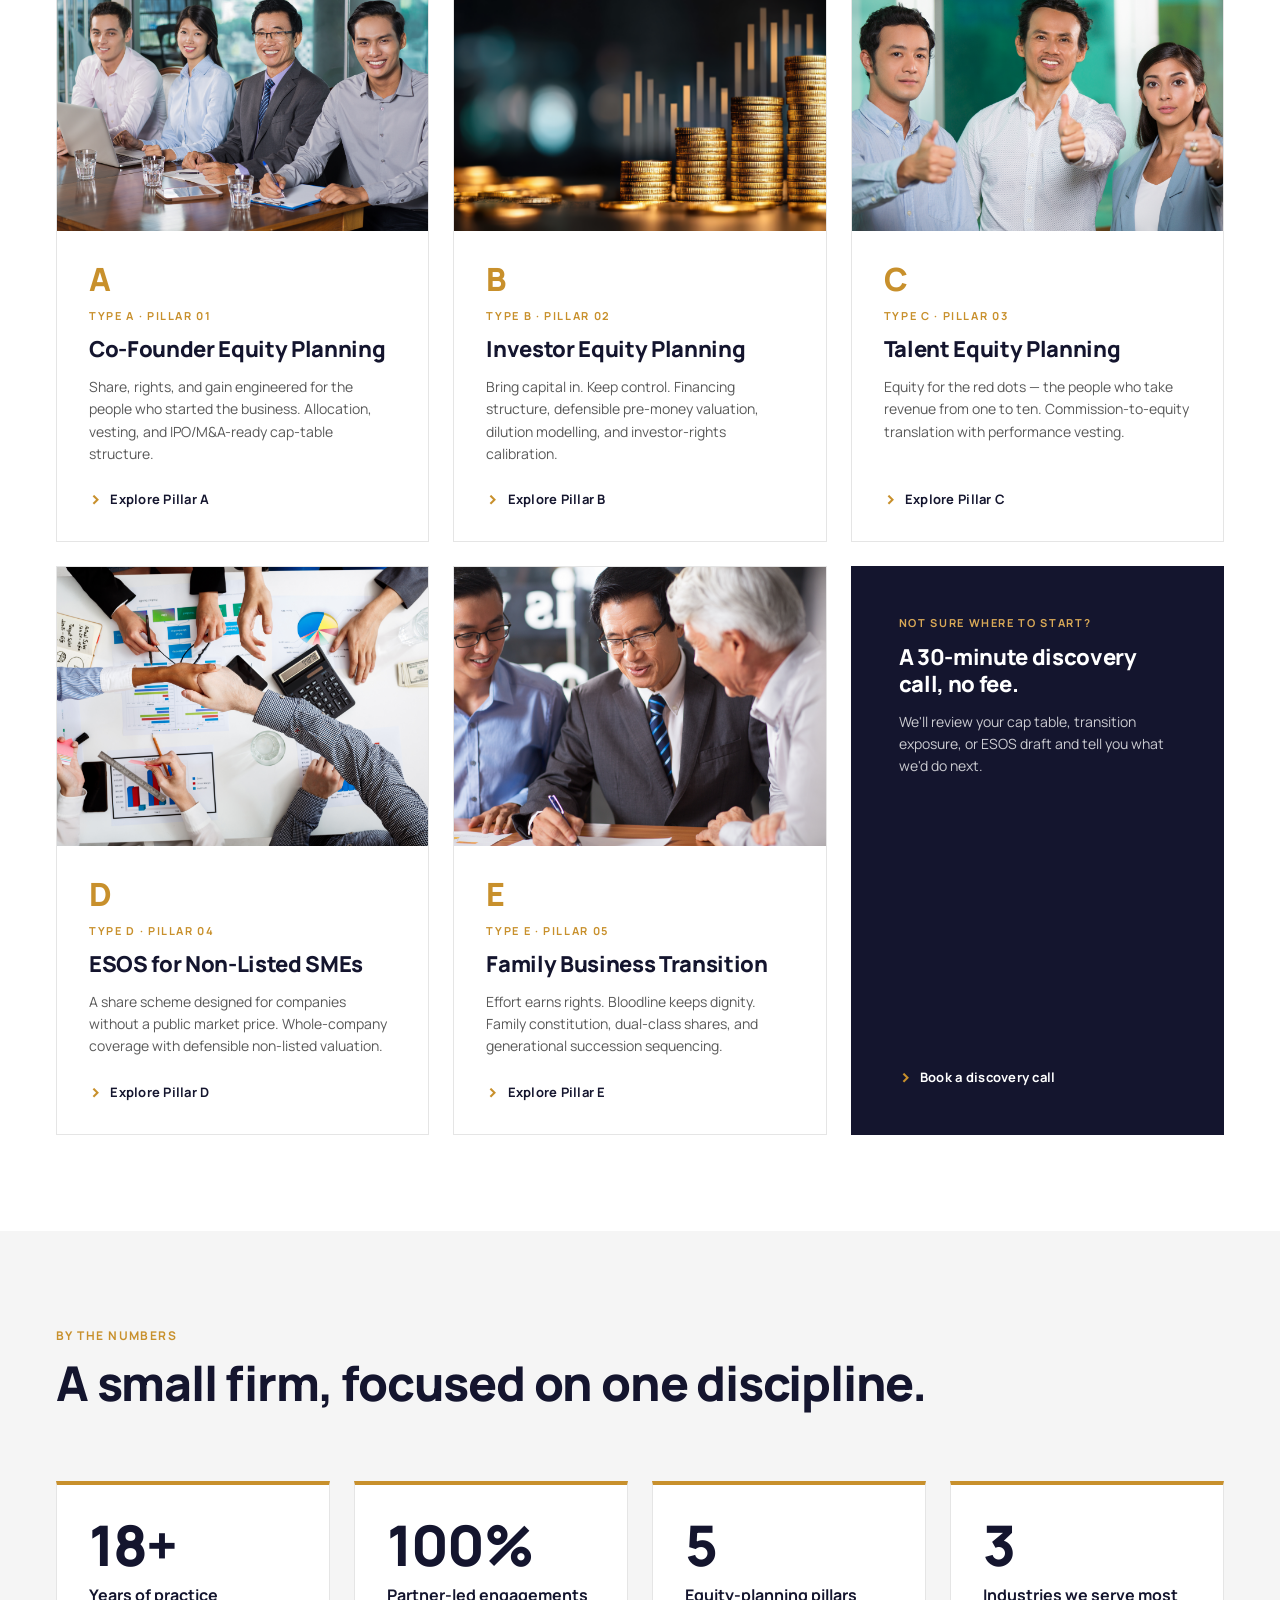
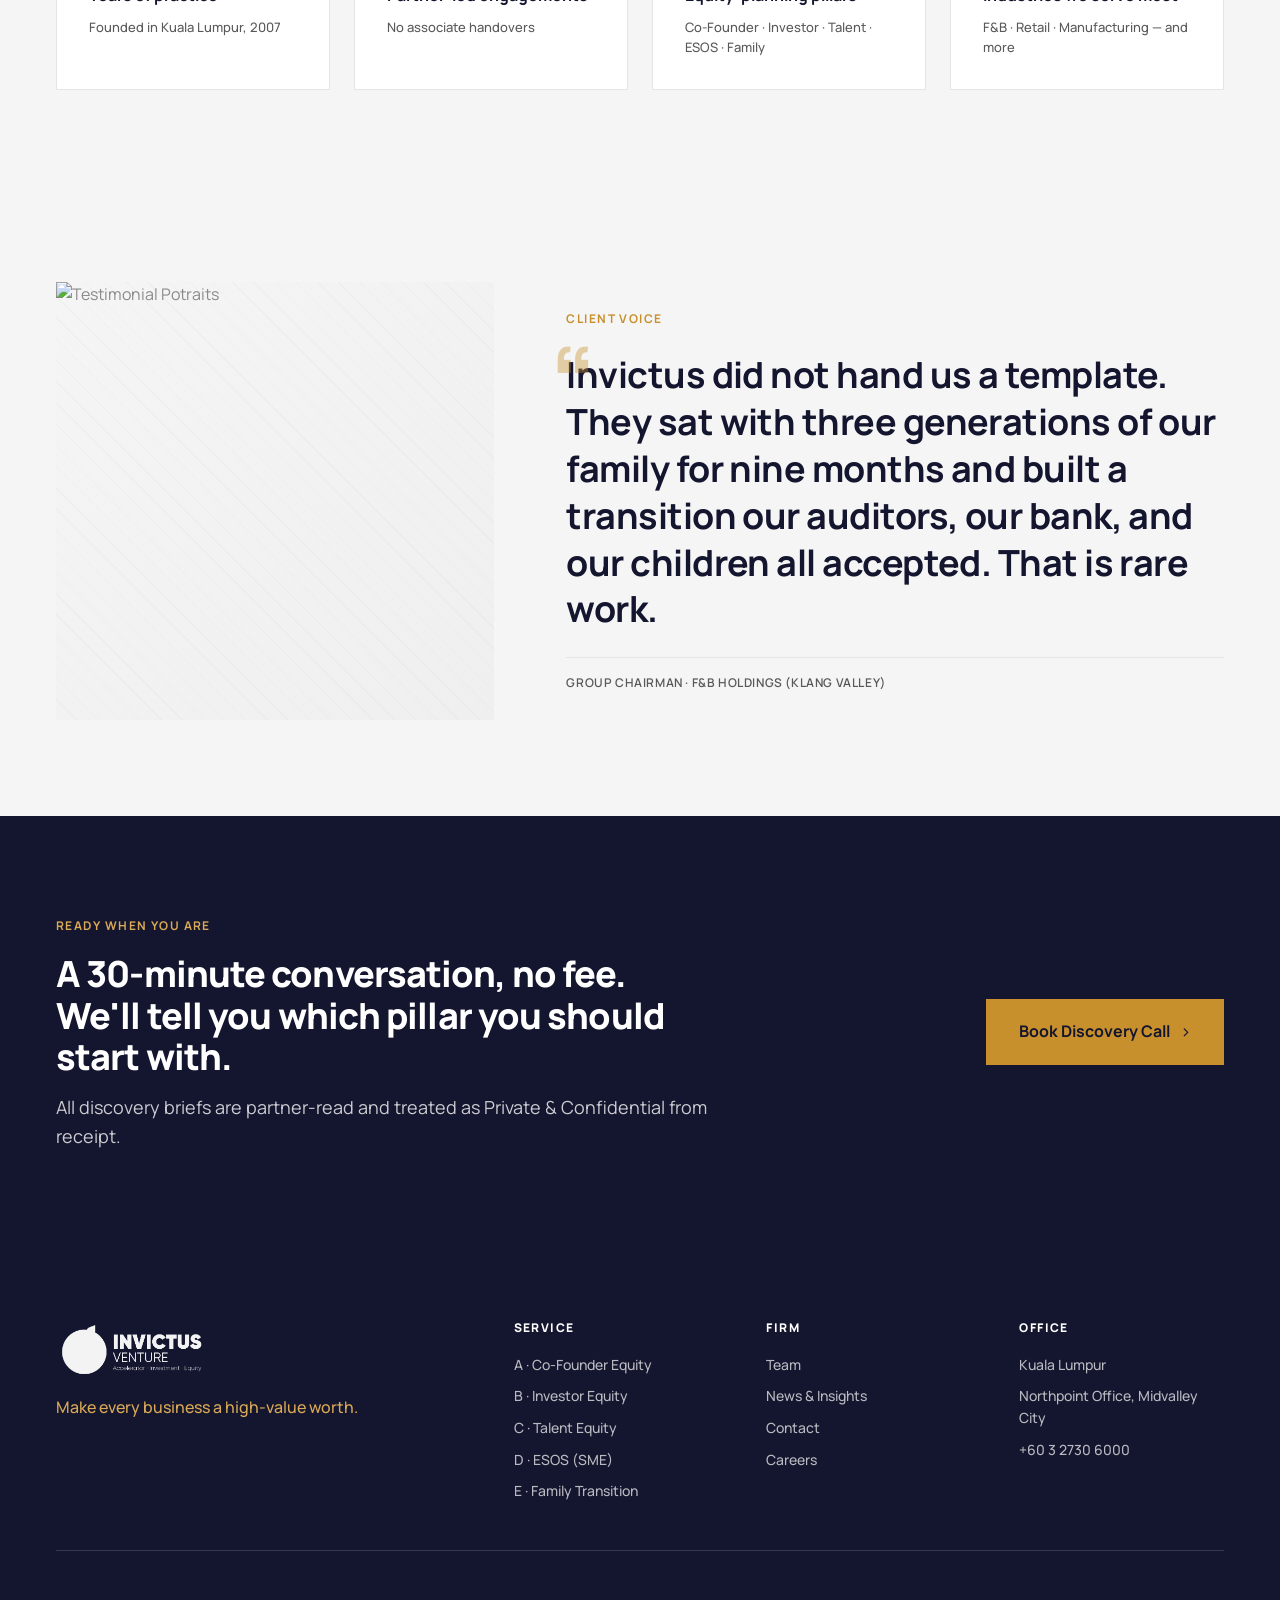
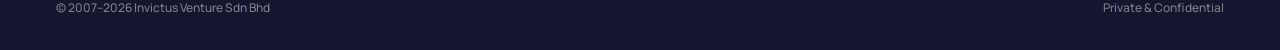
==== commit e7043039: "Update index.html" ====
--- a/index.html
+++ b/index.html
@@ -98,7 +98,7 @@
       <div class="who">
         <div class="who__image">
           <div class="img-slot">
-            <span class="img-slot__label">Team Photo<br><small style="font-weight:500;letter-spacing:0.1em;display:block;margin-top:6px;">960 × 1200 · Partners portrait</small></span>
+            <img src="assets/alvin.jpg" alt="Alvin Potraits">
           </div>
         </div>
         <div class="who__body">
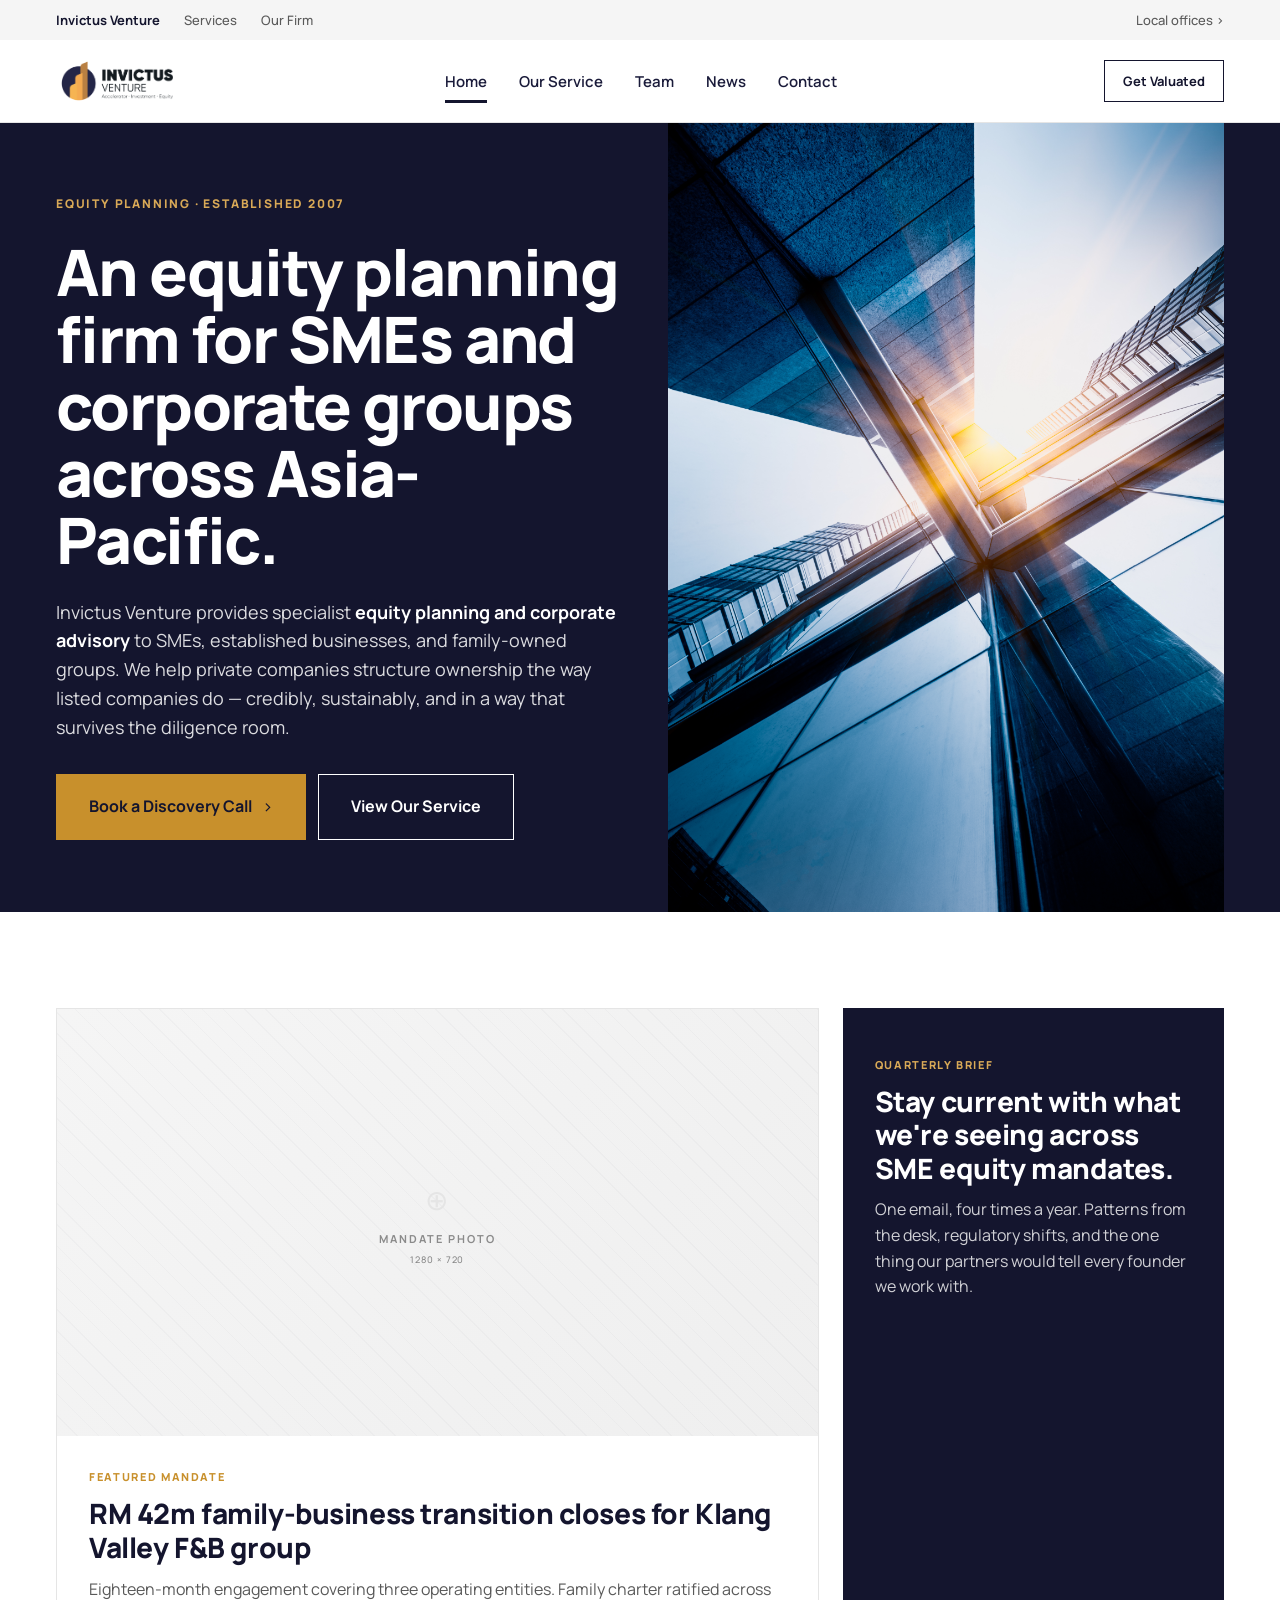
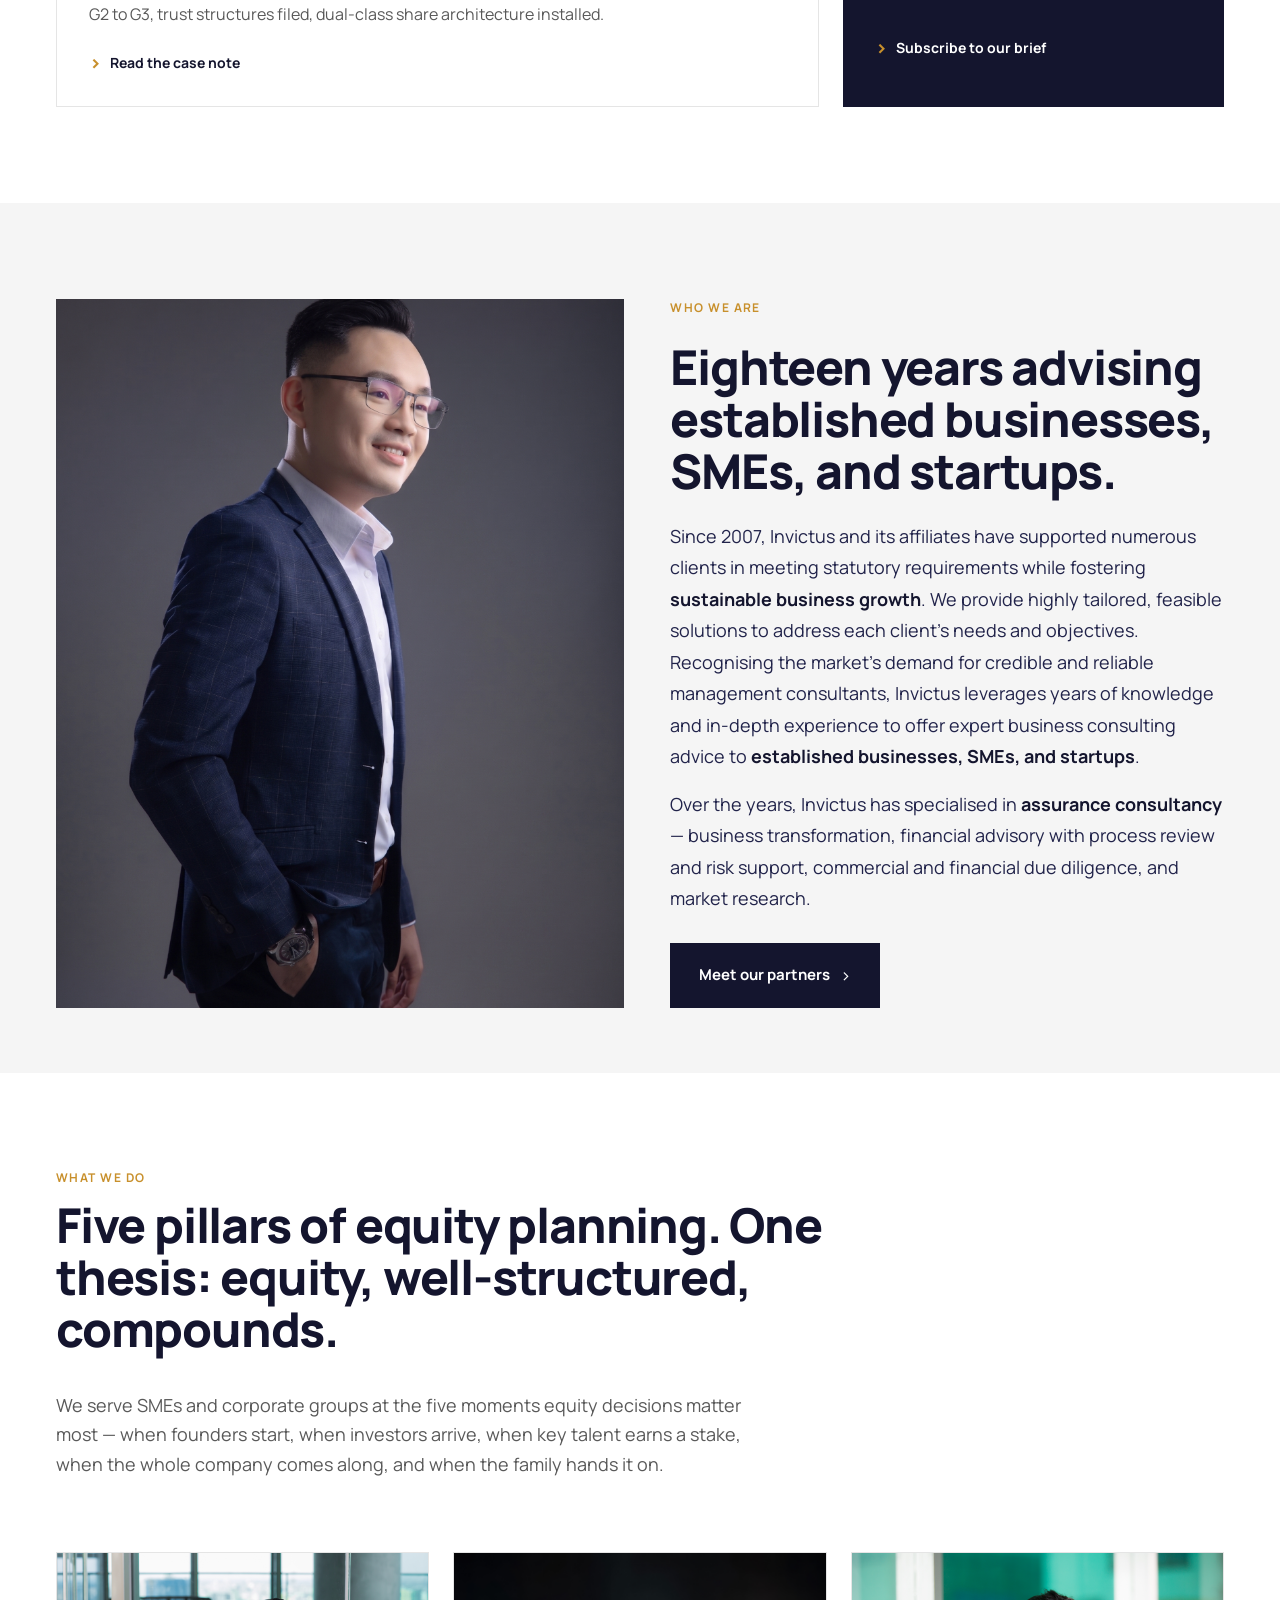
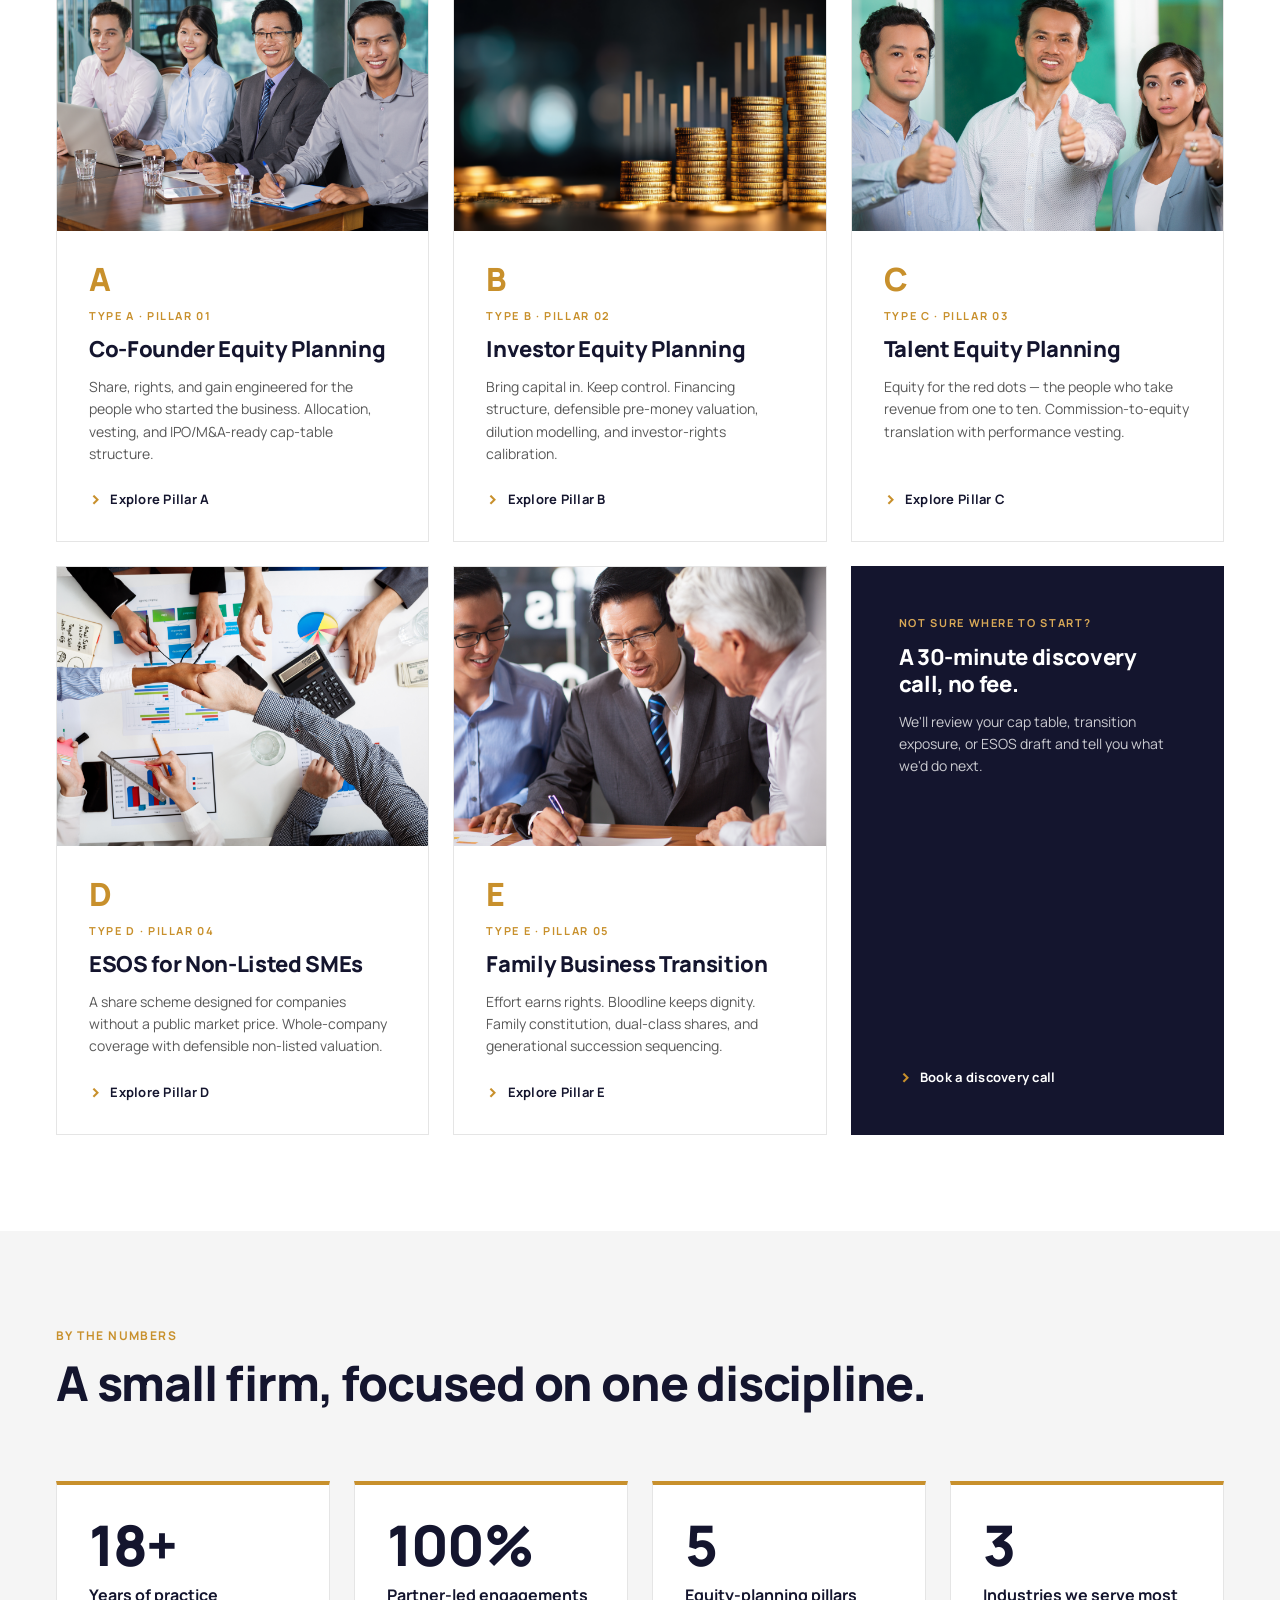
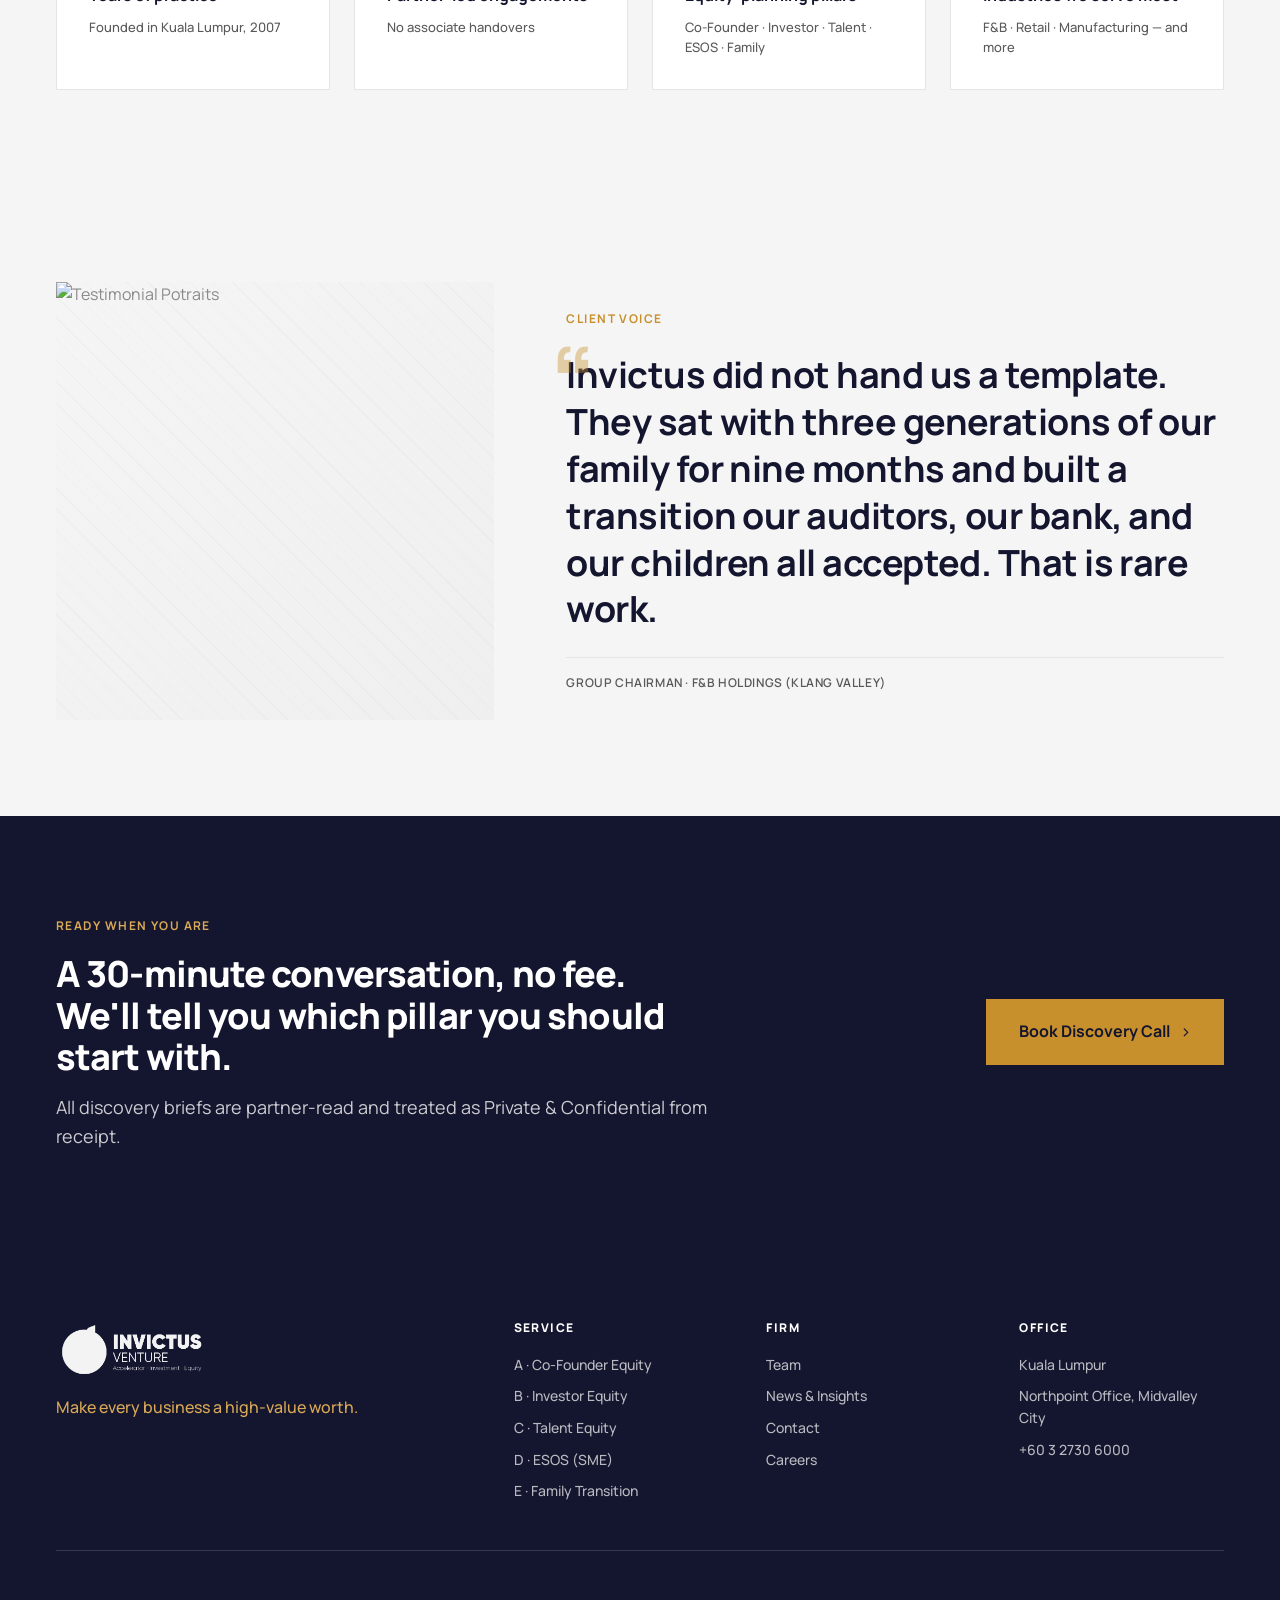
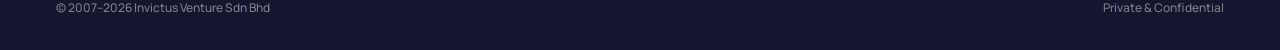
==== commit d485ccdf: "Update index.html" ====
--- a/index.html
+++ b/index.html
@@ -98,7 +98,7 @@
       <div class="who">
         <div class="who__image">
           <div class="img-slot">
-            <img src="assets/alvin.jpg" alt="Alvin Potraits">
+            <img src="assets/alvin.png" alt="Alvin Potraits">
           </div>
         </div>
         <div class="who__body">
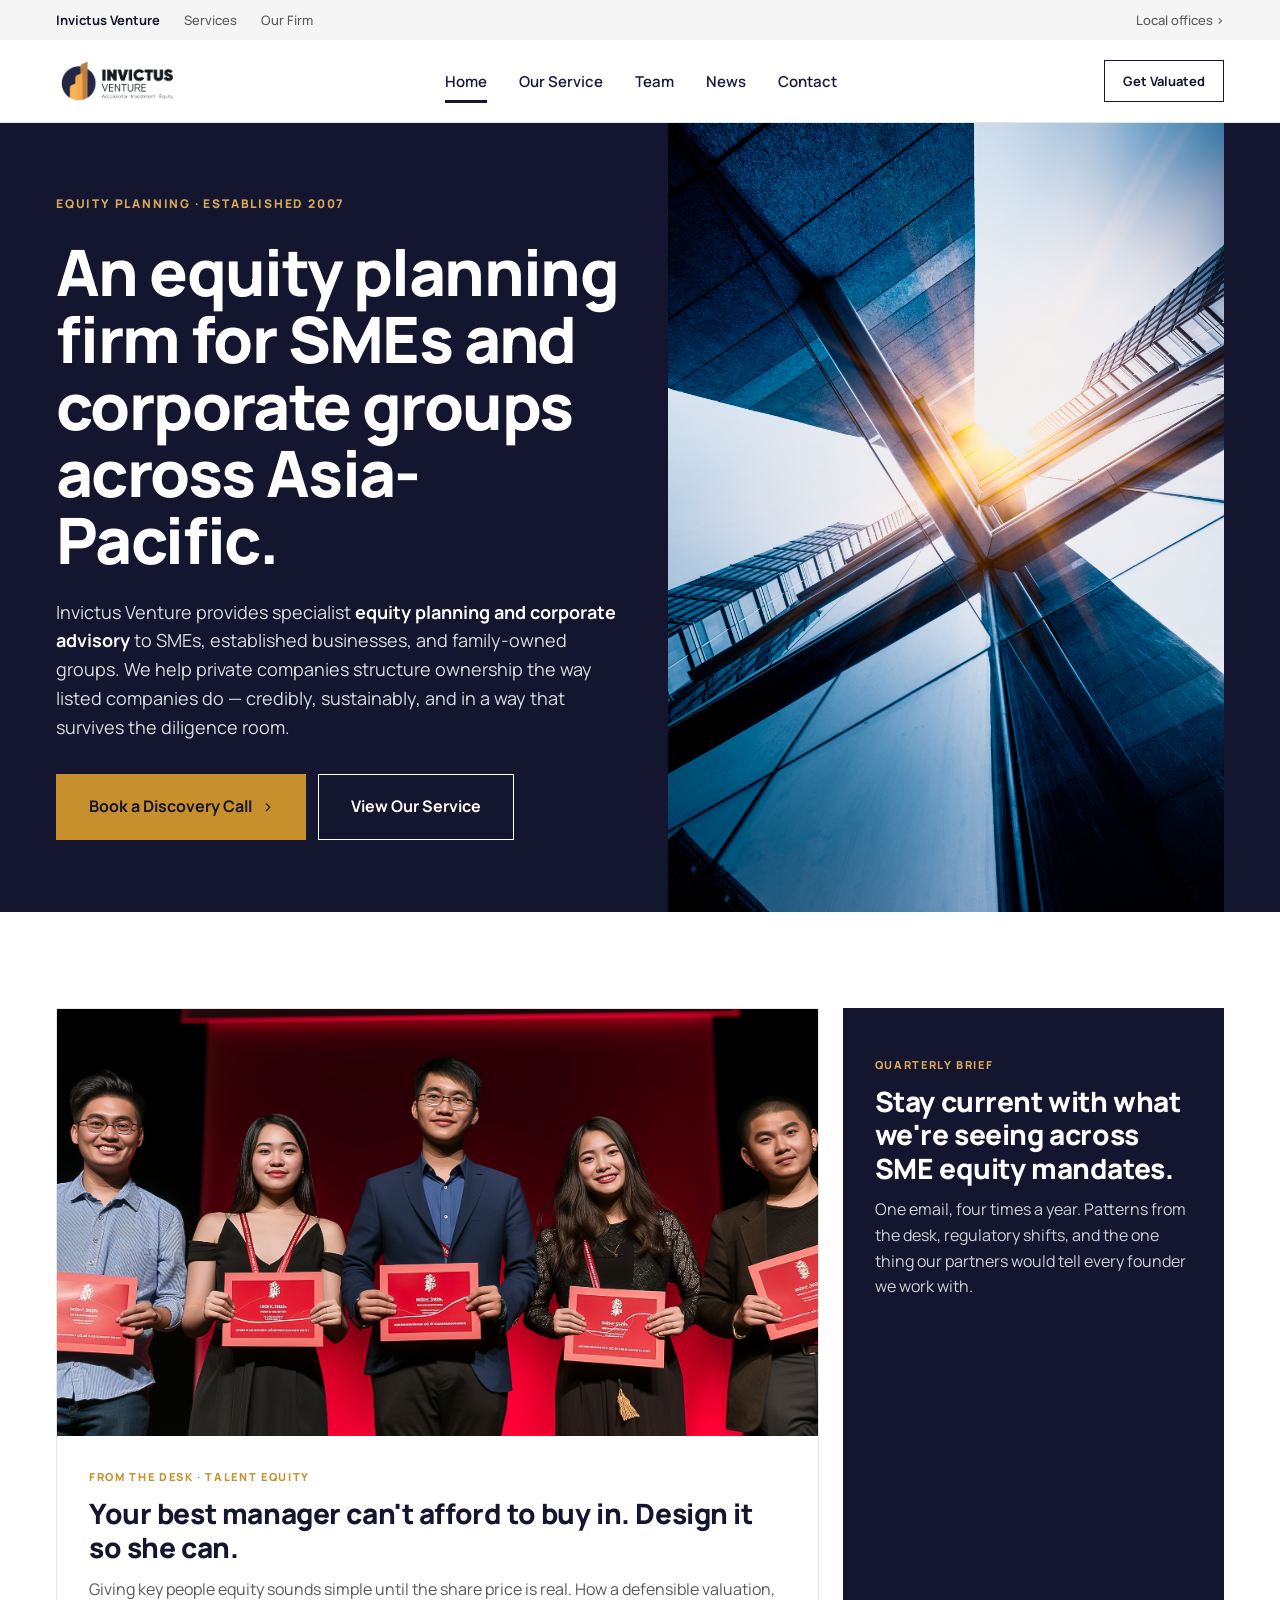
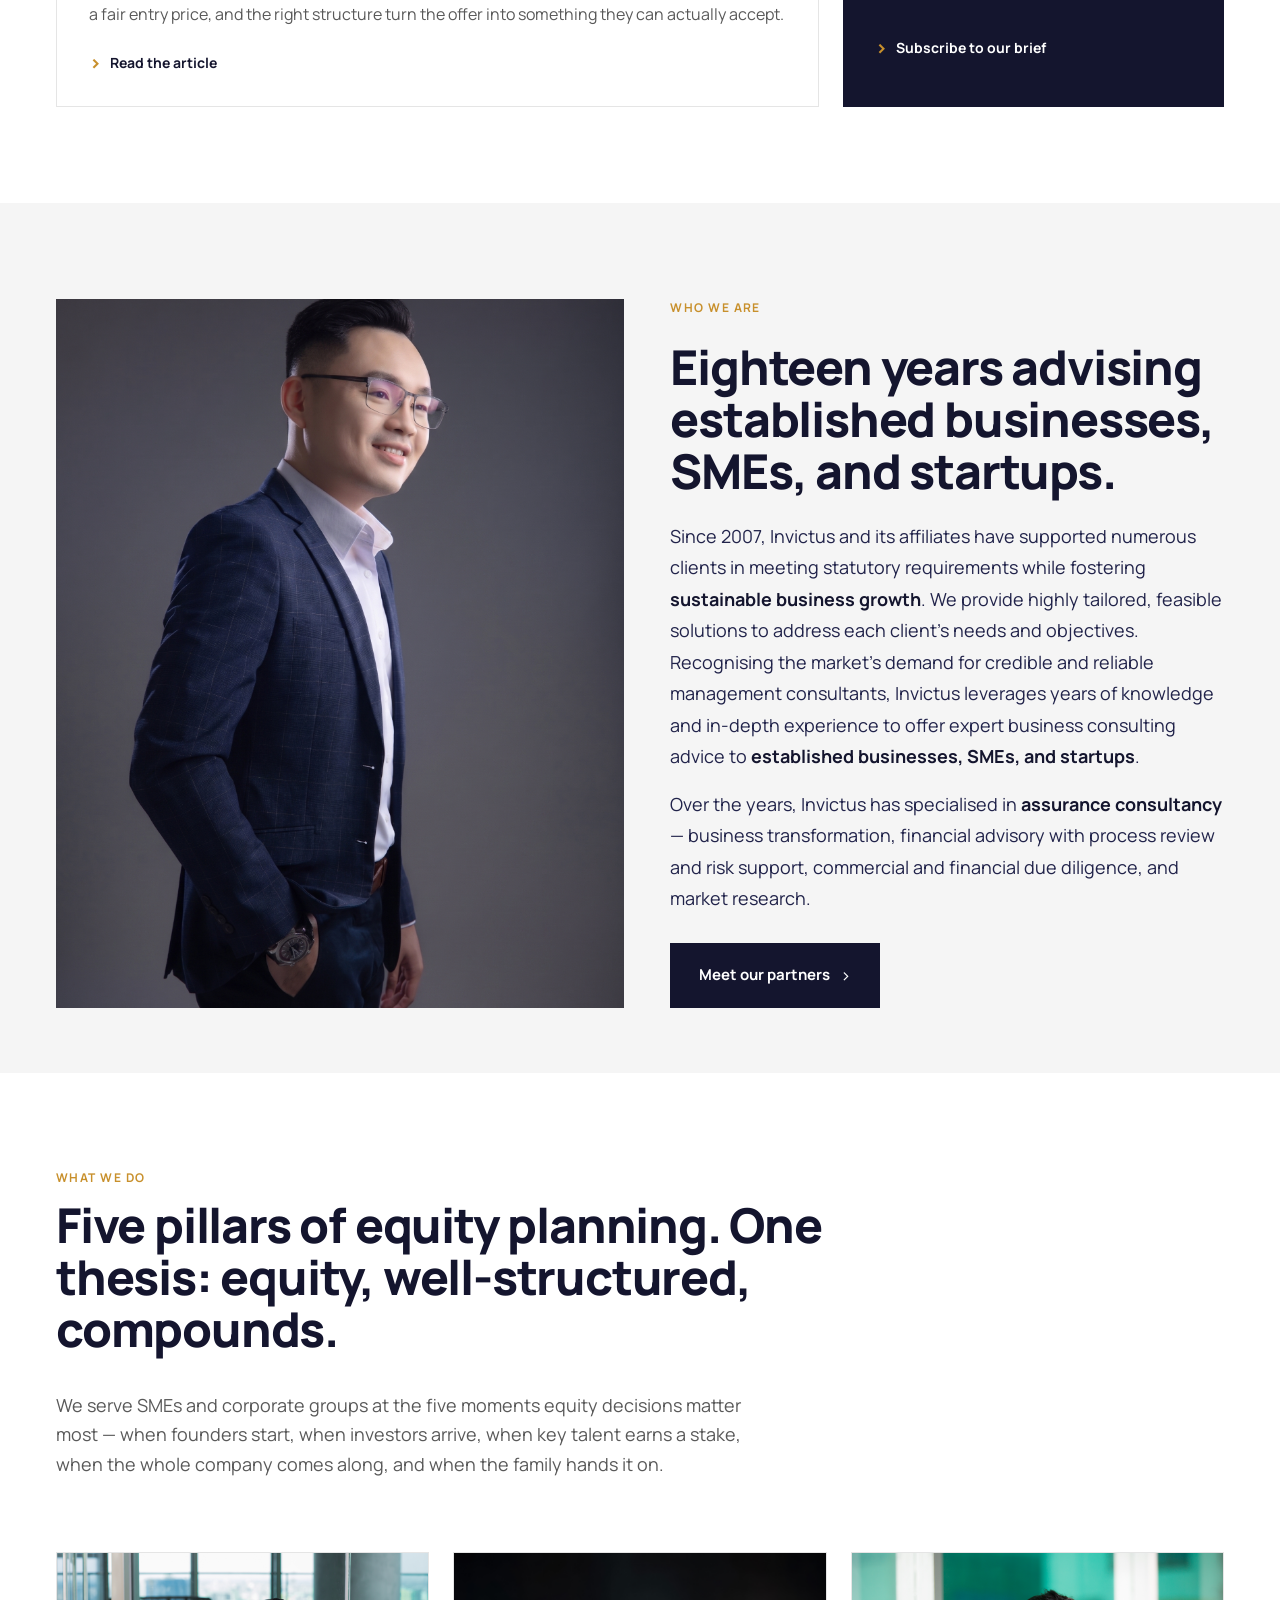
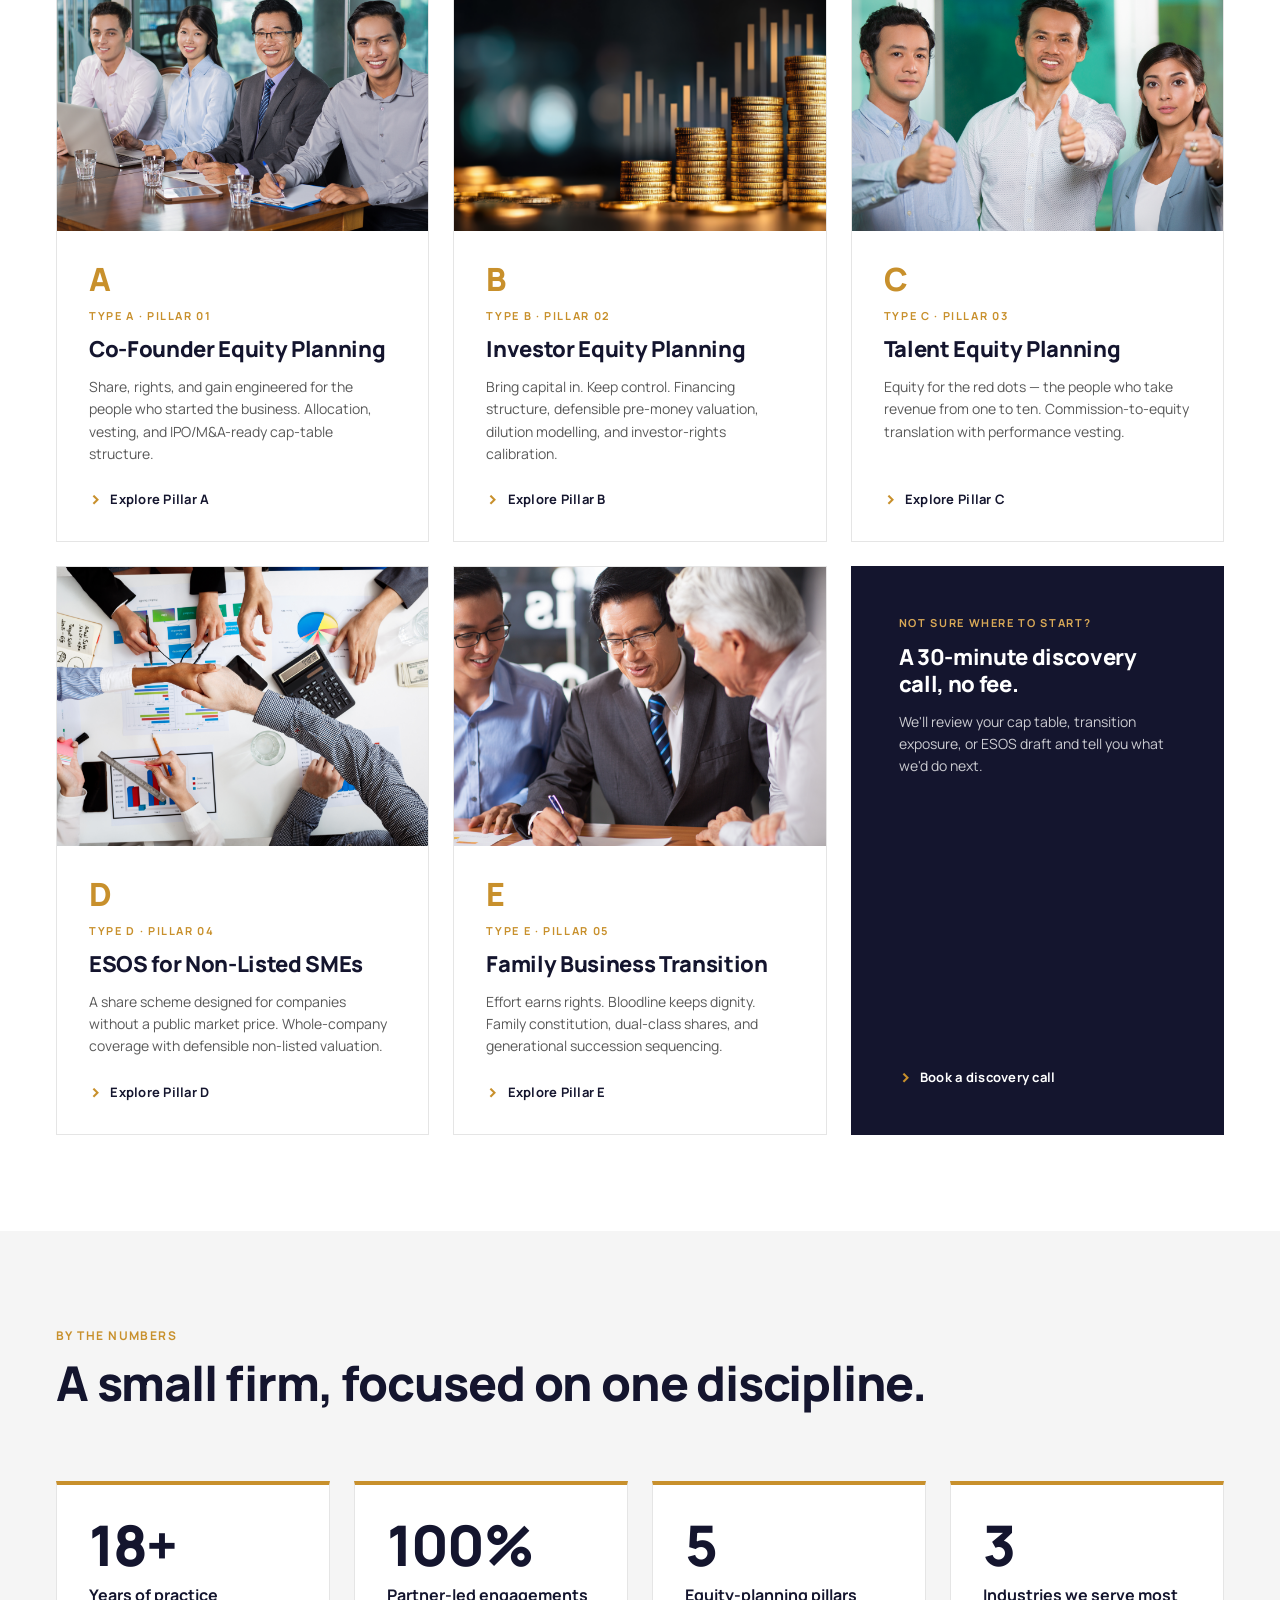
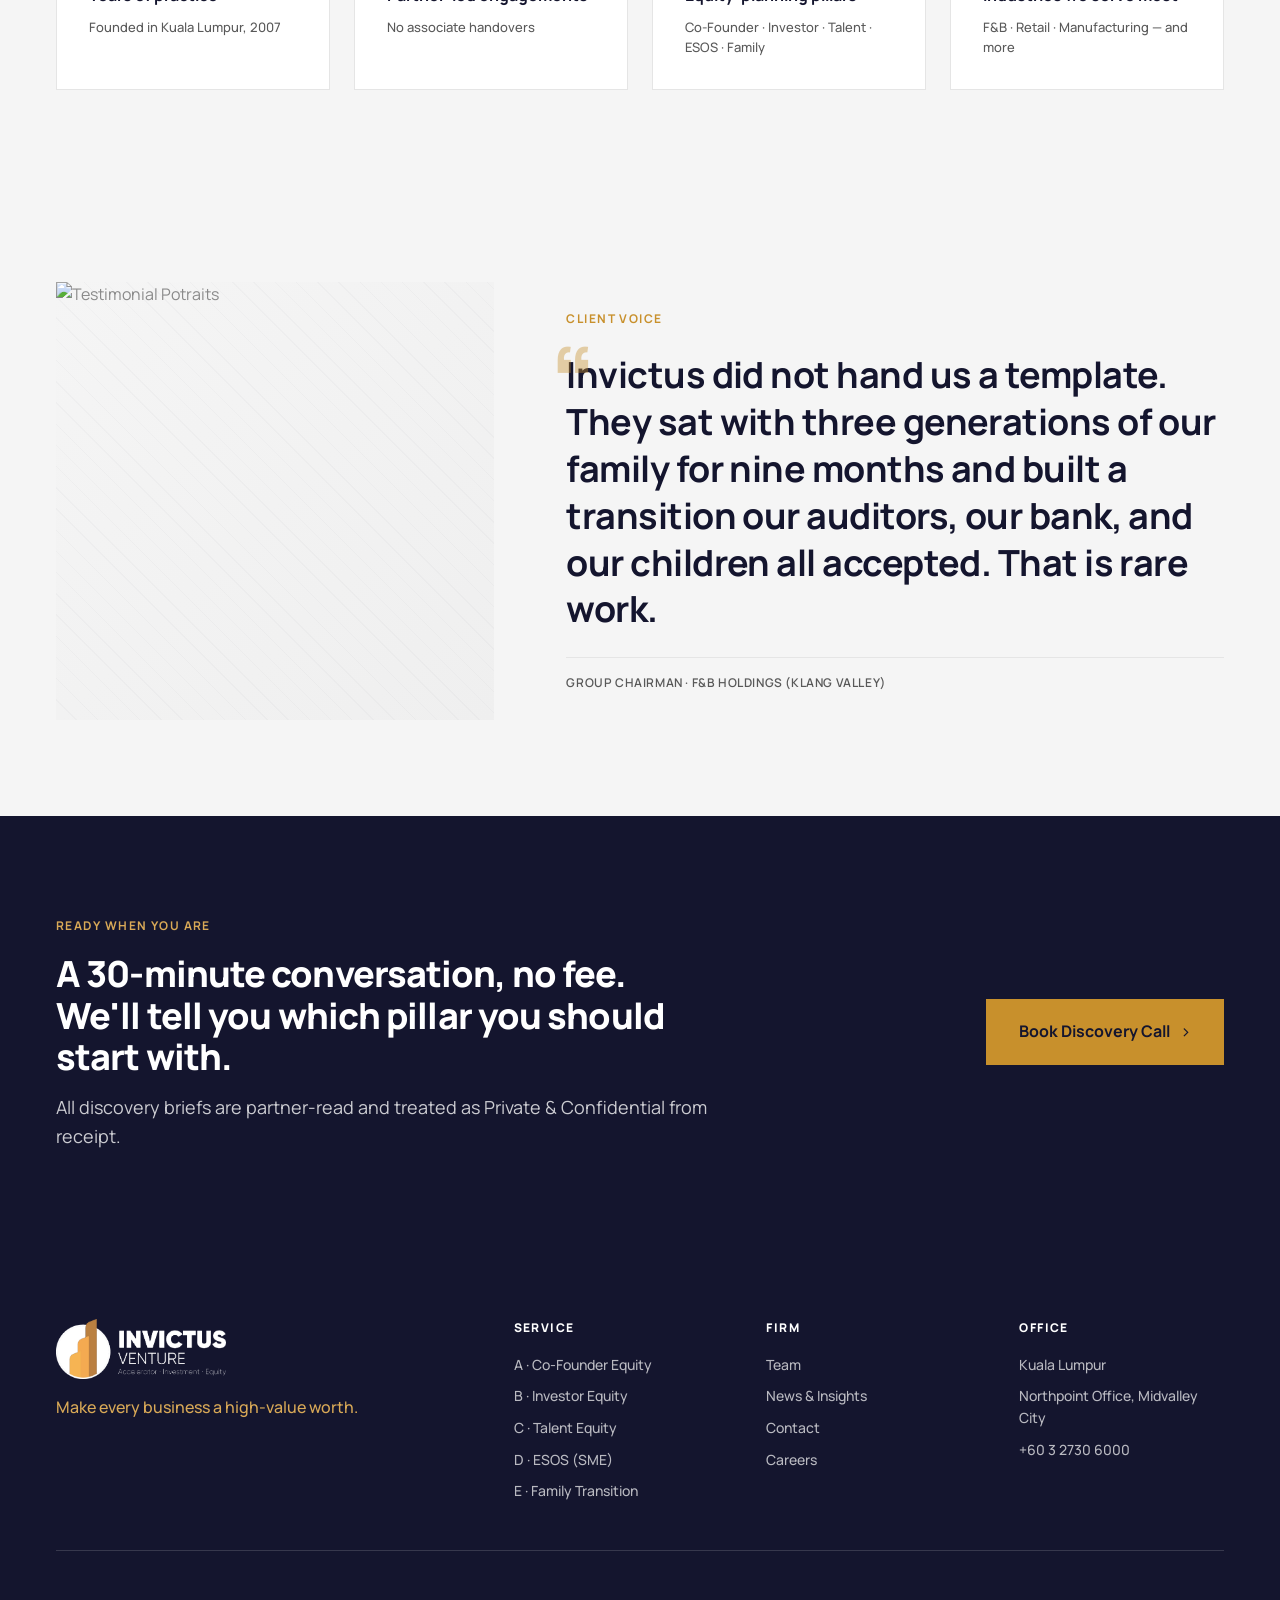
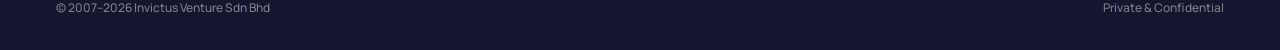
==== commit e5891866: "footer logo" ====
--- a/index.html
+++ b/index.html
@@ -69,14 +69,14 @@
         <article class="feature-card">
           <div class="feature-card__image">
             <div class="img-slot">
-              <span class="img-slot__label">Mandate Photo<br><small style="font-weight:500;letter-spacing:0.1em;display:block;margin-top:6px;">1280 × 720</small></span>
+              <img src="assets/talent-equity.jpg" alt="Talent equity planning">
             </div>
           </div>
           <div class="feature-card__body">
-            <div class="feature-card__eyebrow">FEATURED MANDATE</div>
-            <h3 class="feature-card__title">RM 42m family-business transition closes for Klang Valley F&amp;B group</h3>
-            <p>Eighteen-month engagement covering three operating entities. Family charter ratified across G2 to G3, trust structures filed, dual-class share architecture installed.</p>
-            <a href="news.html" class="feature-card__link">Read the case note</a>
+            <div class="feature-card__eyebrow">FROM THE DESK &middot; TALENT EQUITY</div>
+            <h3 class="feature-card__title">Your best manager can't afford to buy in. Design it so she can.</h3>
+            <p>Giving key people equity sounds simple until the share price is real. How a defensible valuation, a fair entry price, and the right structure turn the offer into something they can actually accept.</p>
+            <a href="articles/article-talent-equity-affordable.html" class="feature-card__link">Read the article</a>
           </div>
         </article>
 
@@ -312,7 +312,7 @@
       <div class="footer__inner">
         <div>
           <div class="footer__brand">
-            <img src="assets/invictus-logo.png" alt="Invictus Venture">
+            <img src="assets/invictus-logo-white.png" alt="Invictus Venture">
           </div>
           <p class="footer__tag">Make every business a high-value worth.</p>
         </div>
--- a/css/site.css
+++ b/css/site.css
@@ -608,8 +608,7 @@
   display: block;
   /* The logo has dark navy text & circle; on dark footer we invert just the navy to white
      while preserving the gold building shapes */
-  filter: brightness(0) invert(1);
-  opacity: 0.95;
+  opacity: 1;
 }
 .footer__tag {
   font-family: var(--font-base);
